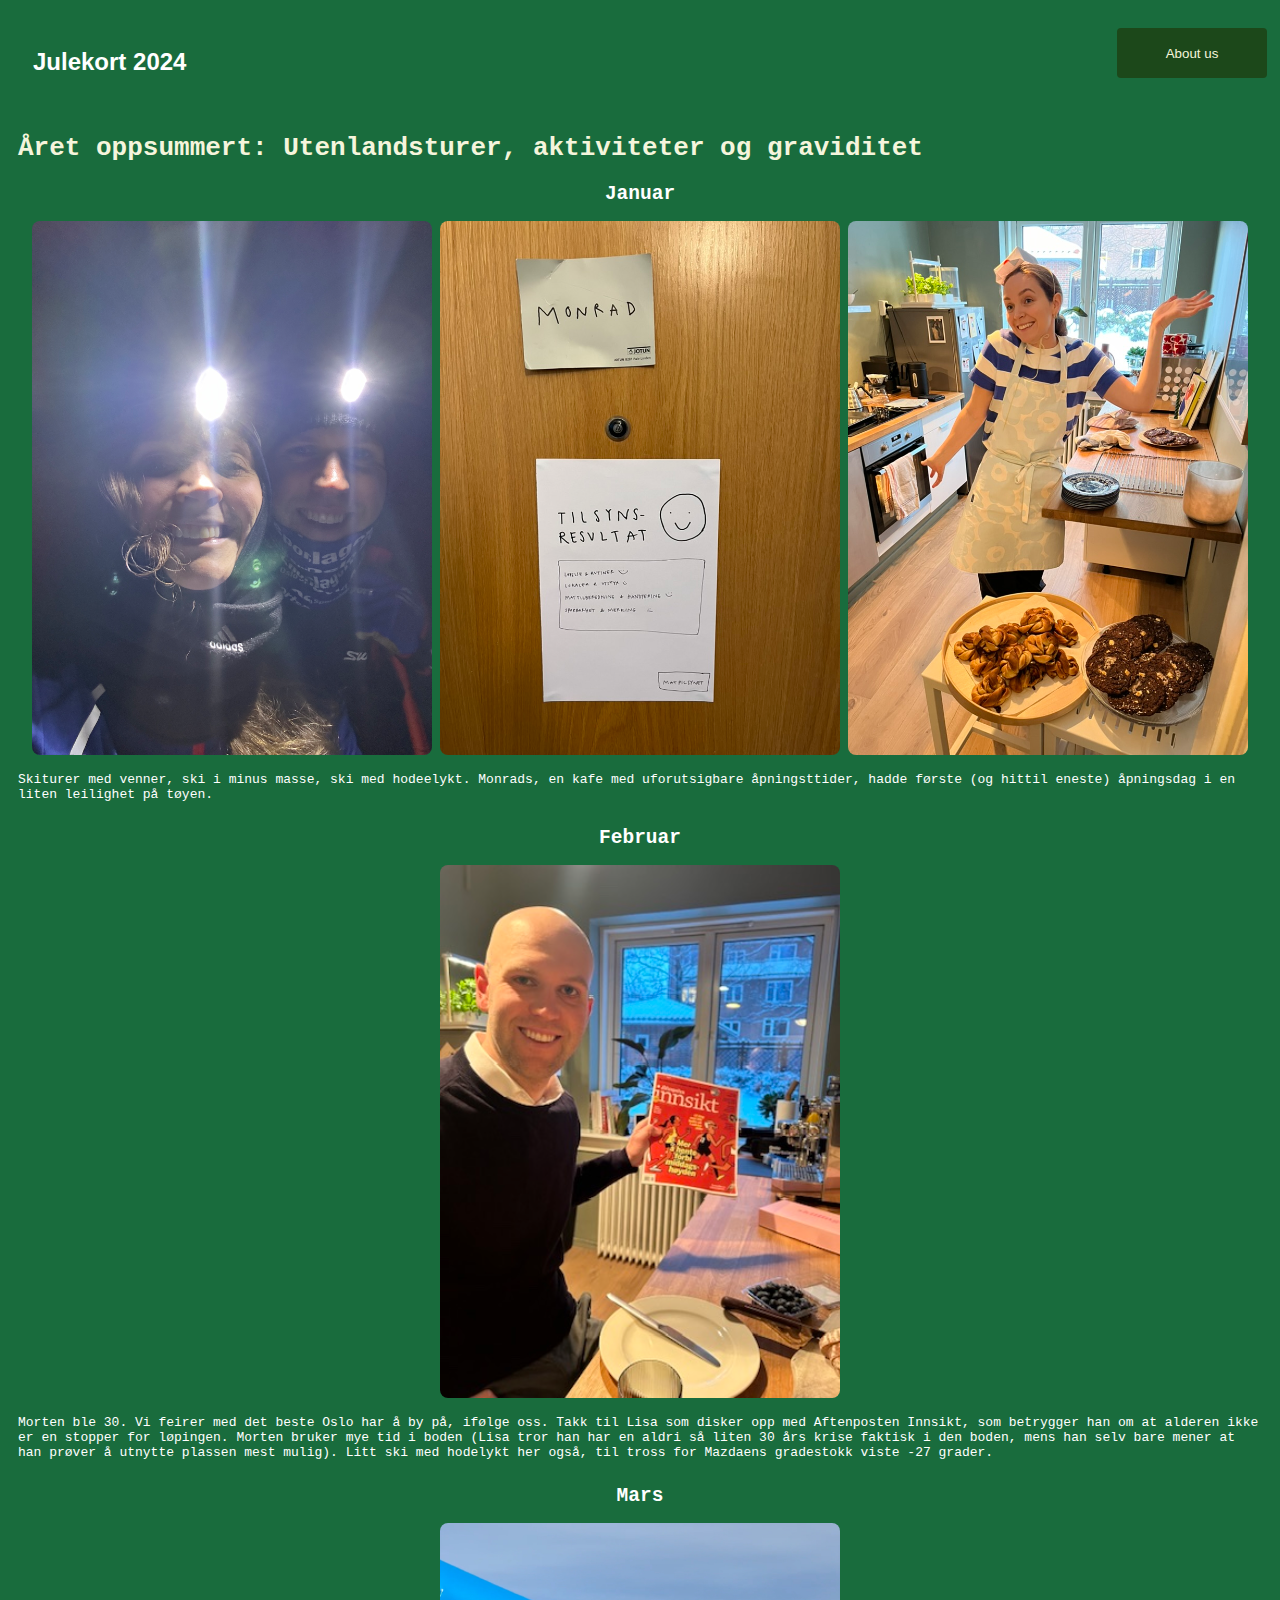
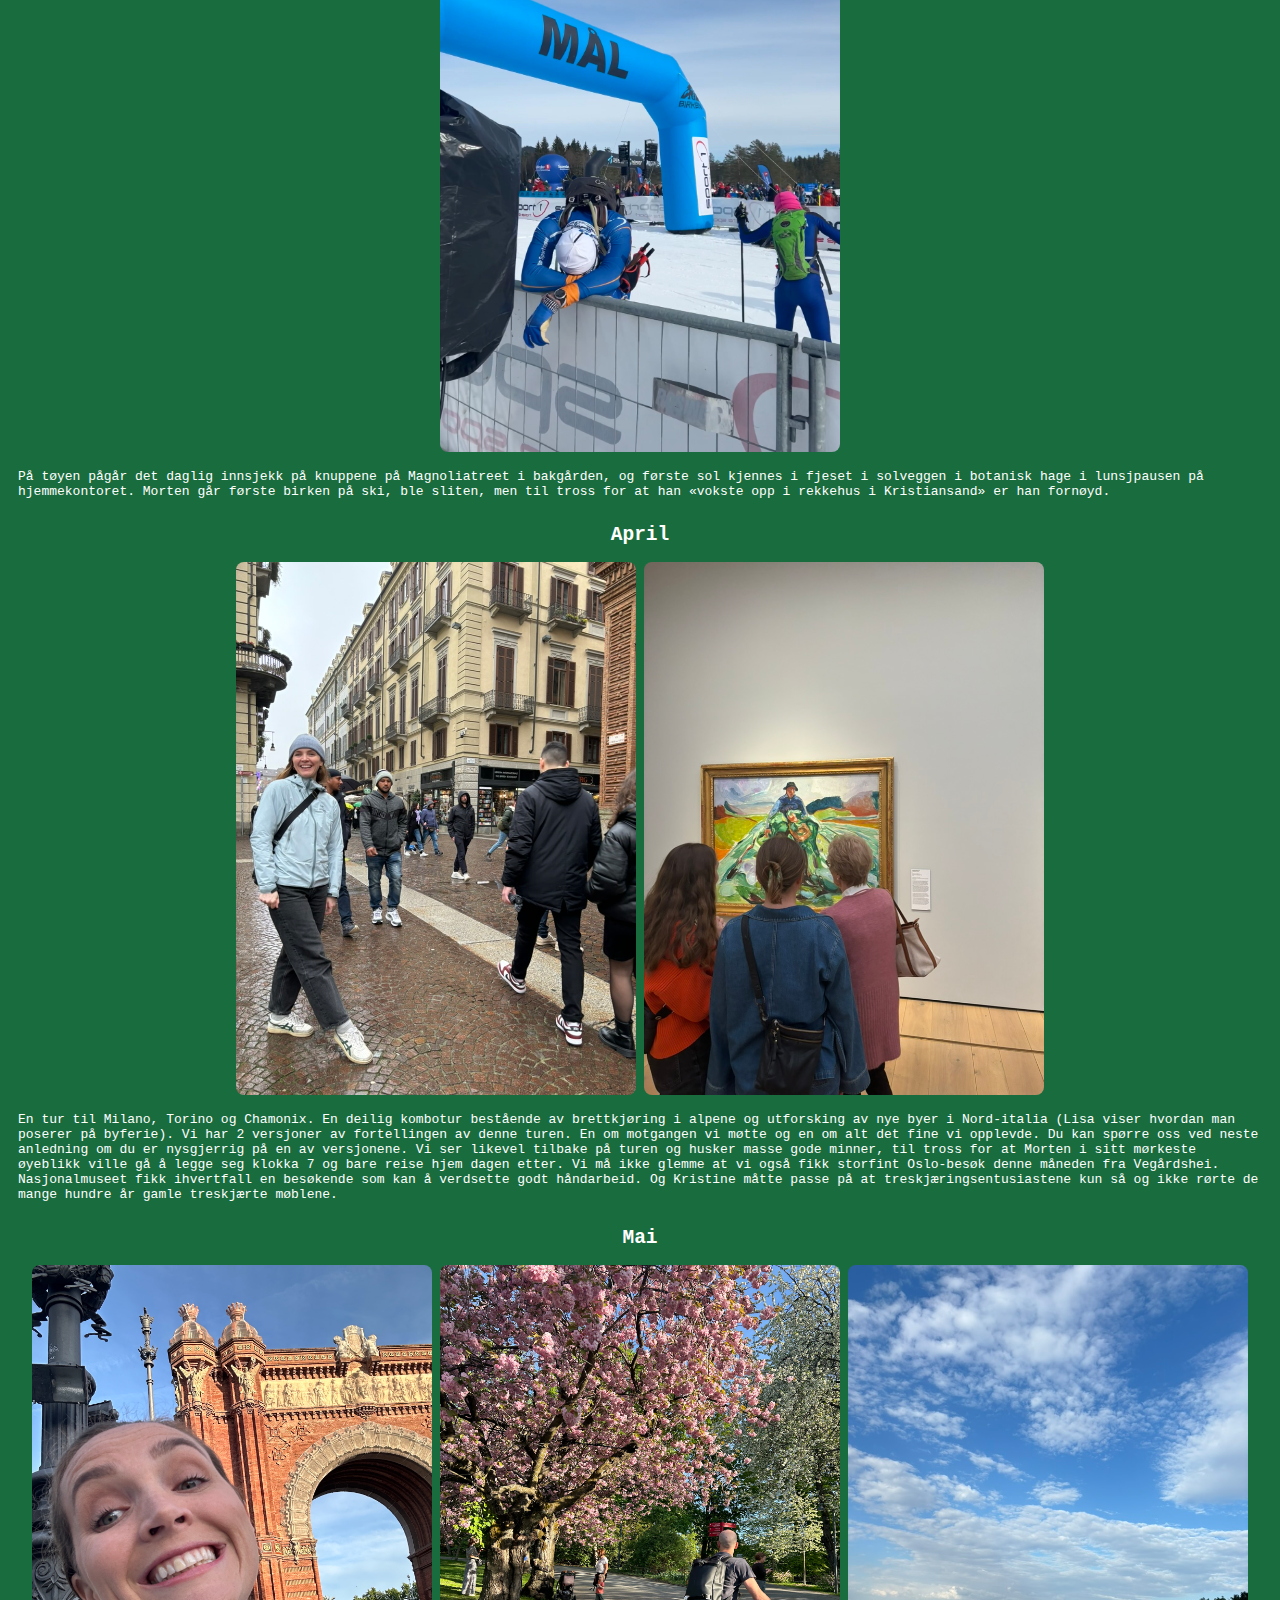
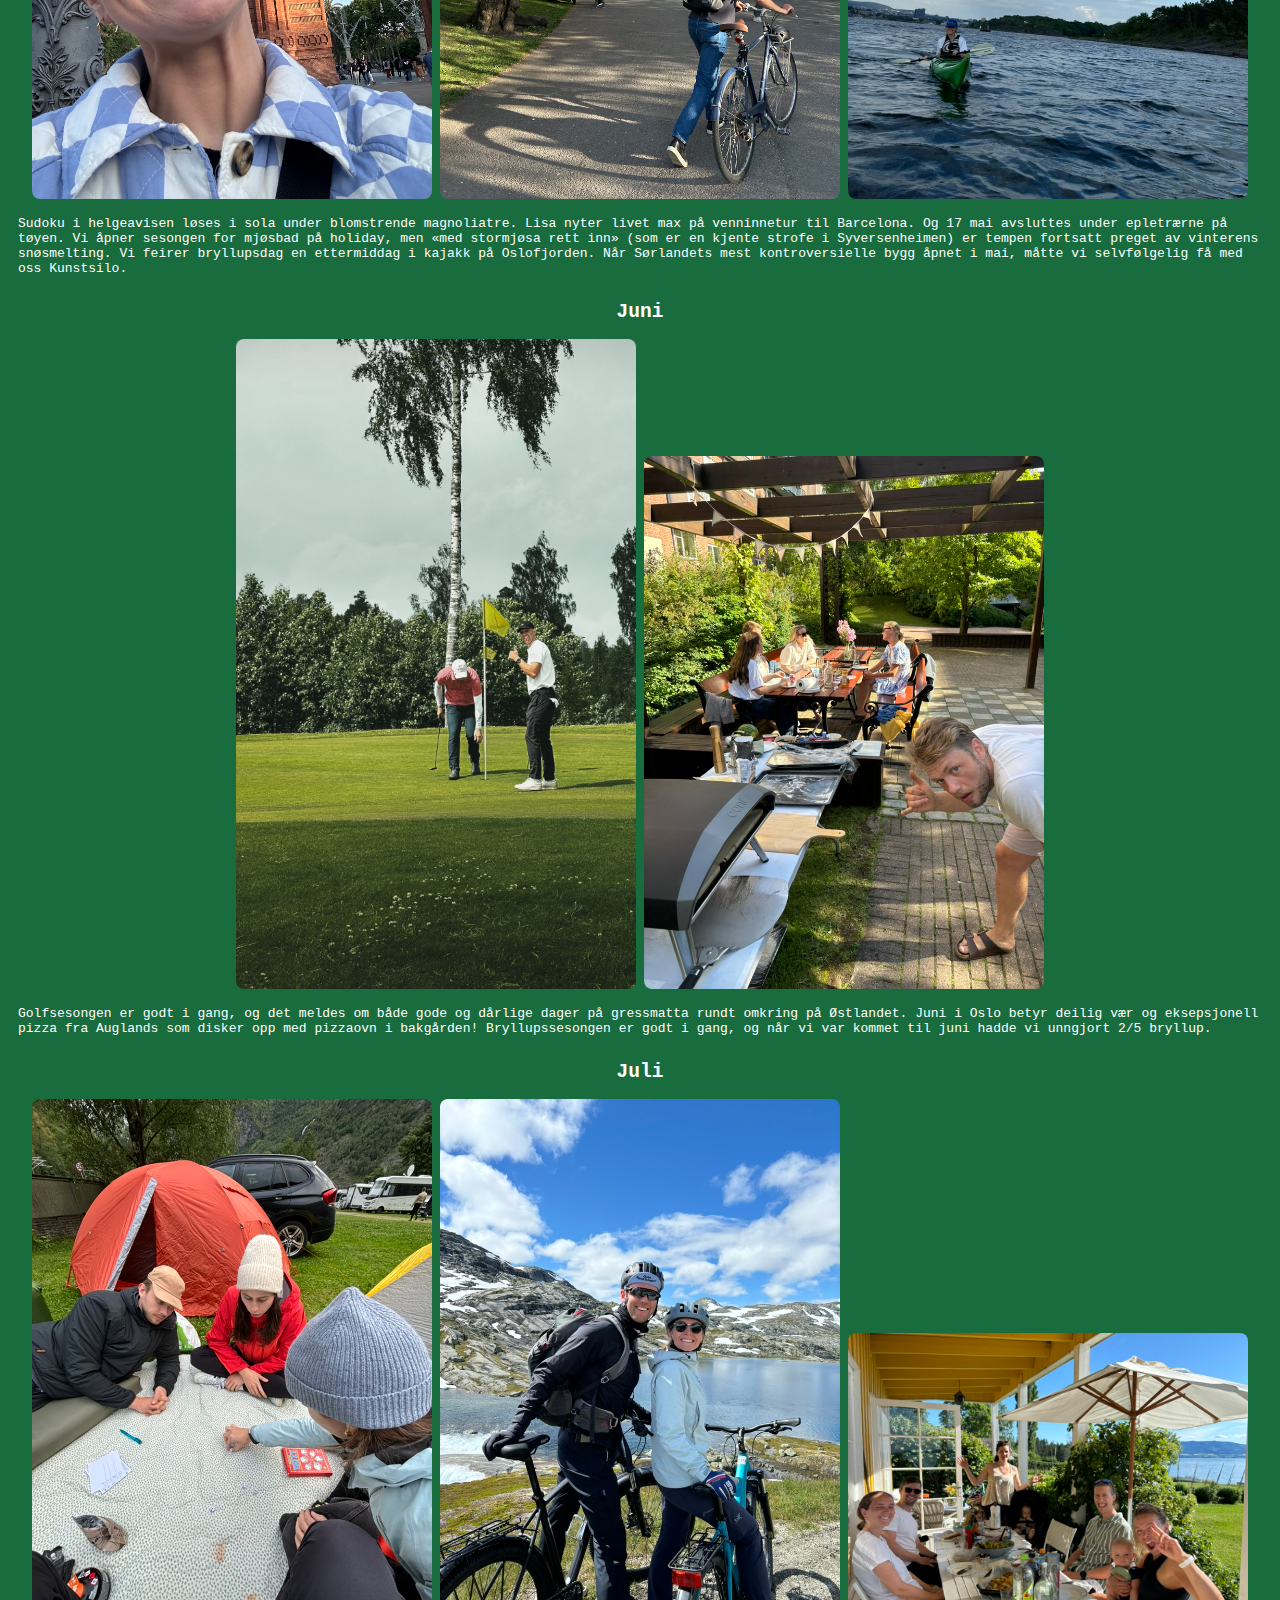
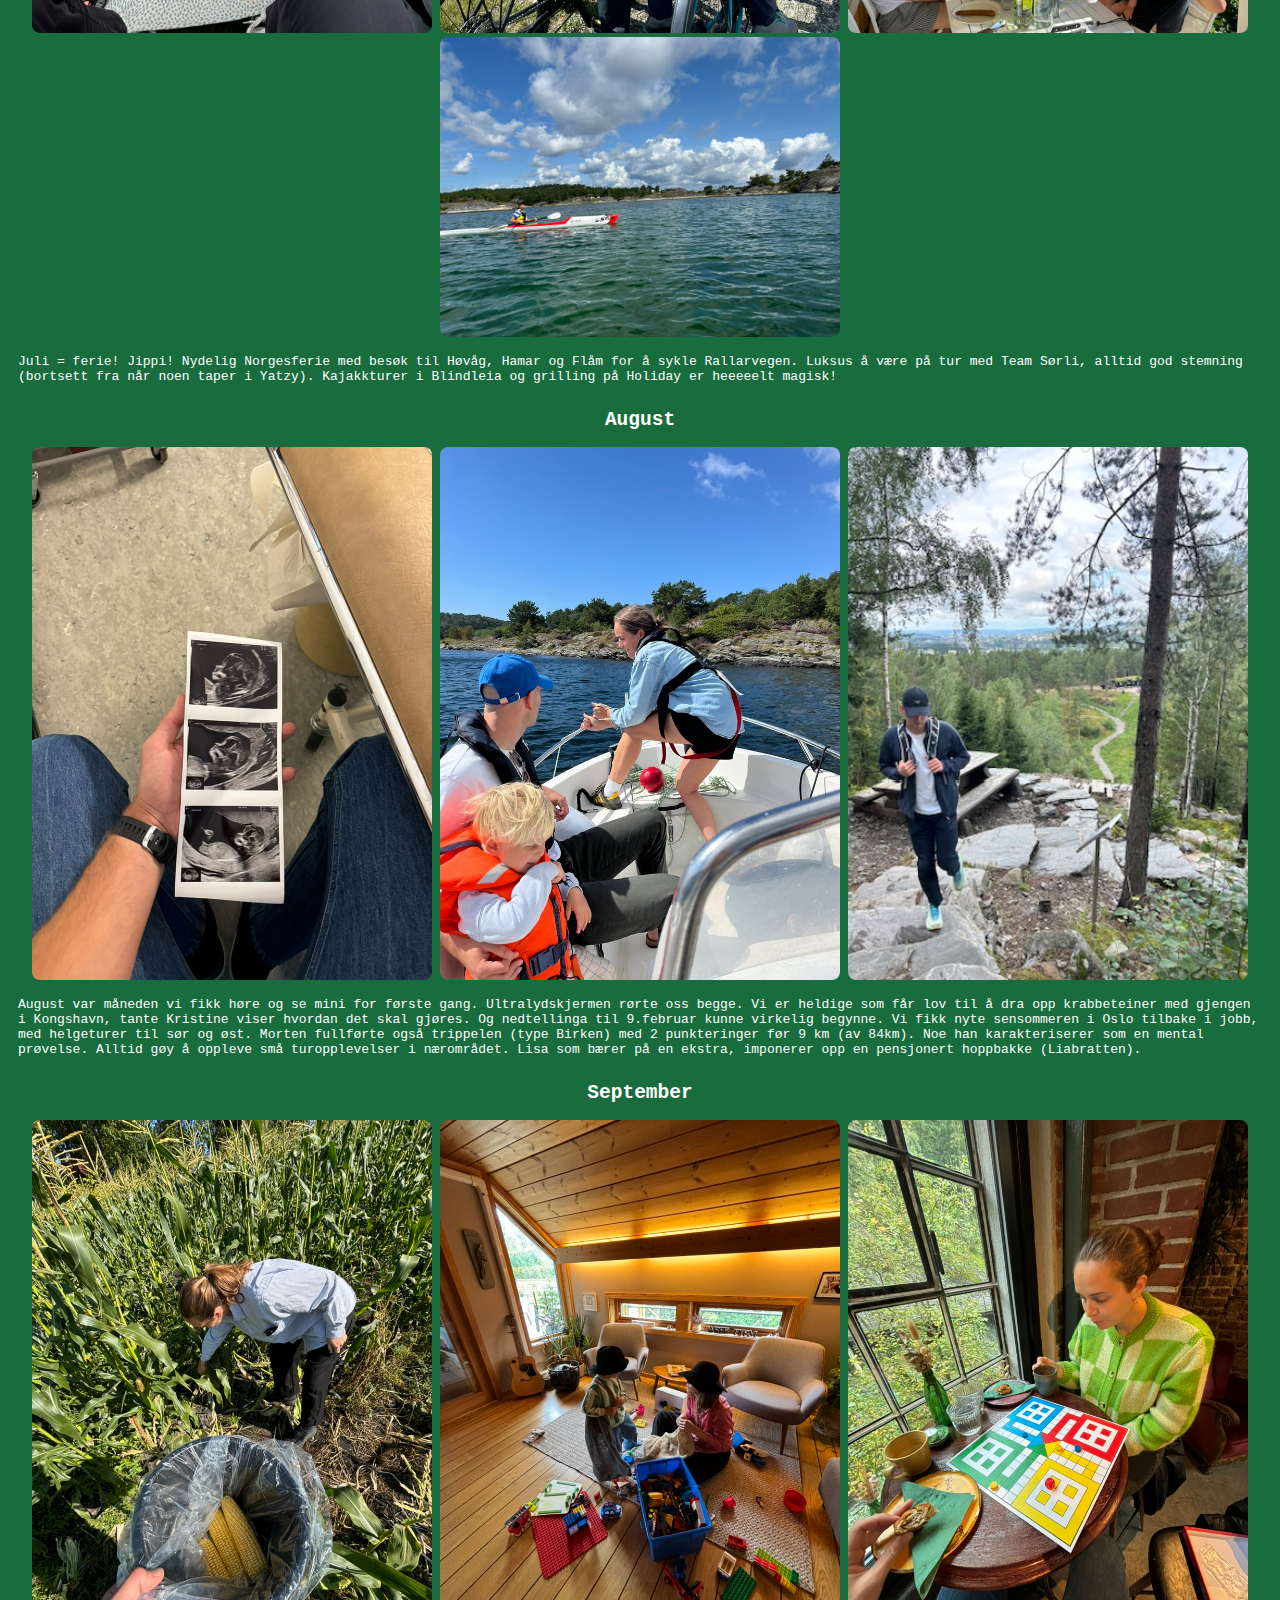
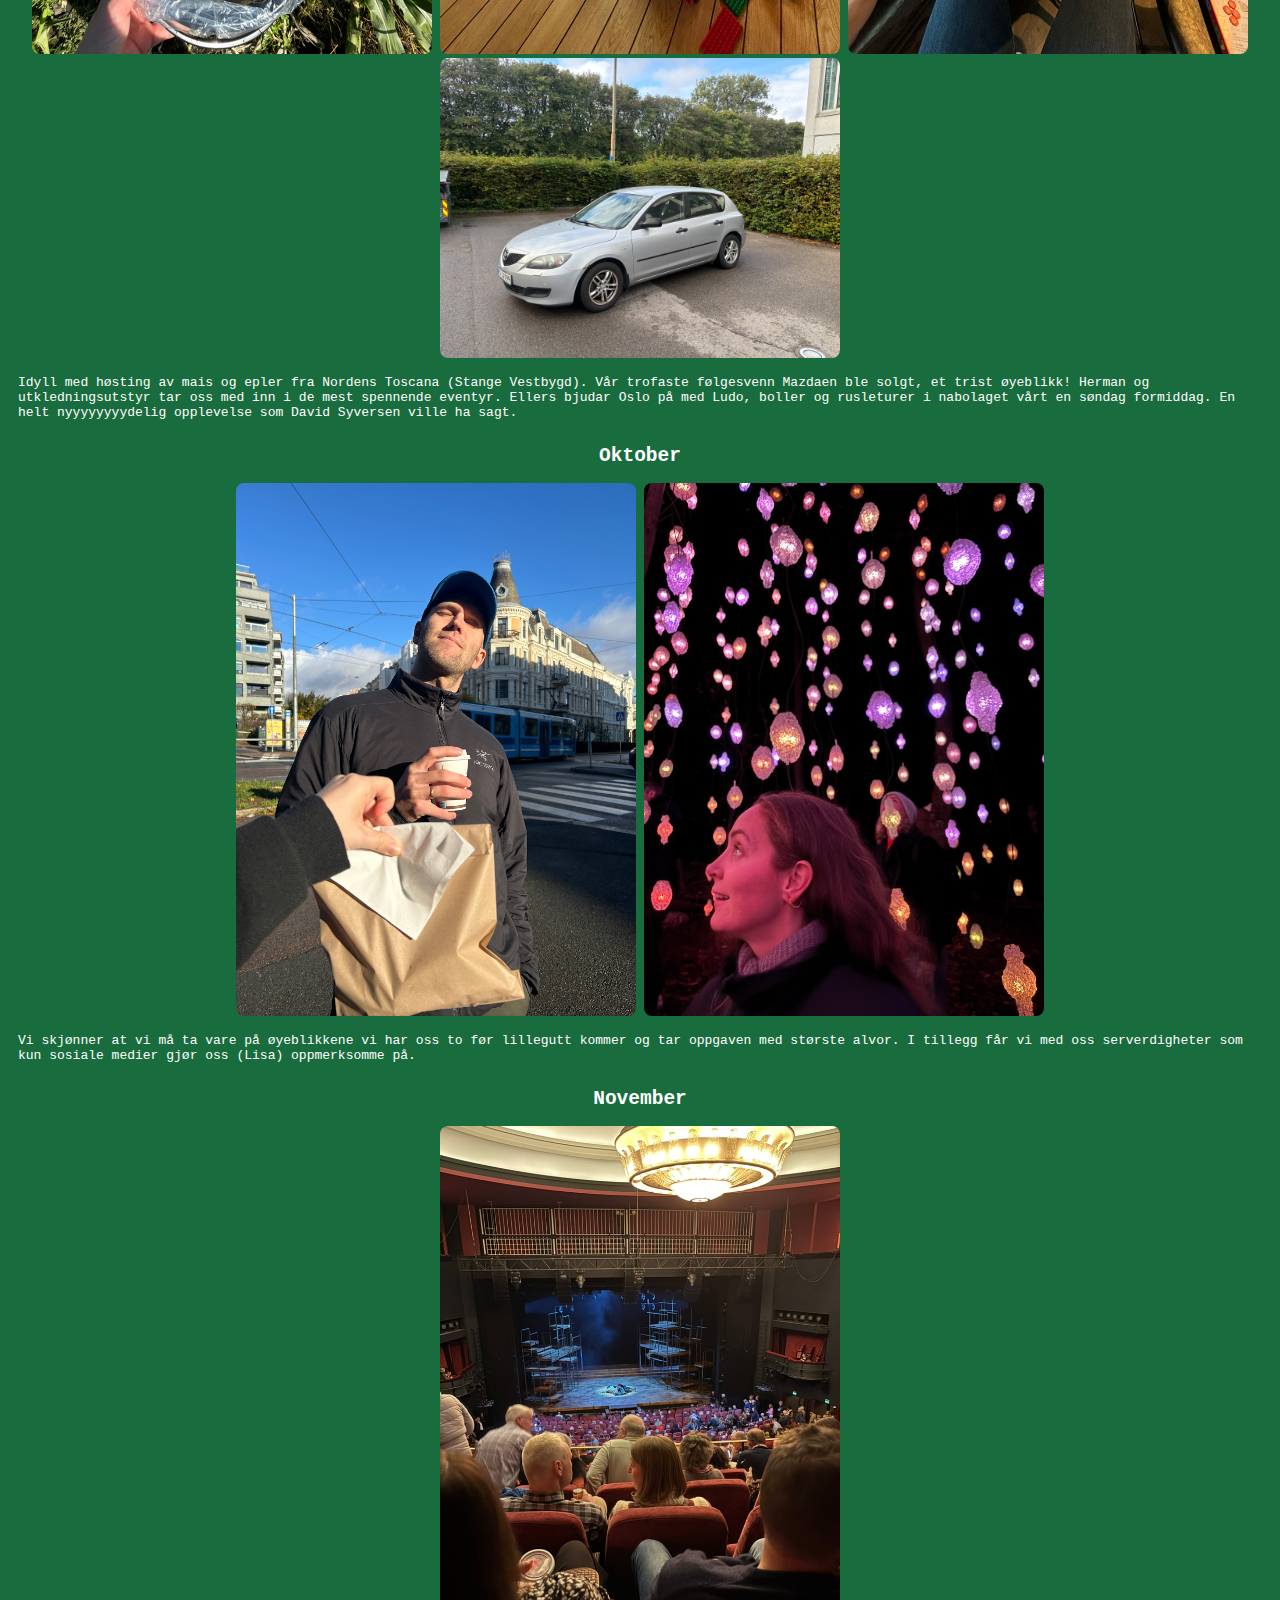
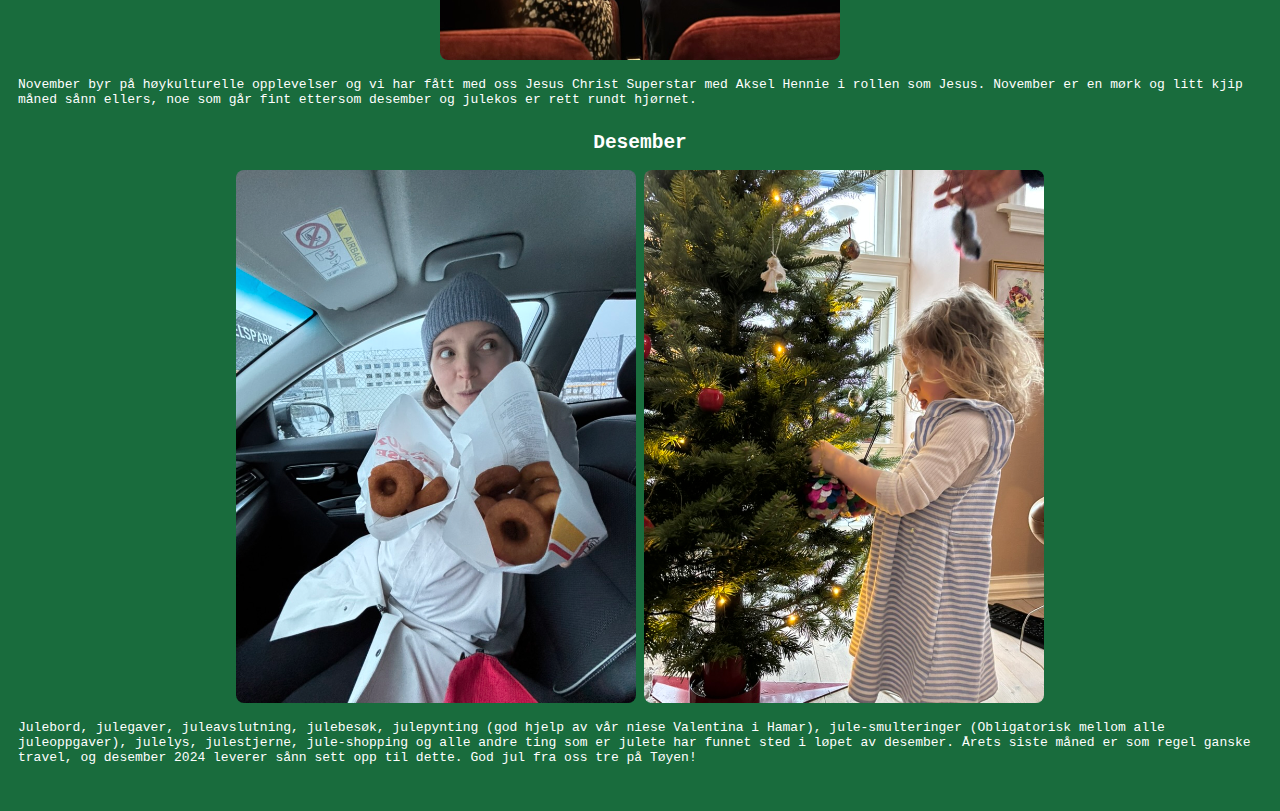
==== index.html @ 33ced6a8 "." ====
<!doctype html>
<html lang="en-US">
  <head>
    <meta charset="utf-8" />
    <meta name="viewport" content="width=device-width" />
    <title>God jul!</title>
    <link rel="stylesheet" href="styles.css" />
  </head>
  <body>

 <header>
      <h2>Julekort 2024</h2>
      <button class="aboutus"><a href="aboutus.html">About us</a> </button>
 </header>
    
  <main>
    <div id="content">
      <h1>Året oppsummert: Utenlandsturer, aktiviteter og graviditet</h1>

       <!-- Section for all months-->
      <section class="month">
        <!--January-->
        <div class="month-content">
            <h2>Januar</h2>
            <img src="Images/Januar.jpeg" alt="Highlights of January" />
            <img src="Images/januar2.jpeg" alt="Hightlights of January" />
            <img src="Images/Januar3.jpeg" alt="Hightlights of January" />
            <p>
              Skiturer med venner, ski i minus masse, ski med hodeelykt. 
              Monrads, en kafe med uforutsigbare åpningsttider, hadde første (og hittil eneste) åpningsdag i en liten leilighet på tøyen. 
            </p>
        </div>
        <!--February-->
        <div class="month-content">
          <h2>Februar</h2>
          <img src="Images/Februar.jpeg" />
          <p>
            Morten ble 30. Vi feirer med det beste Oslo har å by på, ifølge oss. Takk til Lisa som disker opp med Aftenposten Innsikt, som betrygger han om at alderen ikke er en stopper for løpingen. 
            Morten bruker mye tid i boden (Lisa tror han har en aldri så liten 30 års krise faktisk i den boden, mens han selv bare mener at han prøver å utnytte plassen mest mulig). 
            Litt ski med hodelykt her også, til tross for  Mazdaens gradestokk viste -27 grader. 
          </p>
        </div>
        <!--March-->
        <div class="month-content">
          <h2>Mars</h2>
          <img src="Images/Mars.jpeg" alt="Highlights of January" />
          <p>
            På tøyen pågår det daglig innsjekk på knuppene på Magnoliatreet i bakgården, og første sol kjennes i fjeset i solveggen i botanisk hage i lunsjpausen på hjemmekontoret. 
            Morten går første birken på ski, ble sliten, men til tross for at han «vokste opp i rekkehus i Kristiansand» er han fornøyd. 
          </p>
        </div>
        <!--April-->
        <div class="month-content">
          <h2>April</h2>
          <img src="Images/April.jpeg" alt="Highlights of January" />
          <img src="Images/April2.jpeg" alt="Highlights of January" />
          <p>
            En tur til Milano, Torino og Chamonix. En deilig kombotur bestående av brettkjøring i alpene og utforsking av nye byer i Nord-italia (Lisa viser hvordan man poserer på byferie). 
            Vi har 2 versjoner av fortellingen av denne turen. En om motgangen vi møtte og en om alt det fine vi opplevde. Du kan spørre oss ved neste anledning om du er nysgjerrig på en av versjonene. 
            Vi ser likevel tilbake på turen og husker masse gode minner, til tross for at Morten i sitt mørkeste øyeblikk ville gå å legge seg klokka 7 og bare reise hjem dagen etter.
            Vi må ikke glemme at vi også fikk storfint Oslo-besøk denne måneden fra Vegårdshei. Nasjonalmuseet fikk ihvertfall en besøkende som kan å verdsette godt håndarbeid. 
            Og Kristine måtte passe på at treskjæringsentusiastene kun så og ikke rørte de mange hundre år gamle treskjærte møblene. 
          </p>
        </div>
        <!--May-->
        <div class="month-content">
          <h2>Mai</h2>
          <img src="Images/Mai.jpeg" alt="Highlights of January" />
          <img src="Images/Mai2.jpeg" alt="Highlights of January" />
          <img src="Images/Mai4.jpeg" alt="Hightlifts of 2024">
          <p>
            Sudoku i helgeavisen løses i sola under blomstrende magnoliatre. Lisa nyter livet max på venninnetur til Barcelona. 
            Og 17 mai avsluttes under epletrærne på tøyen. Vi åpner sesongen for mjøsbad på holiday, men «med stormjøsa rett inn» (som er en kjente strofe i Syversenheimen) er tempen fortsatt preget av vinterens snøsmelting. 
            Vi feirer bryllupsdag en ettermiddag i kajakk på Oslofjorden. Når Sørlandets mest kontroversielle bygg åpnet i mai, måtte vi selvfølgelig få med oss Kunstsilo. 
          </p>
        </div>
        <!--June-->
        <div class="month-content">
          <h2>Juni</h2>
          <img src="Images/Juni.jpeg" alt="Highlights of January" />
          <img src="Images/Juni2.jpeg" alt="Highlights of January" />
          <p>
            Golfsesongen er godt i gang, og det meldes om både gode og dårlige dager på gressmatta rundt omkring på Østlandet.
            Juni i Oslo betyr deilig vær og eksepsjonell pizza fra Auglands som disker opp med pizzaovn i bakgården!
            Bryllupssesongen er godt i gang, og når vi var kommet til juni hadde vi unngjort 2/5 bryllup. 
          </p>
        </div>
        <!--July-->
        <div class="month-content">
          <h2>Juli</h2>
          <img src="Images/Juli.jpeg" alt="Highlights of July" />
          <img src="Images/Juli2.jpeg" alt="Highlights of July" />
          <img src="Images/Juli3.jpeg" alt="Highlights of July" />
          <img src="Images/Juli4.jpeg" alt="Highlights of July" />
          <p>
          Juli = ferie! Jippi! Nydelig Norgesferie med besøk til Høvåg, Hamar og Flåm for å sykle Rallarvegen.
          Luksus å være på tur med Team Sørli, alltid god stemning (bortsett fra når noen taper i Yatzy).
          Kajakkturer i Blindleia og grilling på Holiday er heeeeelt magisk!
          </p>
        </div>
        <!--August-->
        <div class="month-content">
          <h2>August</h2>
          <img src="Images/August.jpeg" alt="Highlights of January" />
          <img src="Images/August2.jpeg" alt="Highlights of January" />
          <img src="Images/August4.jpeg" alt="Highlights of January">
          <p>
            August var måneden vi fikk høre og se mini for første gang. Ultralydskjermen rørte oss begge. Vi er heldige som får lov til å dra opp krabbeteiner med gjengen i Kongshavn, tante Kristine viser hvordan det skal gjøres. 
            Og nedtellinga til 9.februar kunne virkelig begynne. Vi fikk nyte sensommeren i Oslo tilbake i jobb, med helgeturer til sør og øst. 
            Morten fullførte også trippelen (type Birken) med 2 punkteringer før 9 km (av 84km). Noe han karakteriserer som en mental prøvelse.
            Alltid gøy å oppleve små turopplevelser i nærområdet. Lisa som bærer på en ekstra, imponerer opp en pensjonert hoppbakke (Liabratten). 
          </p>
        </div>
        <!--September-->
        <div class="month-content">
          <h2>September</h2>
          <img src="Images/September.jpeg" alt="Highlights of January" />
          <img src="Images/September2.jpeg" alt="Highlights of January" />
          <img src="Images/September3.jpeg" alt="Highlights of January" />
          <img src="Images/September4.jpeg" alt="Highlights of January" />
          <p>
            Idyll med høsting av mais og epler fra Nordens Toscana (Stange Vestbygd). Vår trofaste følgesvenn Mazdaen ble solgt, et trist øyeblikk!
            Herman og utkledningsutstyr tar oss med inn i de mest spennende eventyr. 
            Ellers bjudar Oslo på med Ludo, boller og rusleturer i nabolaget vårt en søndag formiddag. En helt nyyyyyyyydelig opplevelse som David Syversen ville ha sagt.
          </p>
        </div>
        <!--October-->
        <div class="month-content">
          <h2>Oktober</h2>
          <img src="Images/Oktober.jpeg" alt="Highlights of January" />
          <img src="Images/Oktober2.jpeg" alt="Highlights of January" />
          <p>
            Vi skjønner at vi må ta vare på øyeblikkene vi har oss to før lillegutt kommer og tar oppgaven med største alvor.
            I tillegg får vi med oss serverdigheter som kun sosiale medier gjør oss (Lisa) oppmerksomme på. 
          </p>
        </div>
        <!--November-->
        <div class="month-content">
          <h2>November</h2>
          <img src="Images/November.jpeg" alt="Highlights of January" />
          <p>
            November byr på høykulturelle opplevelser og vi har fått med oss Jesus Christ Superstar med Aksel Hennie i rollen som Jesus.
            November er en mørk og litt kjip måned sånn ellers, noe som går fint ettersom desember og julekos er rett rundt hjørnet.
          </p>
        </div>
        <!--December-->
        <div class="month-content">
          <h2>Desember</h2>
          <img src="Images/Desember.jpeg" alt="Highlights of December" />
          <img src="Images/Desember2.jpeg" alt="Highlights of December" />
          <p>
            Julebord, julegaver, juleavslutning, julebesøk, julepynting (god hjelp av vår niese Valentina i Hamar), jule-smulteringer (Obligatorisk mellom alle juleoppgaver), julelys, julestjerne, jule-shopping og alle andre ting som er julete har funnet sted i løpet av desember.
            Årets siste måned er som regel ganske travel, og desember 2024 leverer sånn sett opp til dette. God jul fra oss tre på Tøyen!
          </p>
        </div> 
      </section>
    </main>
  </body>
</html>
---- styles.css ----
body {
        background-color: #196C3D;
        font-family: monospace;
        color: #ffffff;
        display: flex;
        justify-content: space-between;
        align-items: center;
        flex-direction: column;
      }
      
      header{
        display: flex;
        justify-content: space-between;
        background-color: #196C3D;
        top: 0;
        width: 100%;
        margin-left: 10px;
        margin-top: 10px;
        margin-right: 10px;
        padding: 10px 0px 10px 30px
      }

      header h2{
        font-family: Helvetica;
        margin-left: 10px;
      }

      h1{
        padding-top: 10px;
        color: beige;
        margin-left: 10px;
      }

      a{
        color: beige;
        text-decoration: none;
      }
     
      .month-content{
        text-align: center;
        margin-top: 20px;
        margin-left: 10px;
        margin-right: 10px;
      }

      .month-content p{
        margin-bottom: 25px;
        text-align: left;
      }

      .month-content img{
        width: 100%; /* Default for smaller screens */
         max-width: 400px; /* Limit the size of the image for larger screens */
         height: auto; /* Maintain aspect ratio */
         border-radius: 8px;
      }

      .ossto{
        text-align: left;
        margin-top: 20px;
        margin-left: 10px;
        margin-right: 10px;
      }

      .aboutus{
        margin-right: 20px;
        background-color: #1C481A;
        color: beige;
        border-radius: 4px;
        padding: 10px 20px 10px 20px;
        border: none;
        width: 150px;
        height: 50px;
      }

      .ossto p{
        margin-bottom: 25px;
        text-align: left;
      }

      .ossto img{
        width: 100%; /* Default for smaller screens */
        max-width: 400px; /* Limit the size of the image for larger screens */
        height: auto; /* Maintain aspect ratio */
        border-radius: 8px;
      }
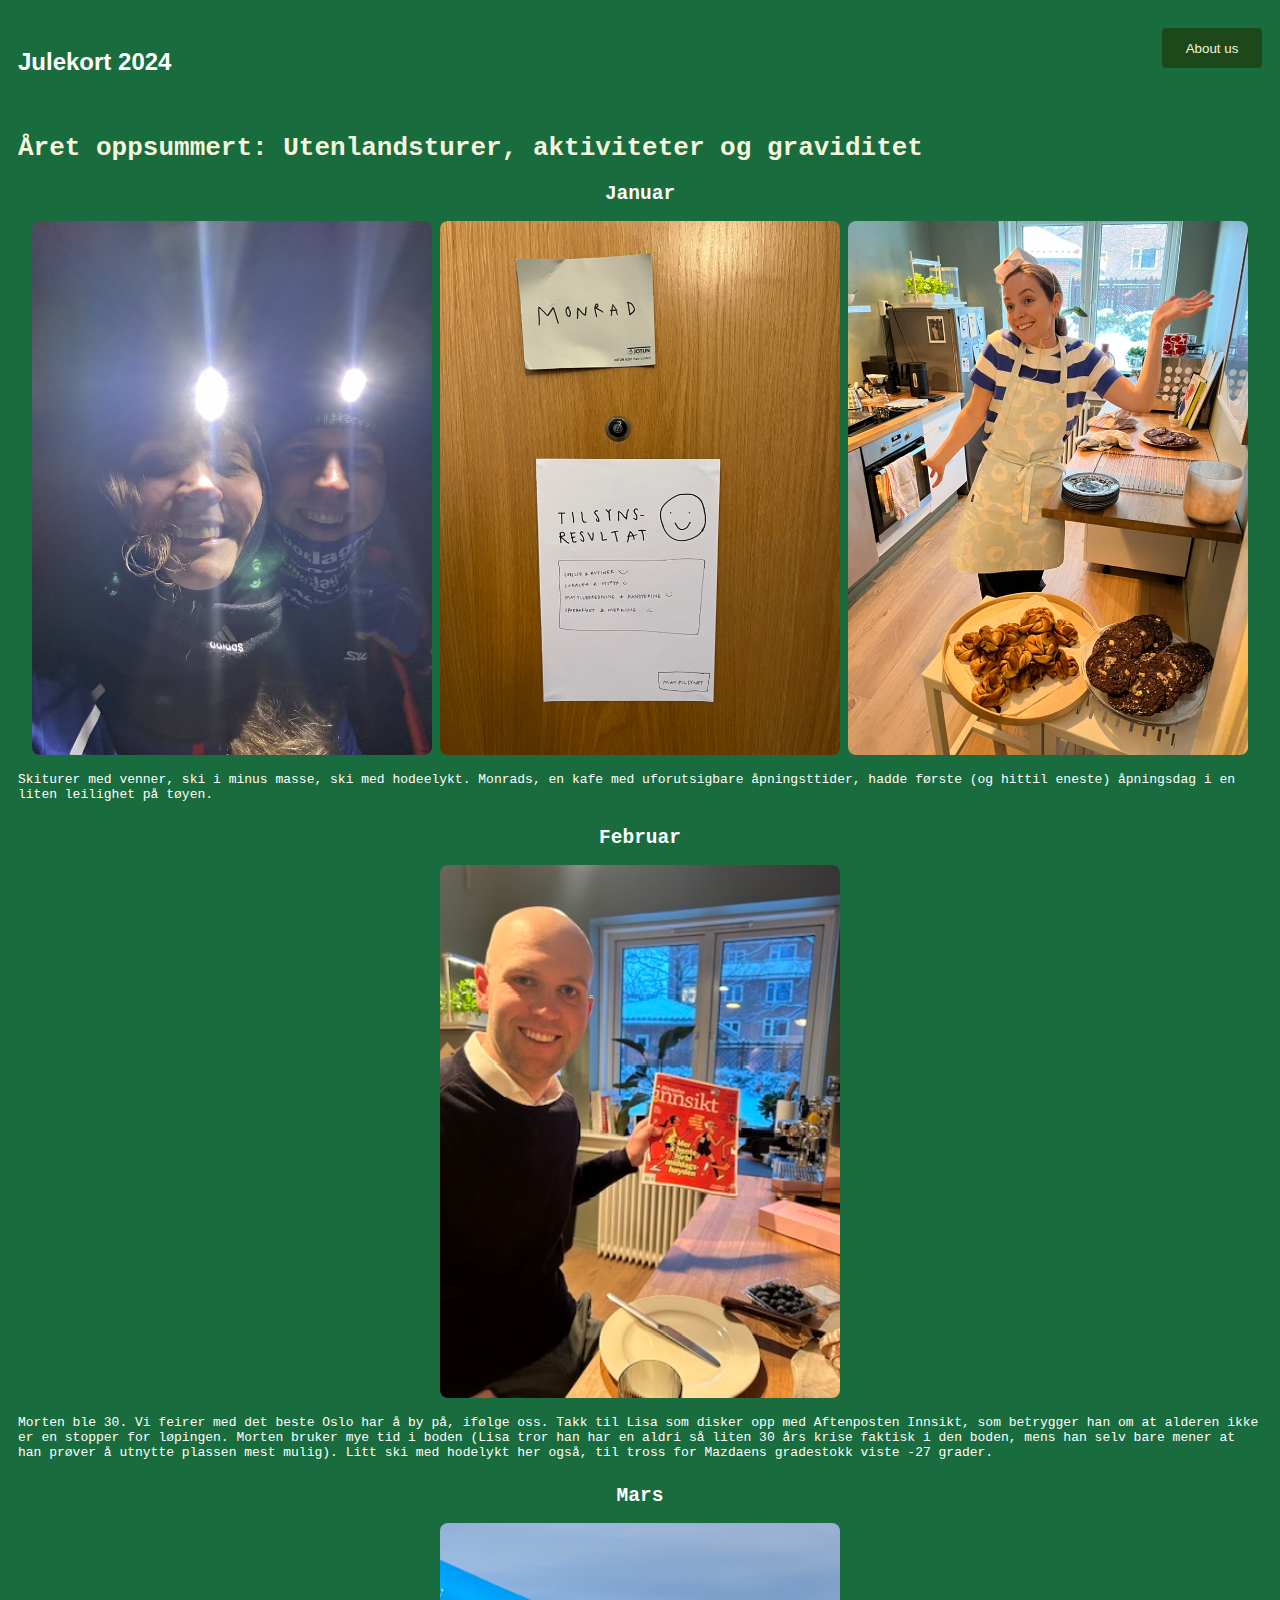
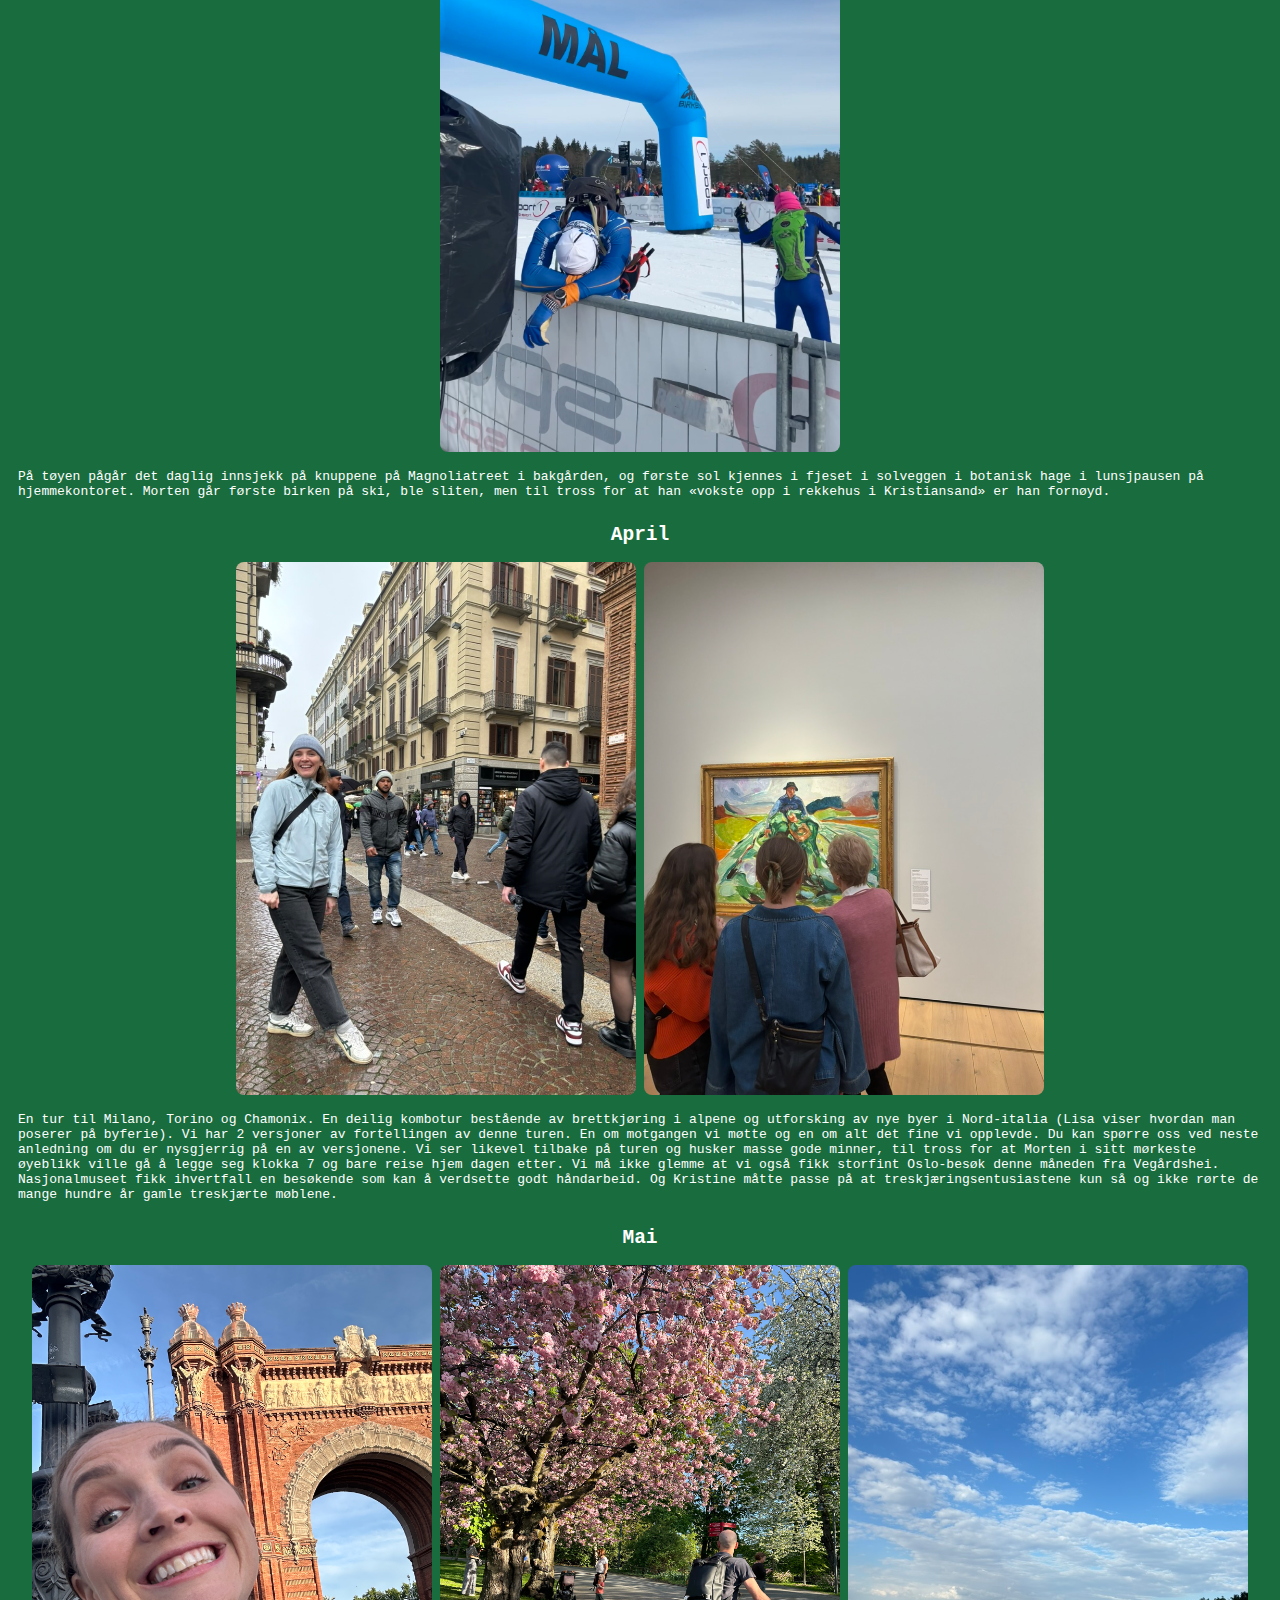
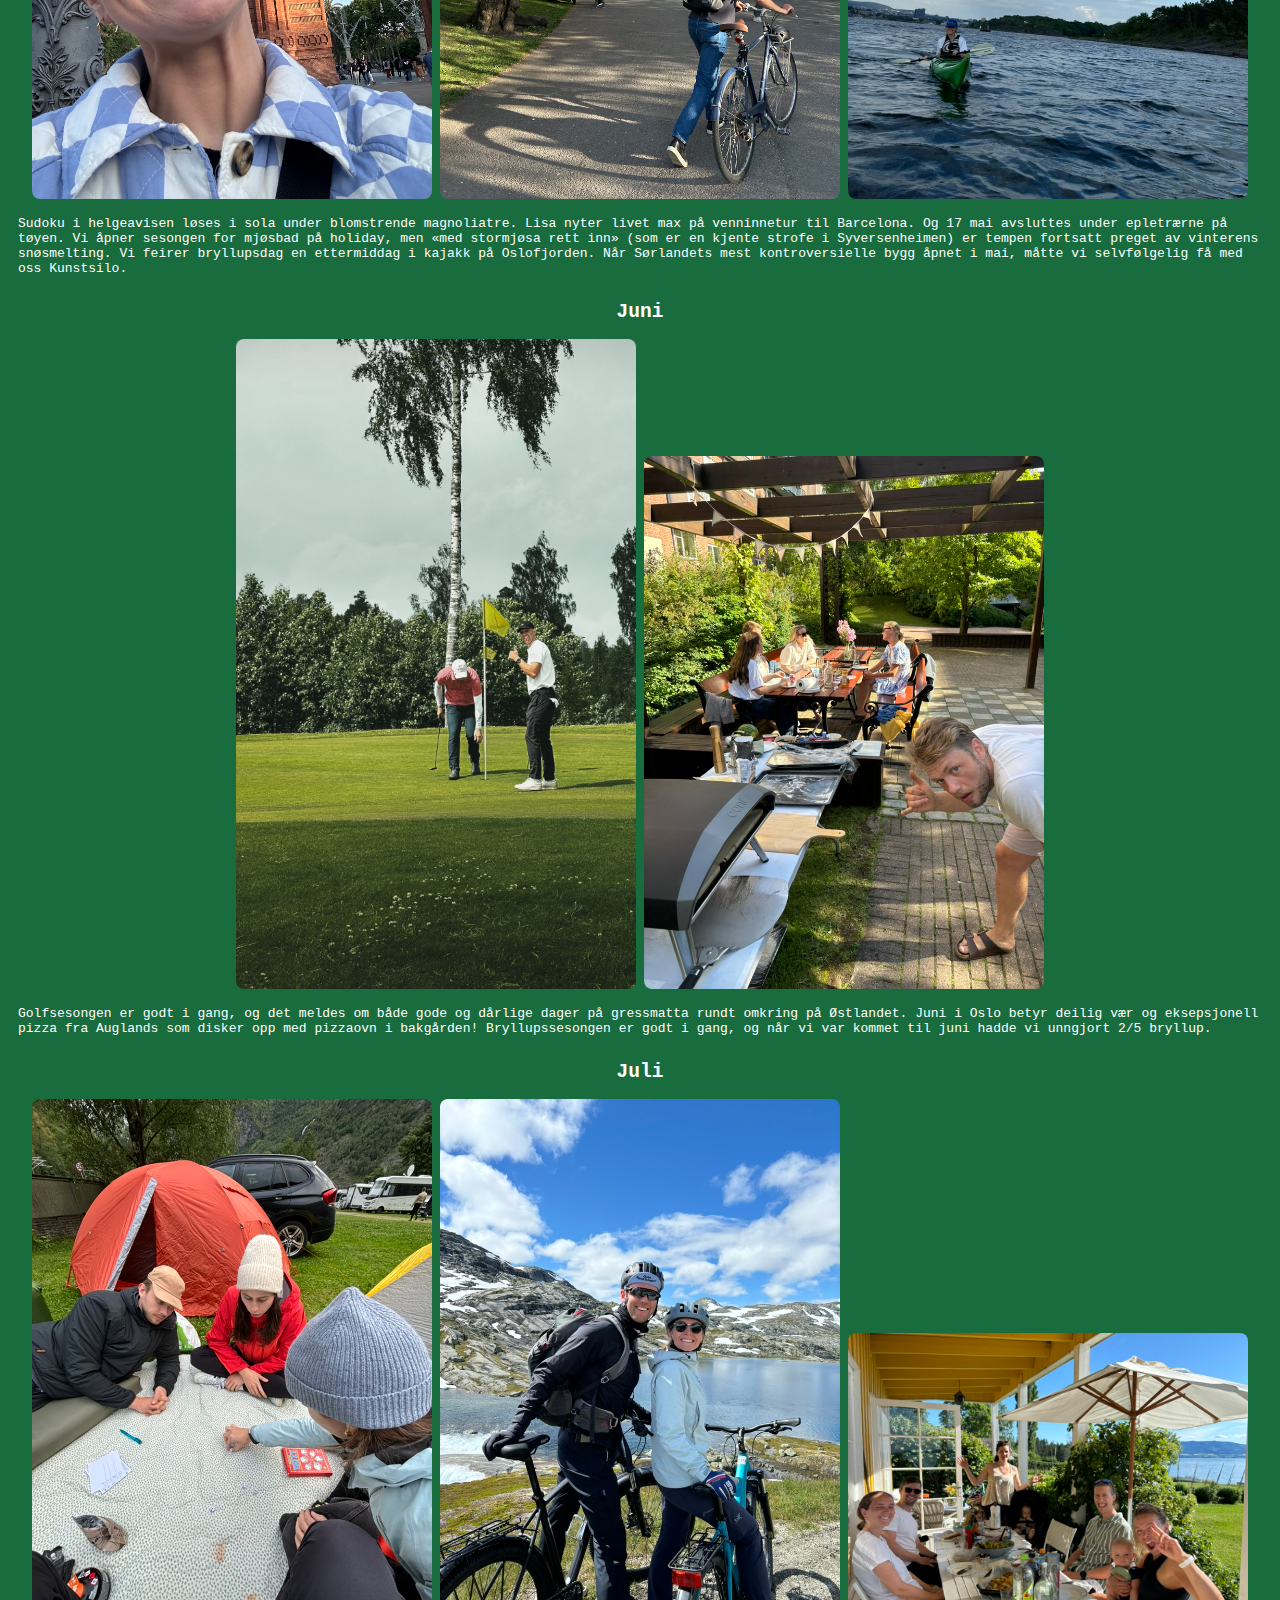
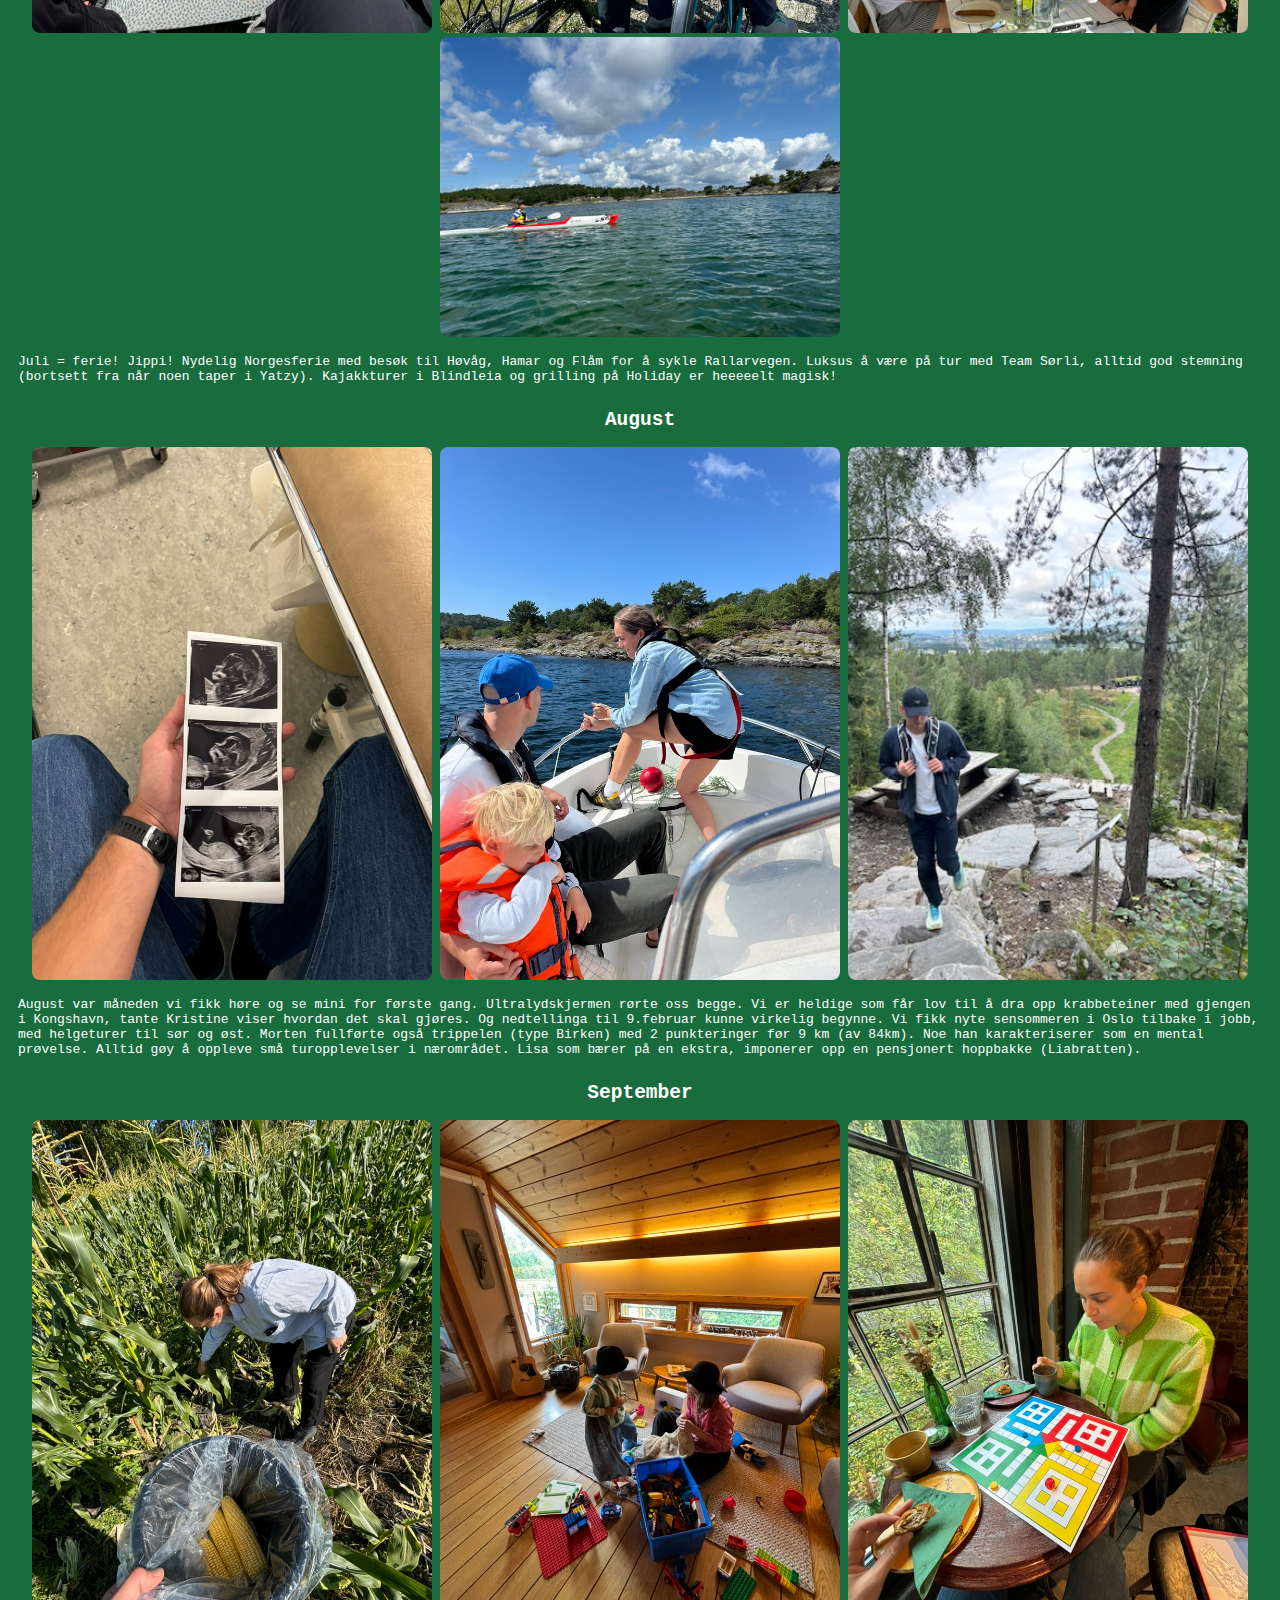
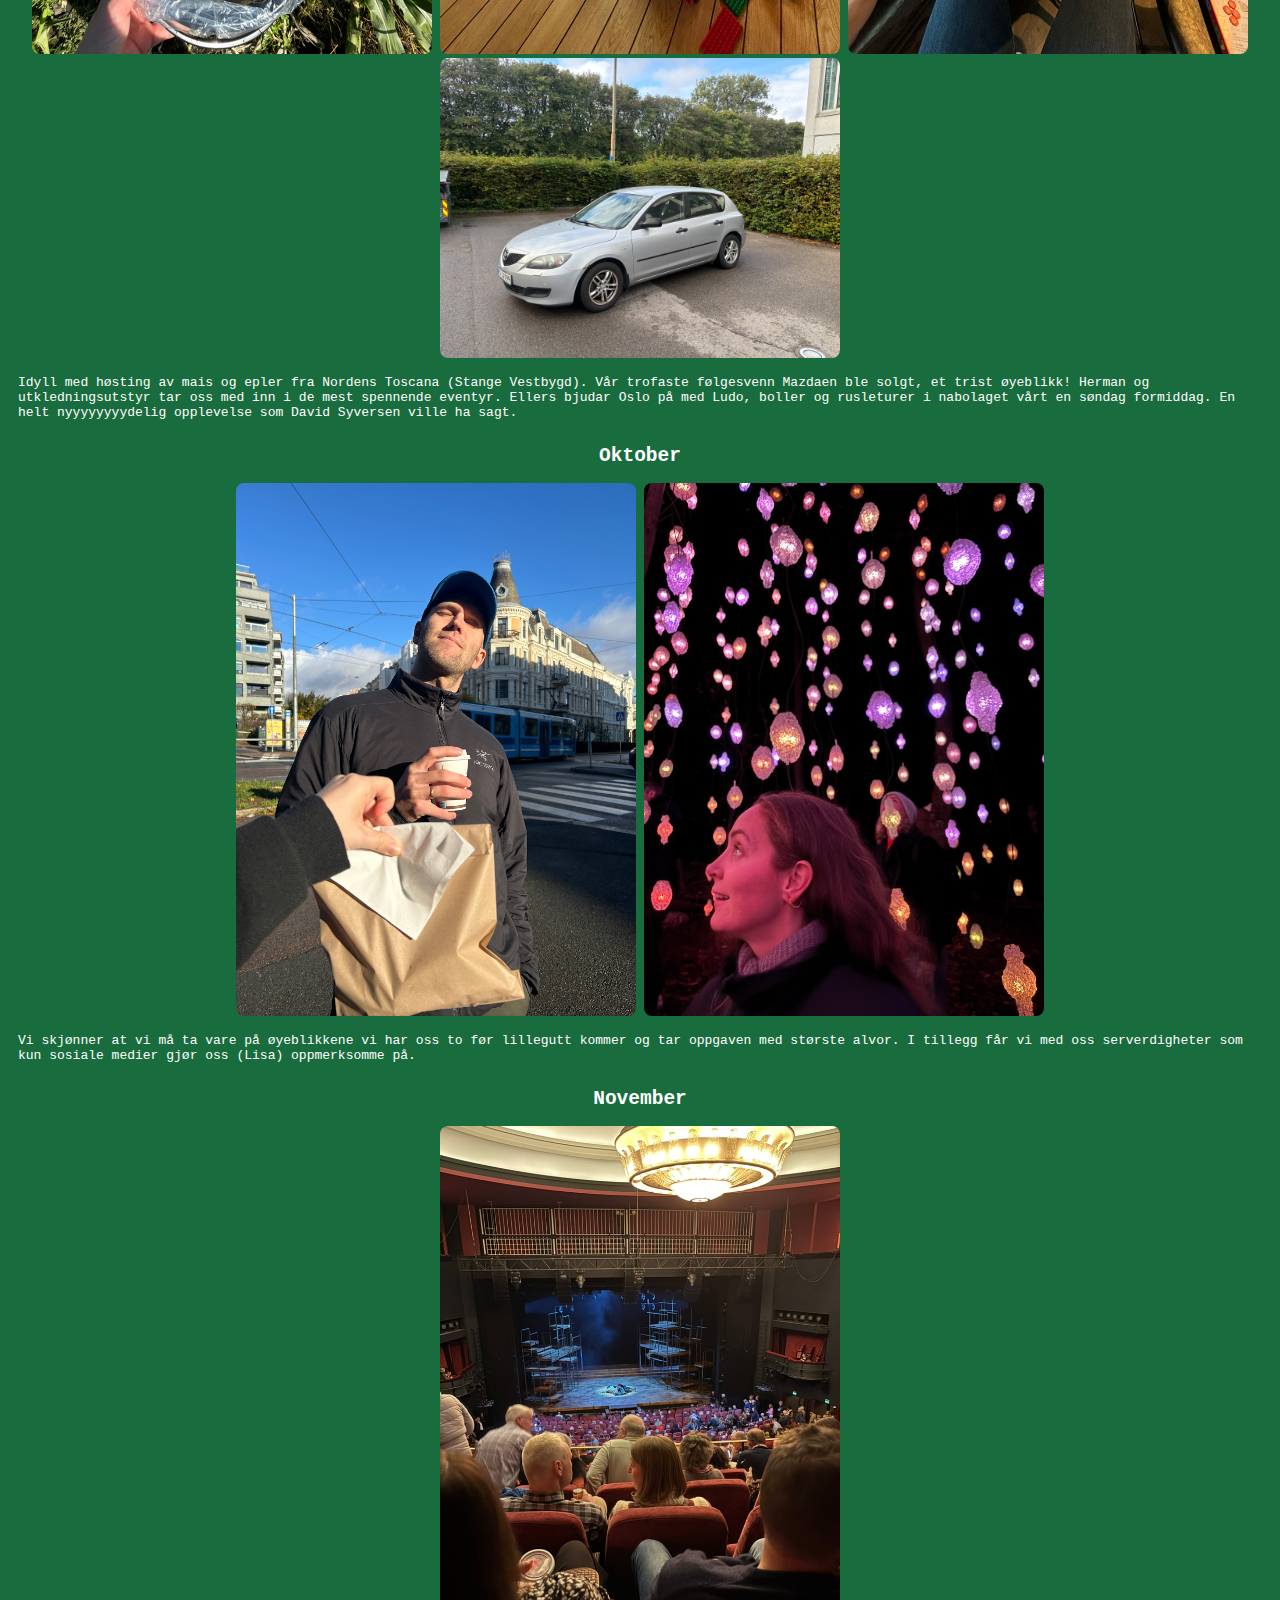
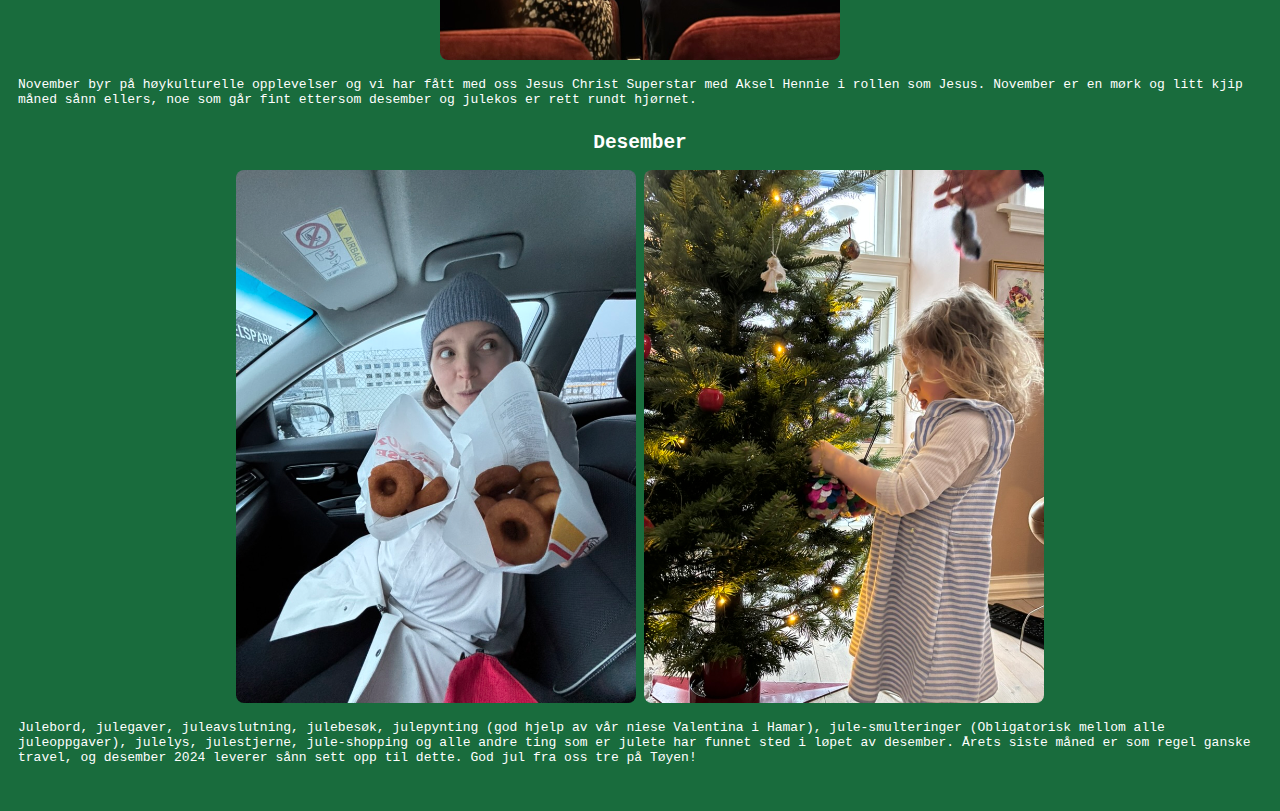
==== commit cd247a1b: "." ====
--- a/index.html
+++ b/index.html
@@ -14,7 +14,7 @@
  </header>
     
   <main>
-    <div id="content">
+    <div class="overskrift">
       <h1>Året oppsummert: Utenlandsturer, aktiviteter og graviditet</h1>
 
        <!-- Section for all months-->
--- a/styles.css
+++ b/styles.css
@@ -16,7 +16,7 @@
         background-color: #196C3D;
         top: 0;
         width: 100%;
-        margin-left: 10px;
+        margin-left: 0px;
         margin-top: 10px;
         margin-right: 10px;
         padding: 10px 0px 10px 30px
@@ -24,7 +24,6 @@
 
       header h2{
         font-family: Helvetica;
-        margin-left: 10px;
       }
 
       h1{
@@ -71,8 +70,8 @@
         border-radius: 4px;
         padding: 10px 20px 10px 20px;
         border: none;
-        width: 150px;
-        height: 50px;
+        width: 100px;
+        height: 40px;
       }
 
       .ossto p{
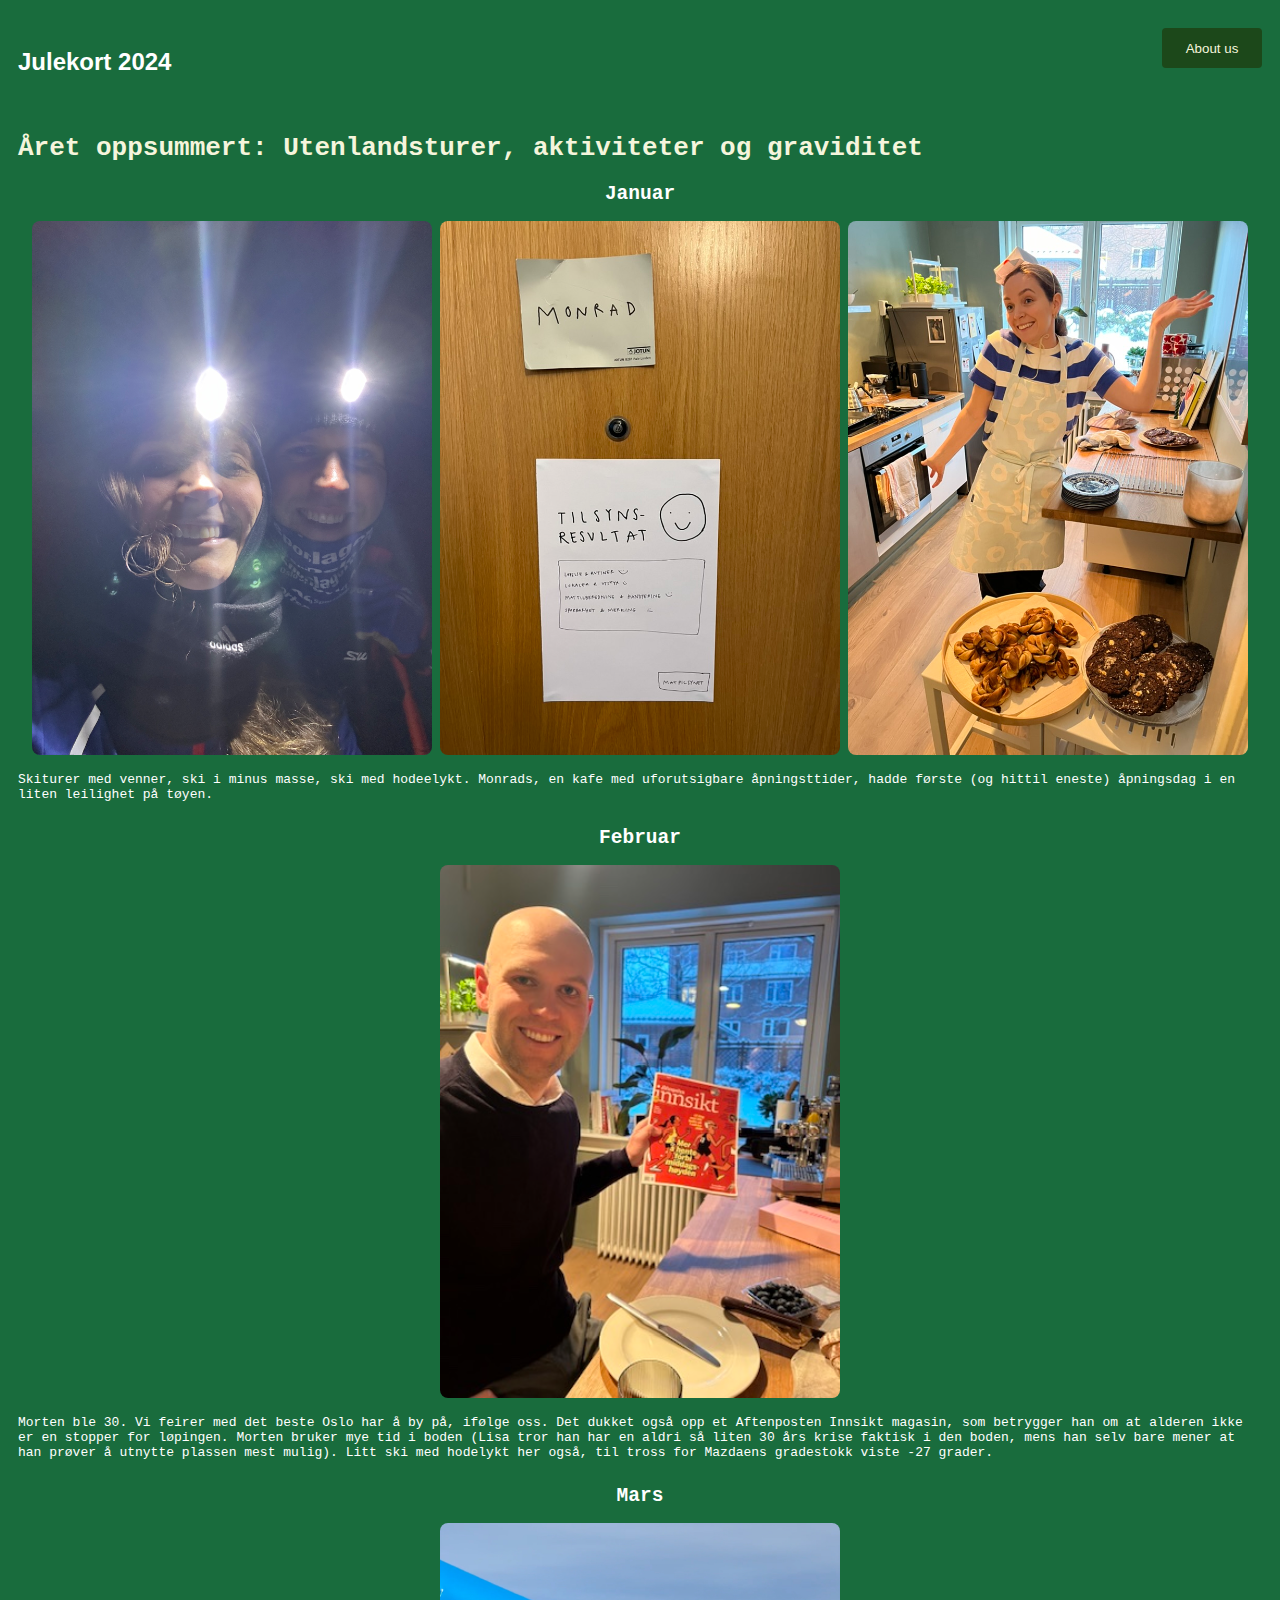
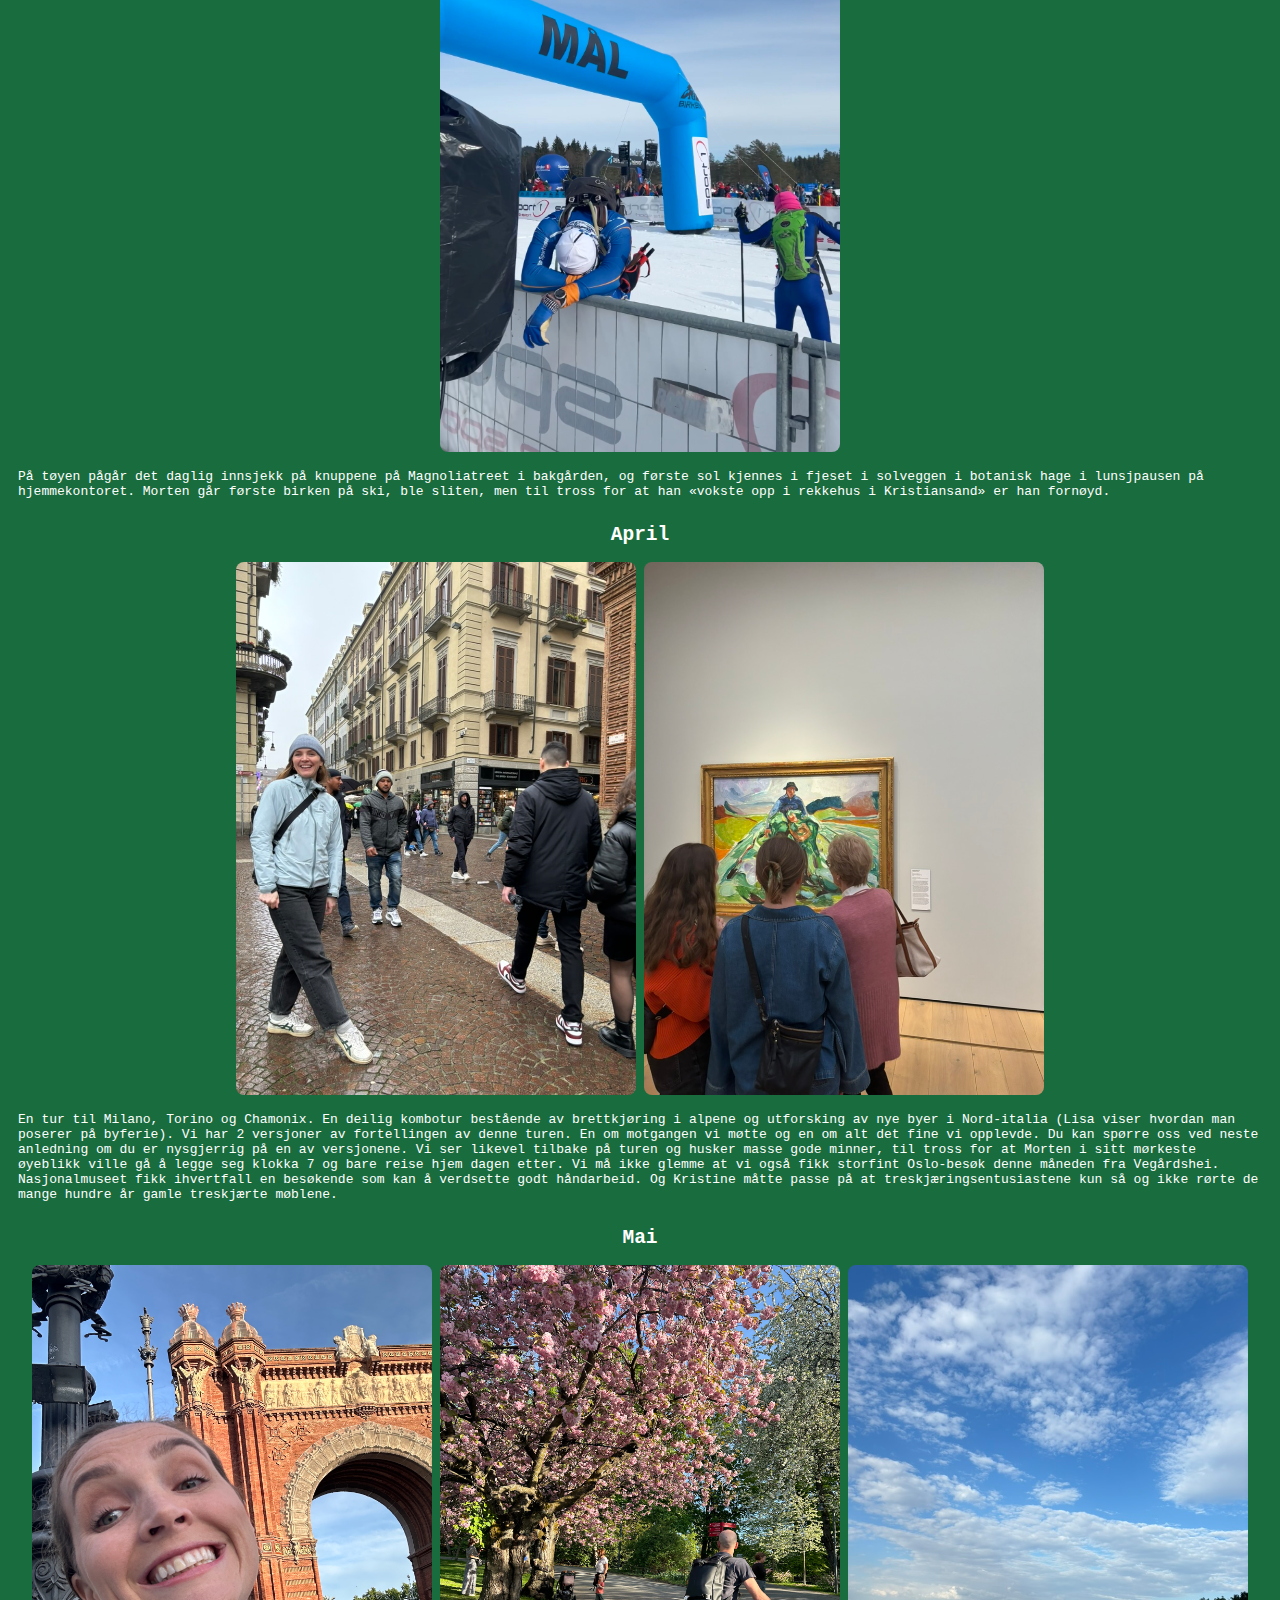
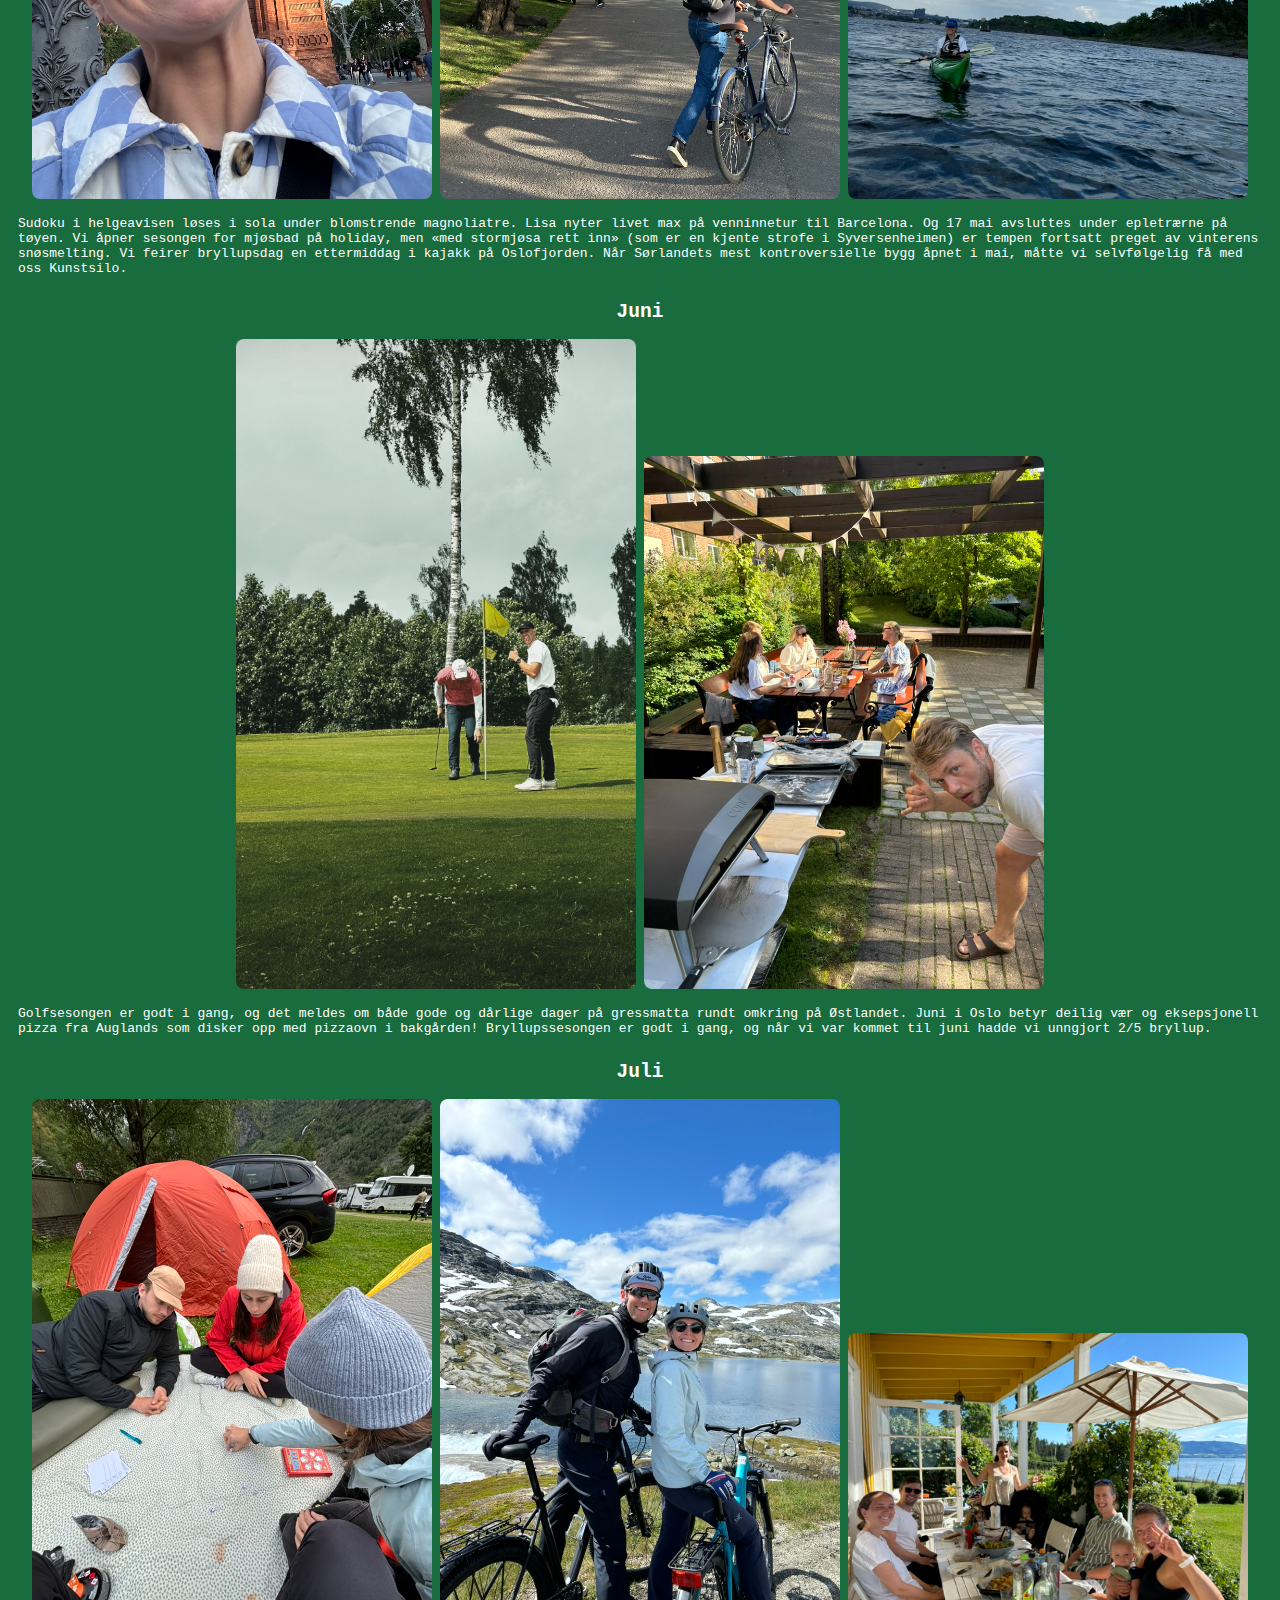
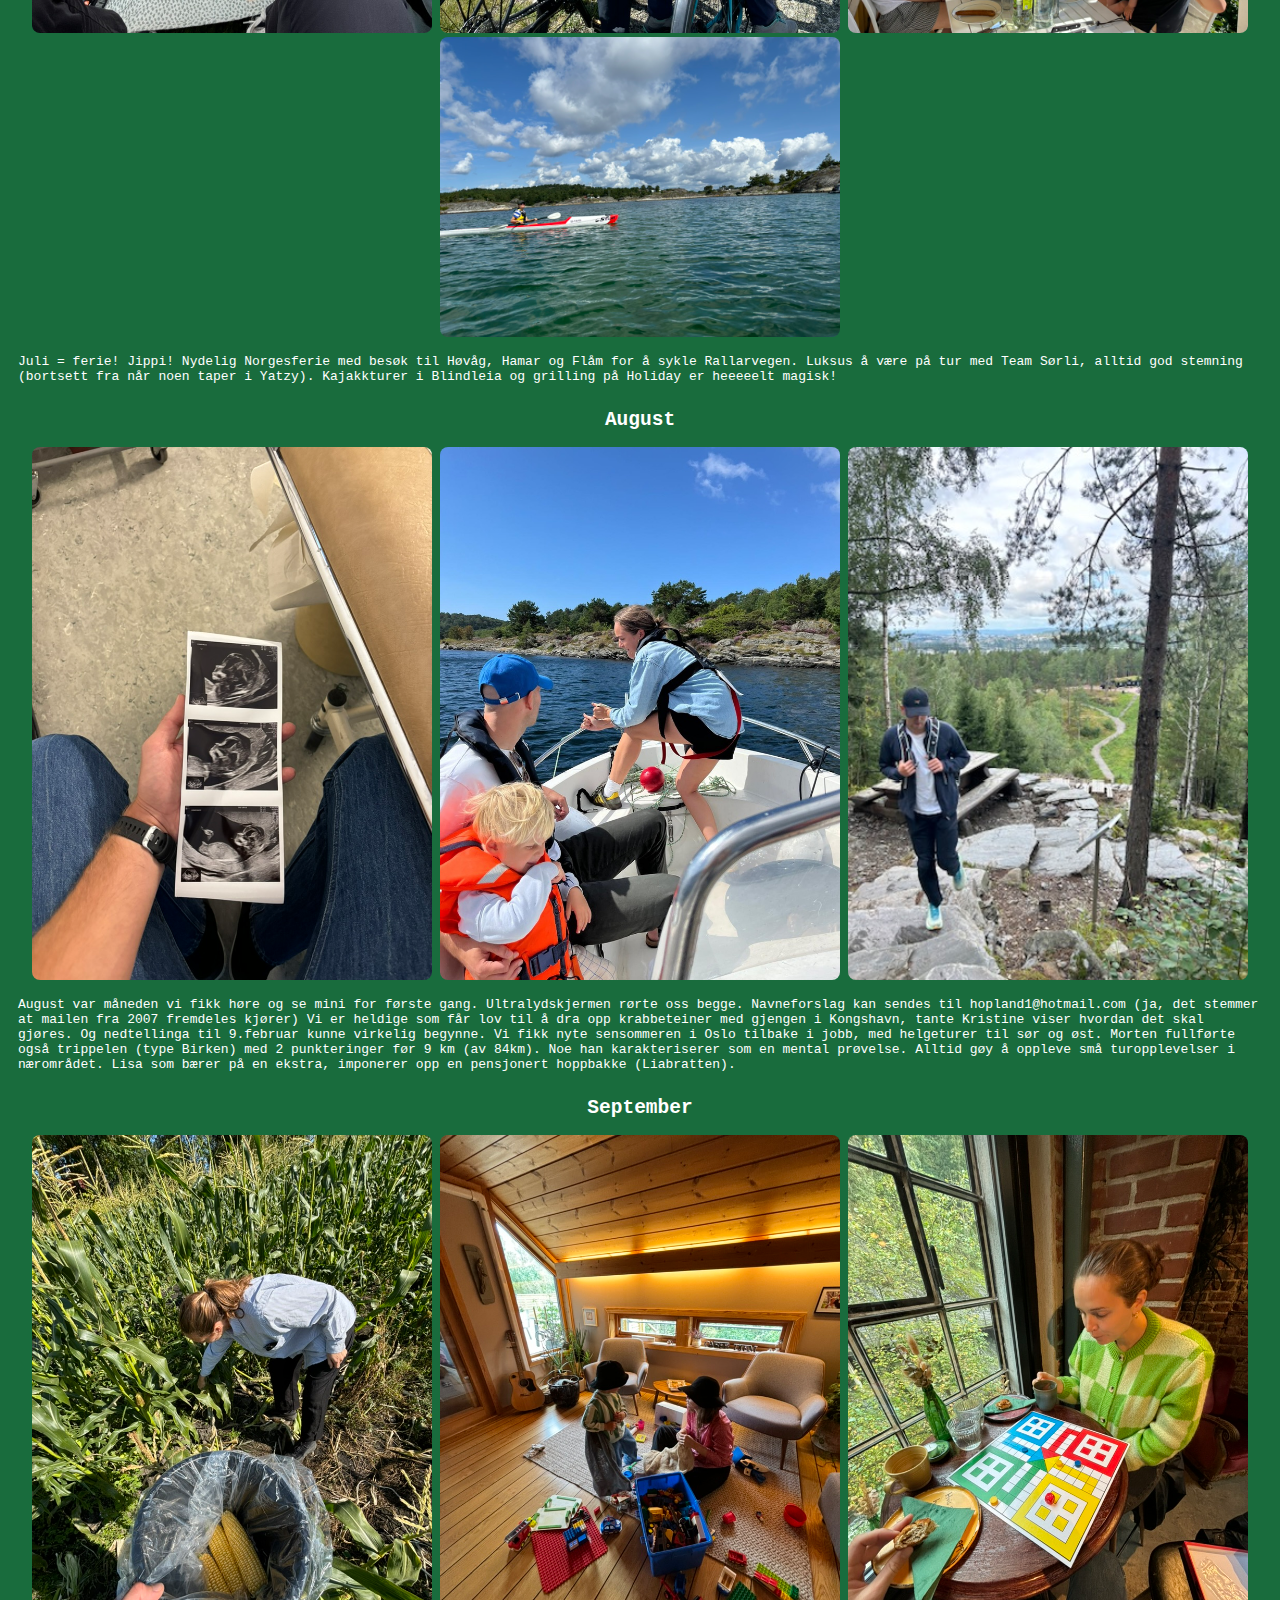
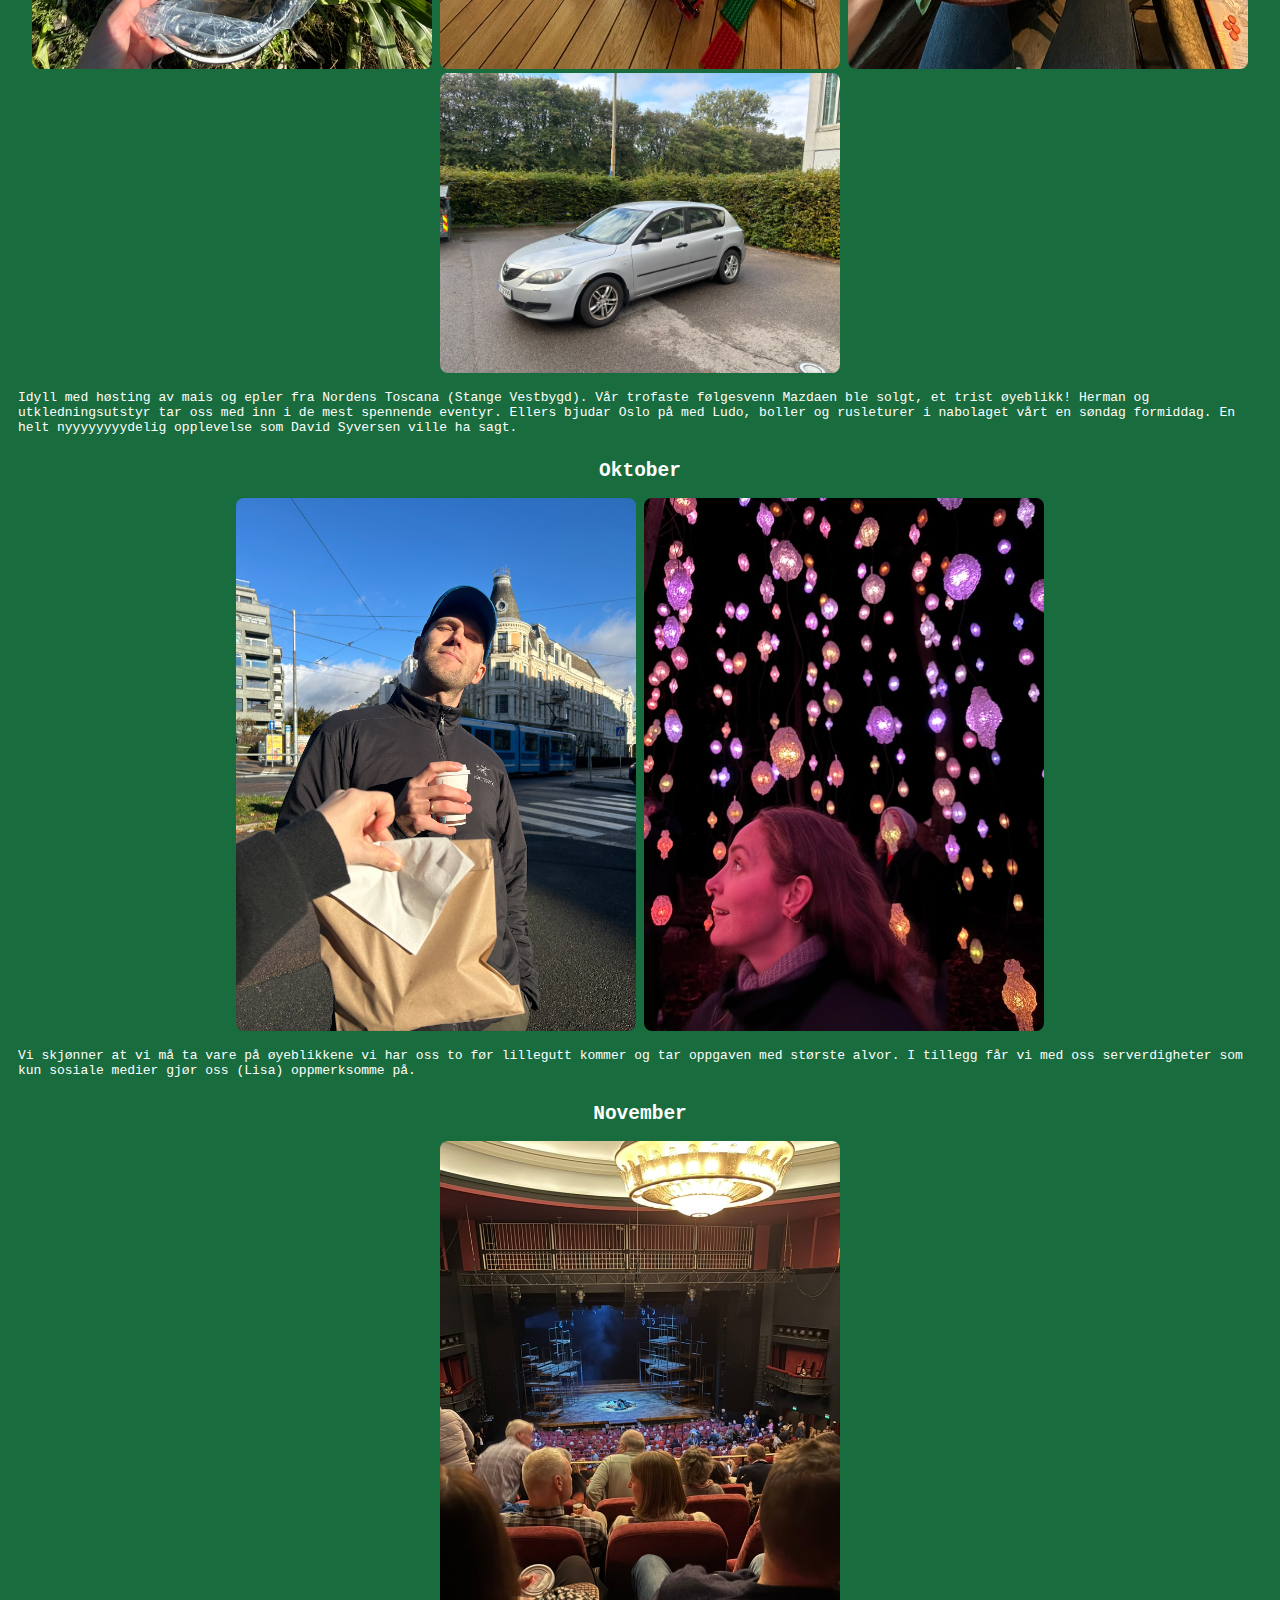
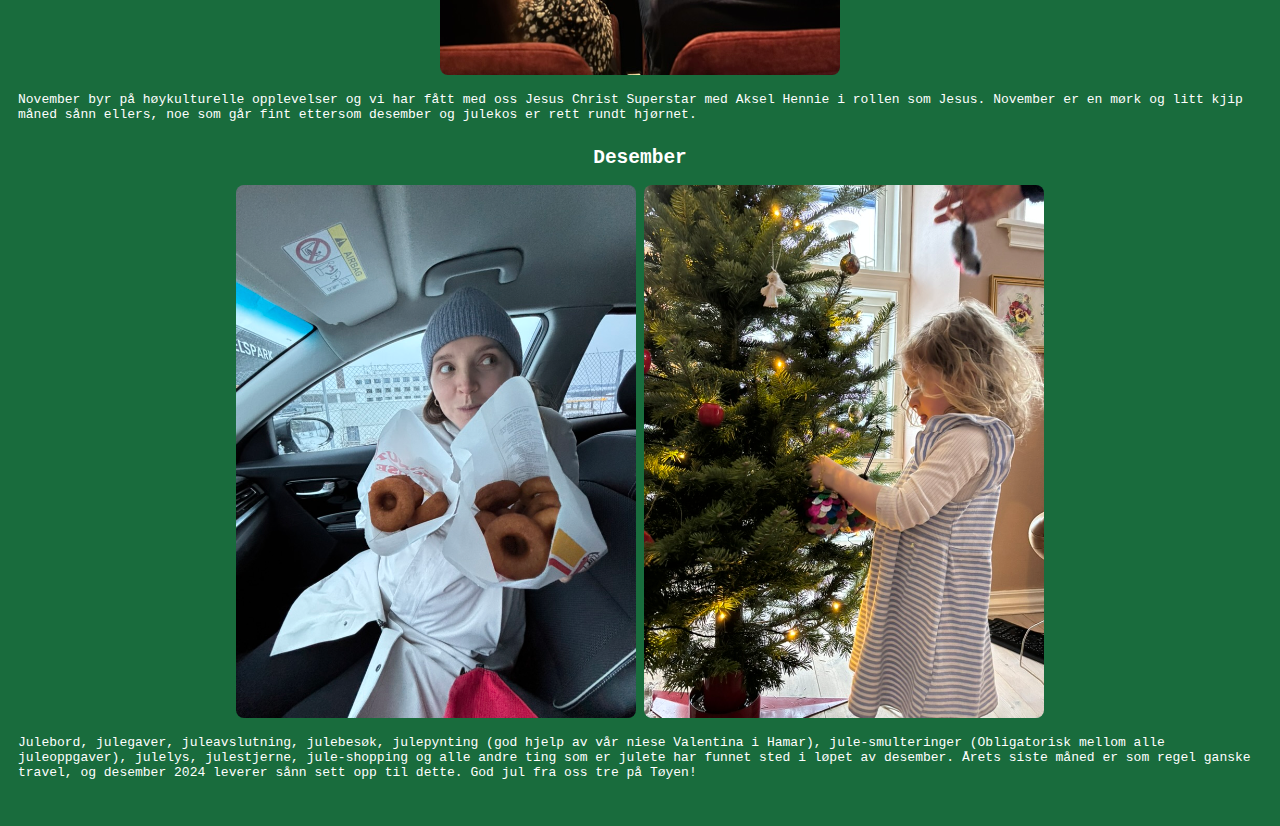
==== commit ce0d4979: "tekstendringer februar og august" ====
--- a/index.html
+++ b/index.html
@@ -5,6 +5,8 @@
     <meta name="viewport" content="width=device-width" />
     <title>God jul!</title>
     <link rel="stylesheet" href="styles.css" />
+    <link rel="icon" href="Images/favicon-32x32.png" type="image/x-icon">
+
   </head>
   <body>
 
@@ -35,7 +37,7 @@
           <h2>Februar</h2>
           <img src="Images/Februar.jpeg" />
           <p>
-            Morten ble 30. Vi feirer med det beste Oslo har å by på, ifølge oss. Takk til Lisa som disker opp med Aftenposten Innsikt, som betrygger han om at alderen ikke er en stopper for løpingen. 
+            Morten ble 30. Vi feirer med det beste Oslo har å by på, ifølge oss. Det dukket også opp et Aftenposten Innsikt magasin, som betrygger han om at alderen ikke er en stopper for løpingen. 
             Morten bruker mye tid i boden (Lisa tror han har en aldri så liten 30 års krise faktisk i den boden, mens han selv bare mener at han prøver å utnytte plassen mest mulig). 
             Litt ski med hodelykt her også, til tross for  Mazdaens gradestokk viste -27 grader. 
           </p>
@@ -105,7 +107,8 @@
           <img src="Images/August2.jpeg" alt="Highlights of January" />
           <img src="Images/August4.jpeg" alt="Highlights of January">
           <p>
-            August var måneden vi fikk høre og se mini for første gang. Ultralydskjermen rørte oss begge. Vi er heldige som får lov til å dra opp krabbeteiner med gjengen i Kongshavn, tante Kristine viser hvordan det skal gjøres. 
+            August var måneden vi fikk høre og se mini for første gang. Ultralydskjermen rørte oss begge. Navneforslag kan sendes til hopland1@hotmail.com (ja, det stemmer at mailen fra 2007 fremdeles kjører)
+            Vi er heldige som får lov til å dra opp krabbeteiner med gjengen i Kongshavn, tante Kristine viser hvordan det skal gjøres. 
             Og nedtellinga til 9.februar kunne virkelig begynne. Vi fikk nyte sensommeren i Oslo tilbake i jobb, med helgeturer til sør og øst. 
             Morten fullførte også trippelen (type Birken) med 2 punkteringer før 9 km (av 84km). Noe han karakteriserer som en mental prøvelse.
             Alltid gøy å oppleve små turopplevelser i nærområdet. Lisa som bærer på en ekstra, imponerer opp en pensjonert hoppbakke (Liabratten). 
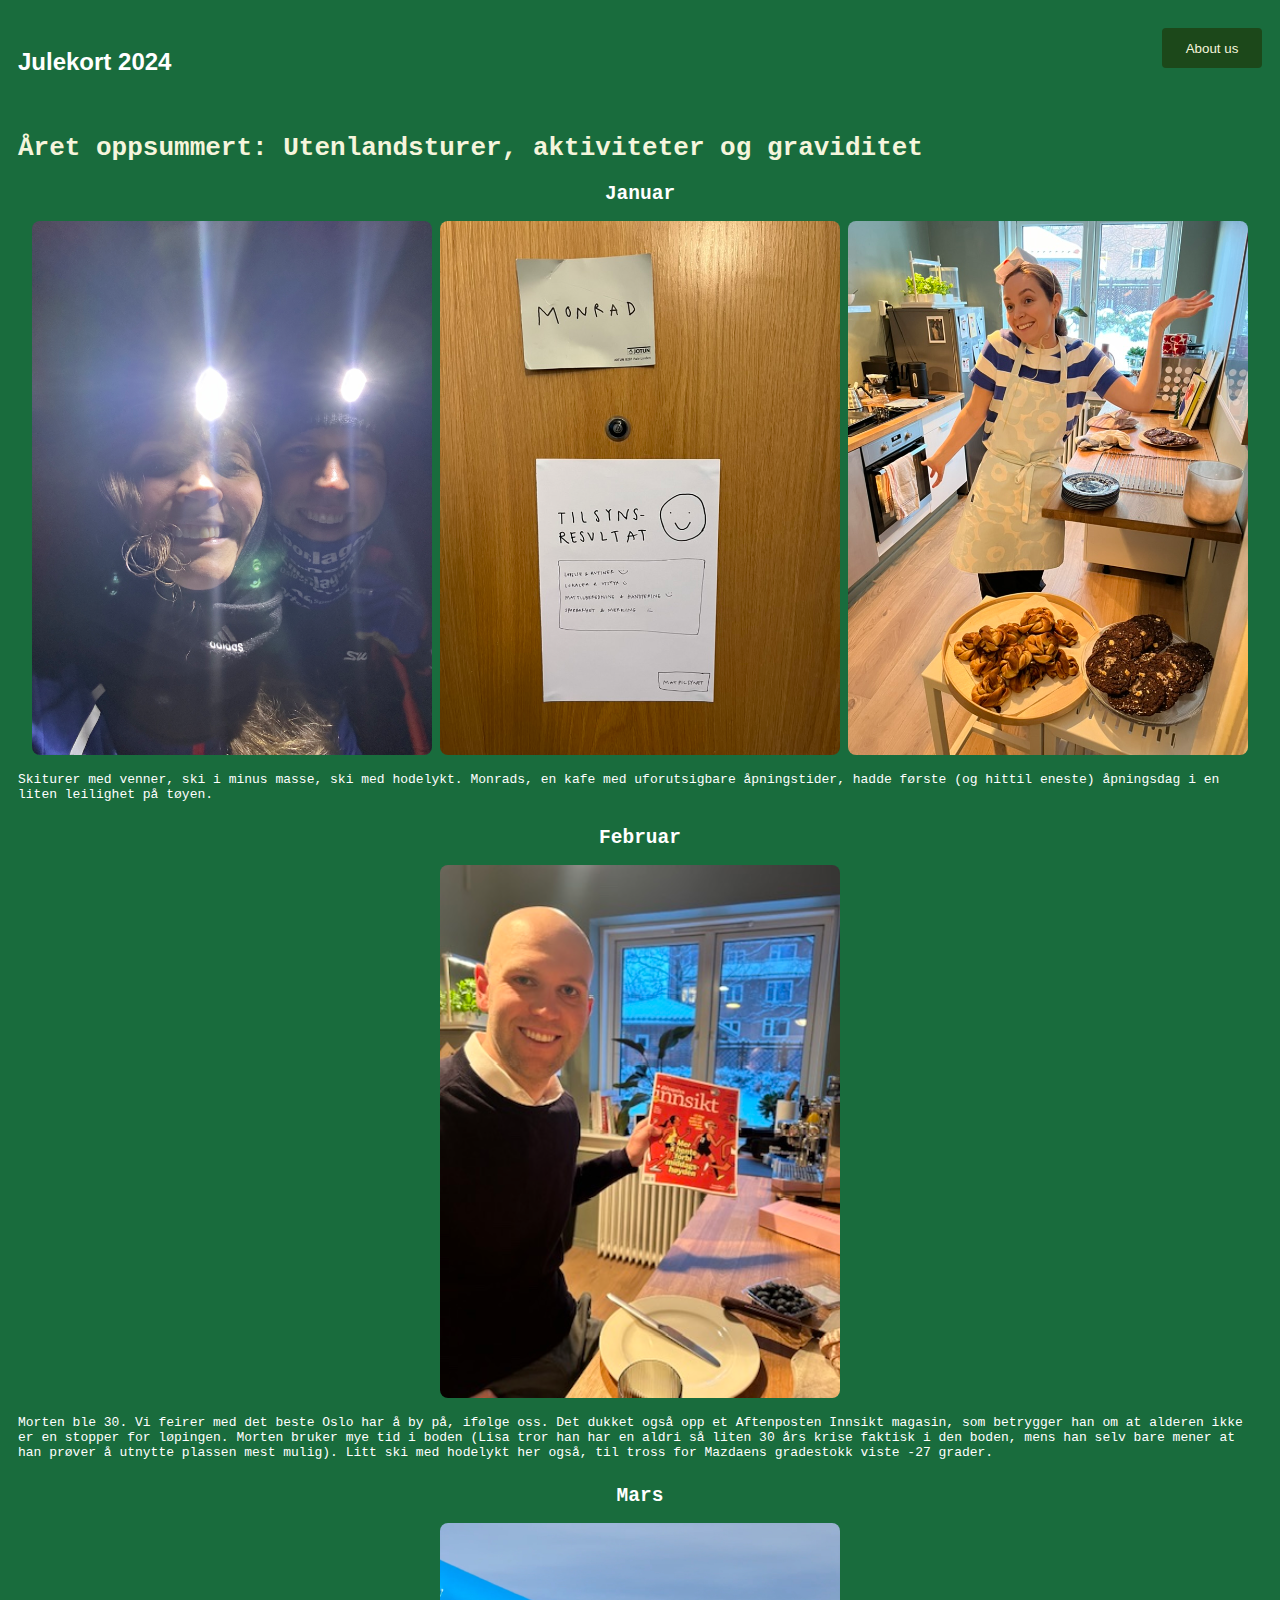
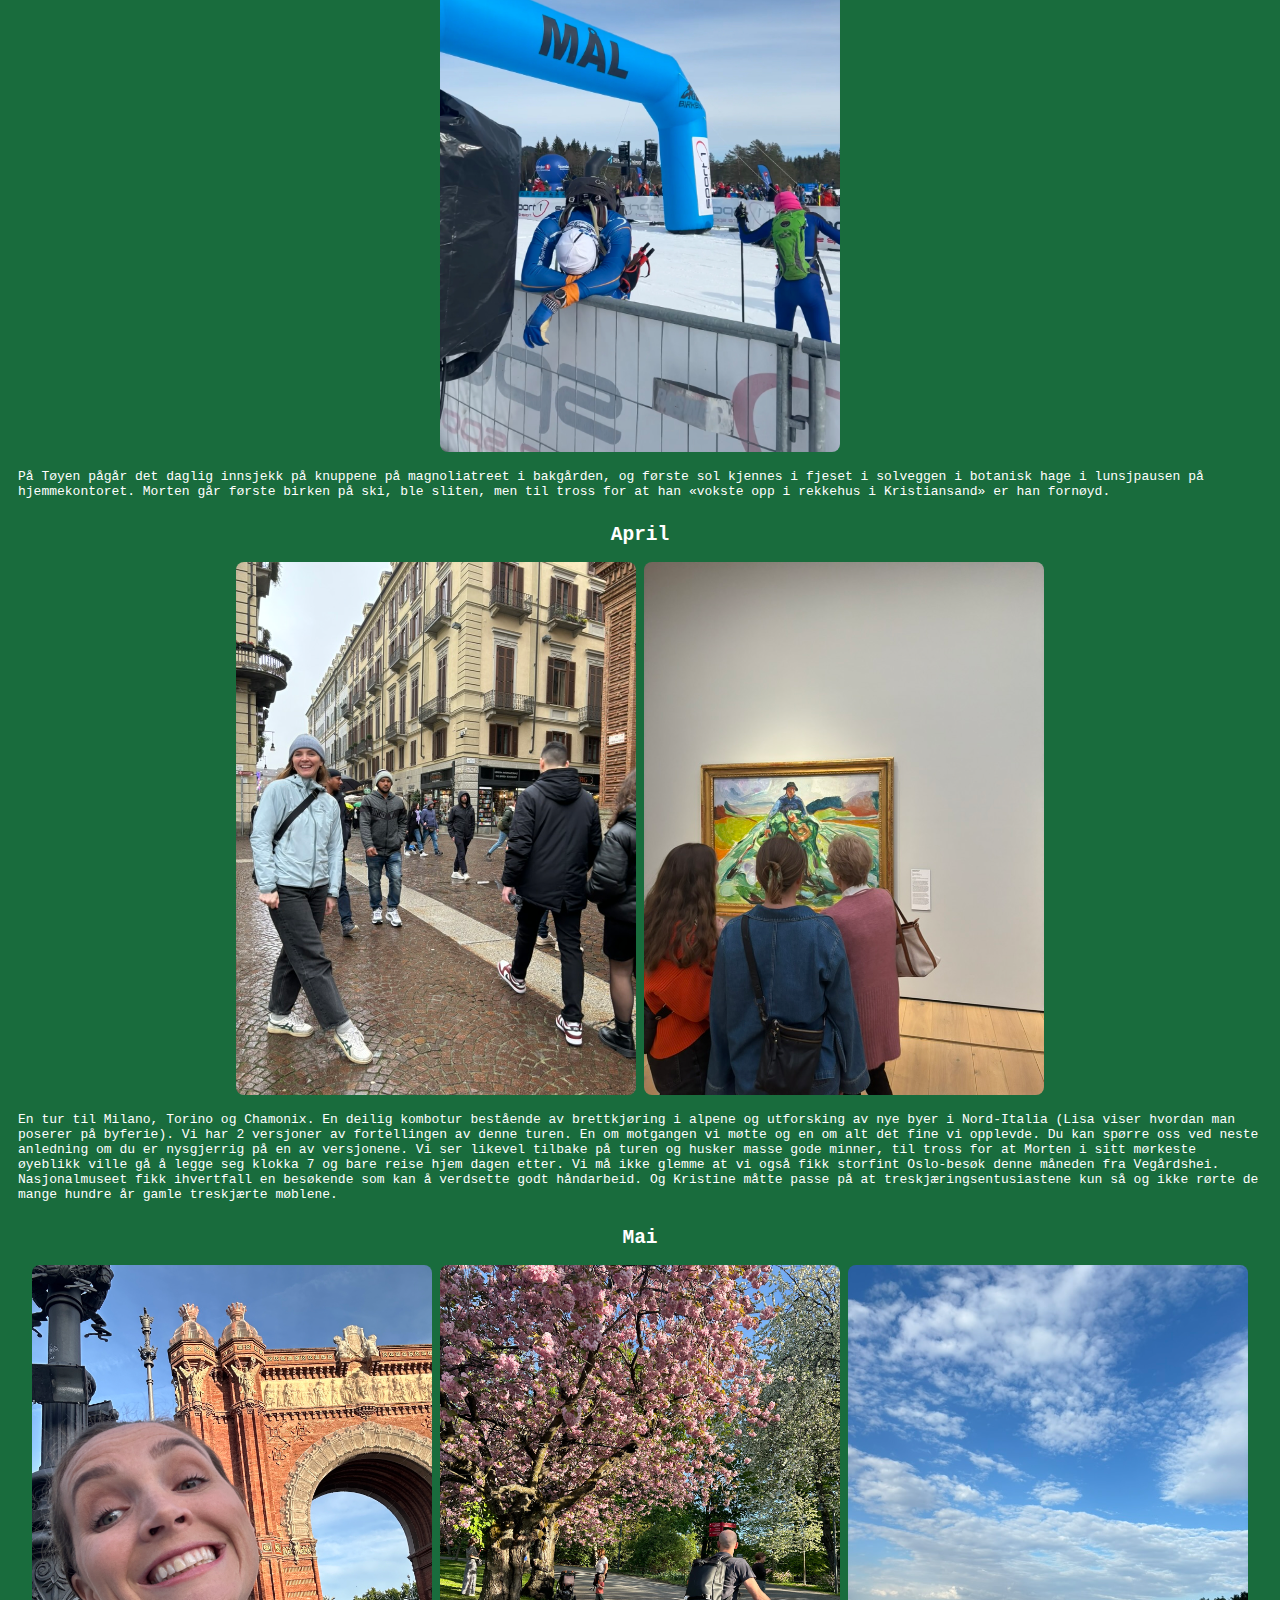
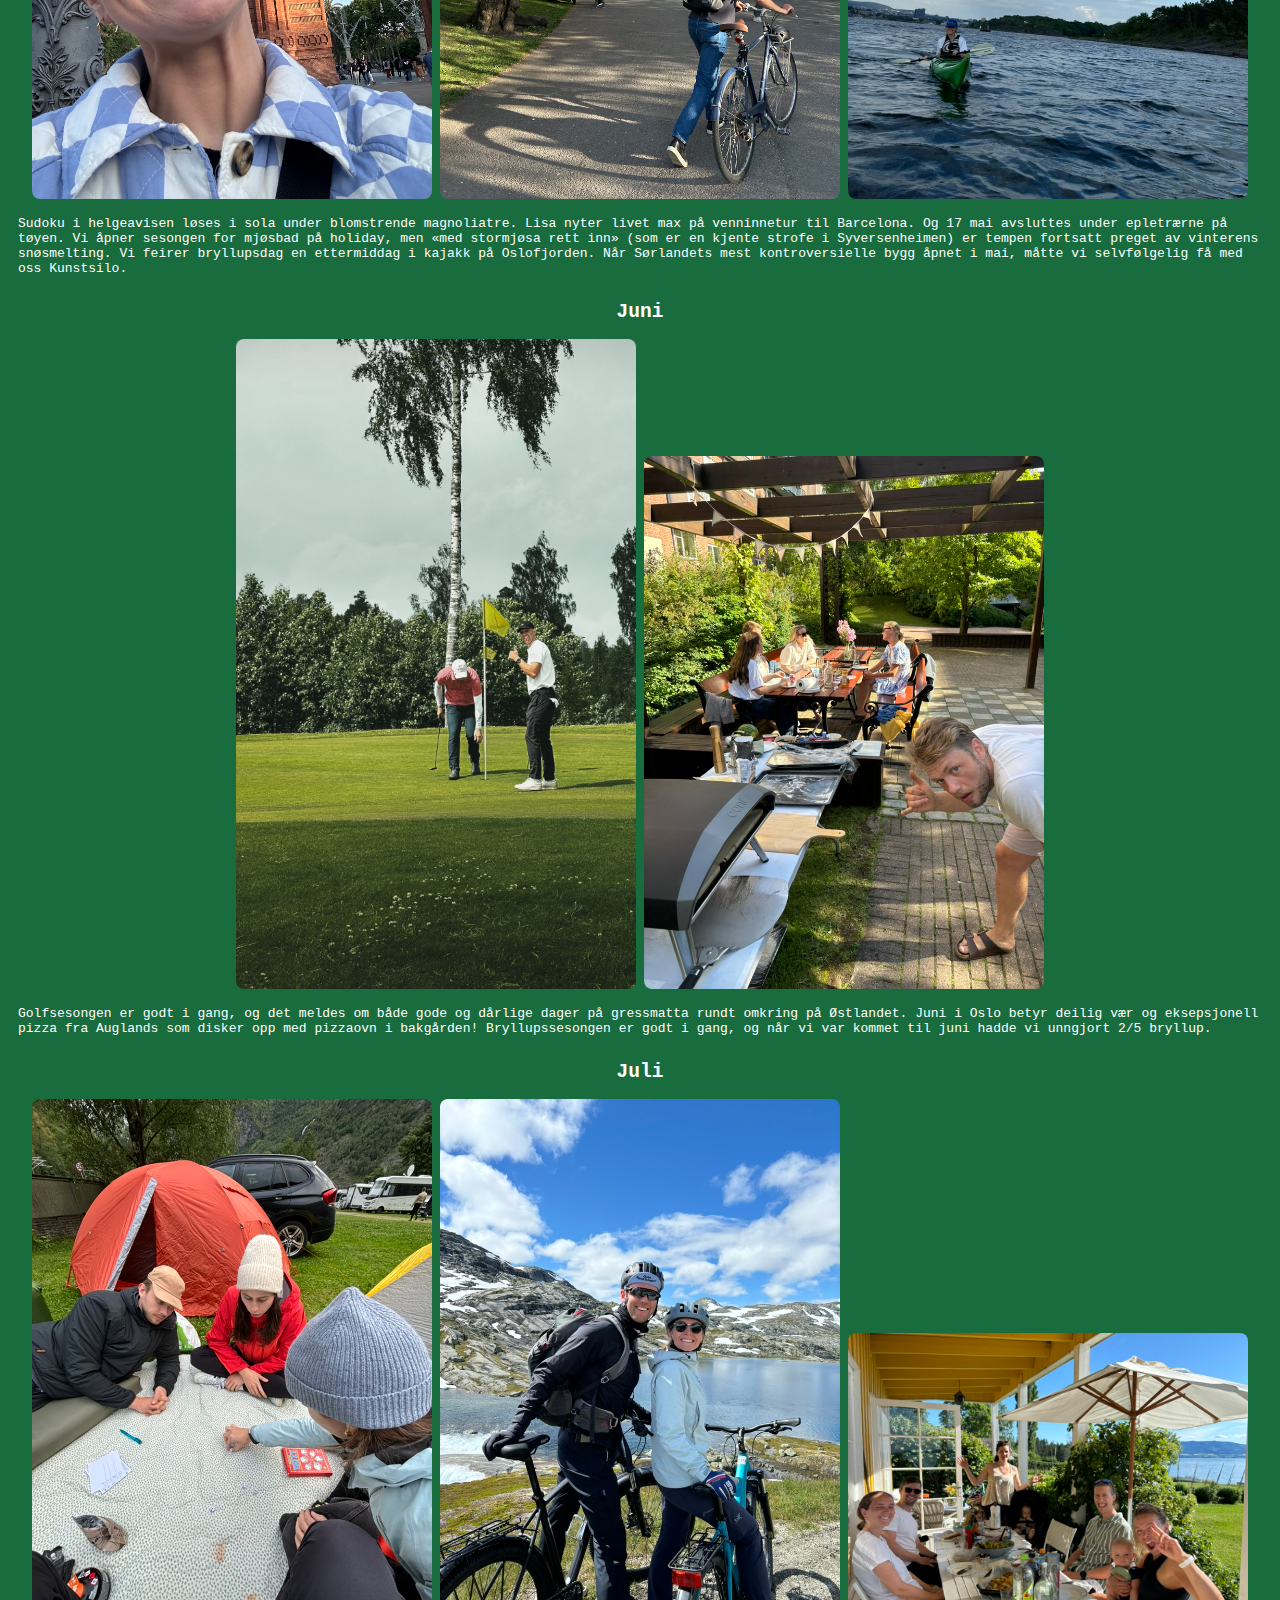
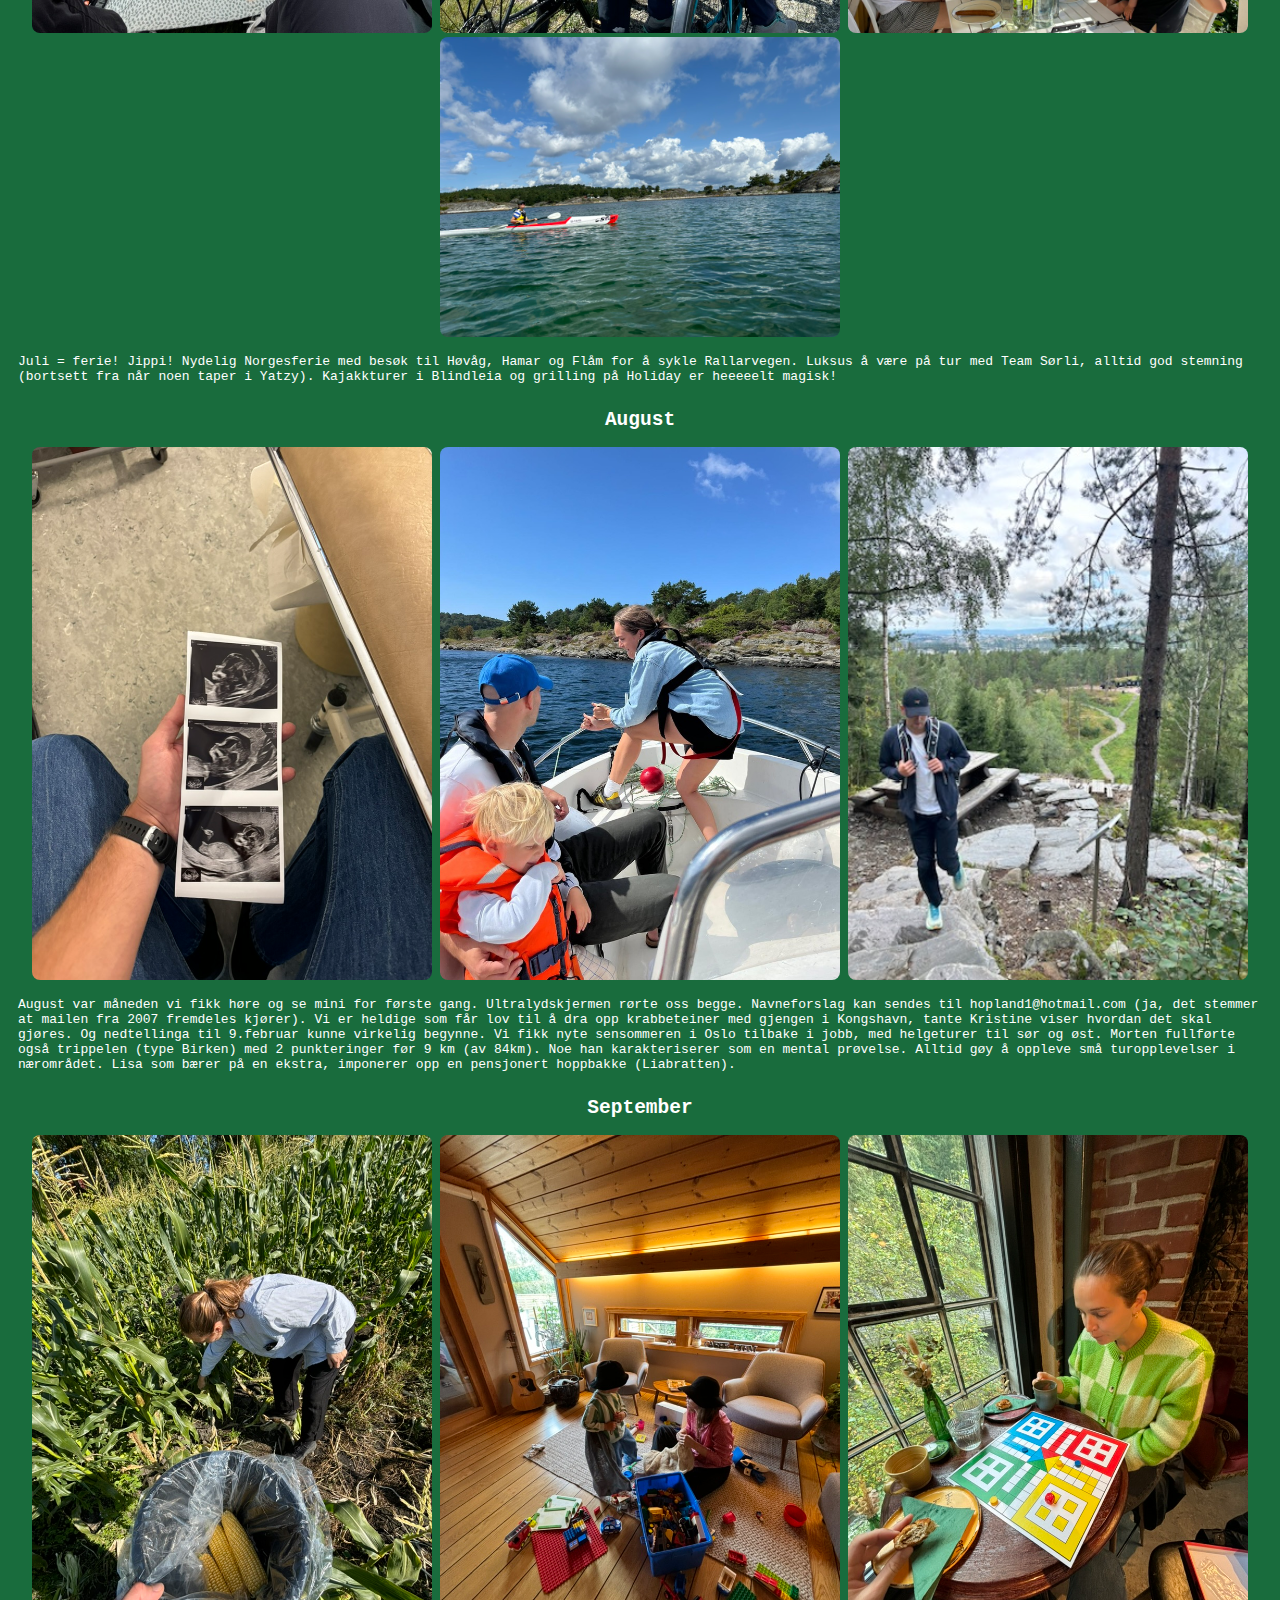
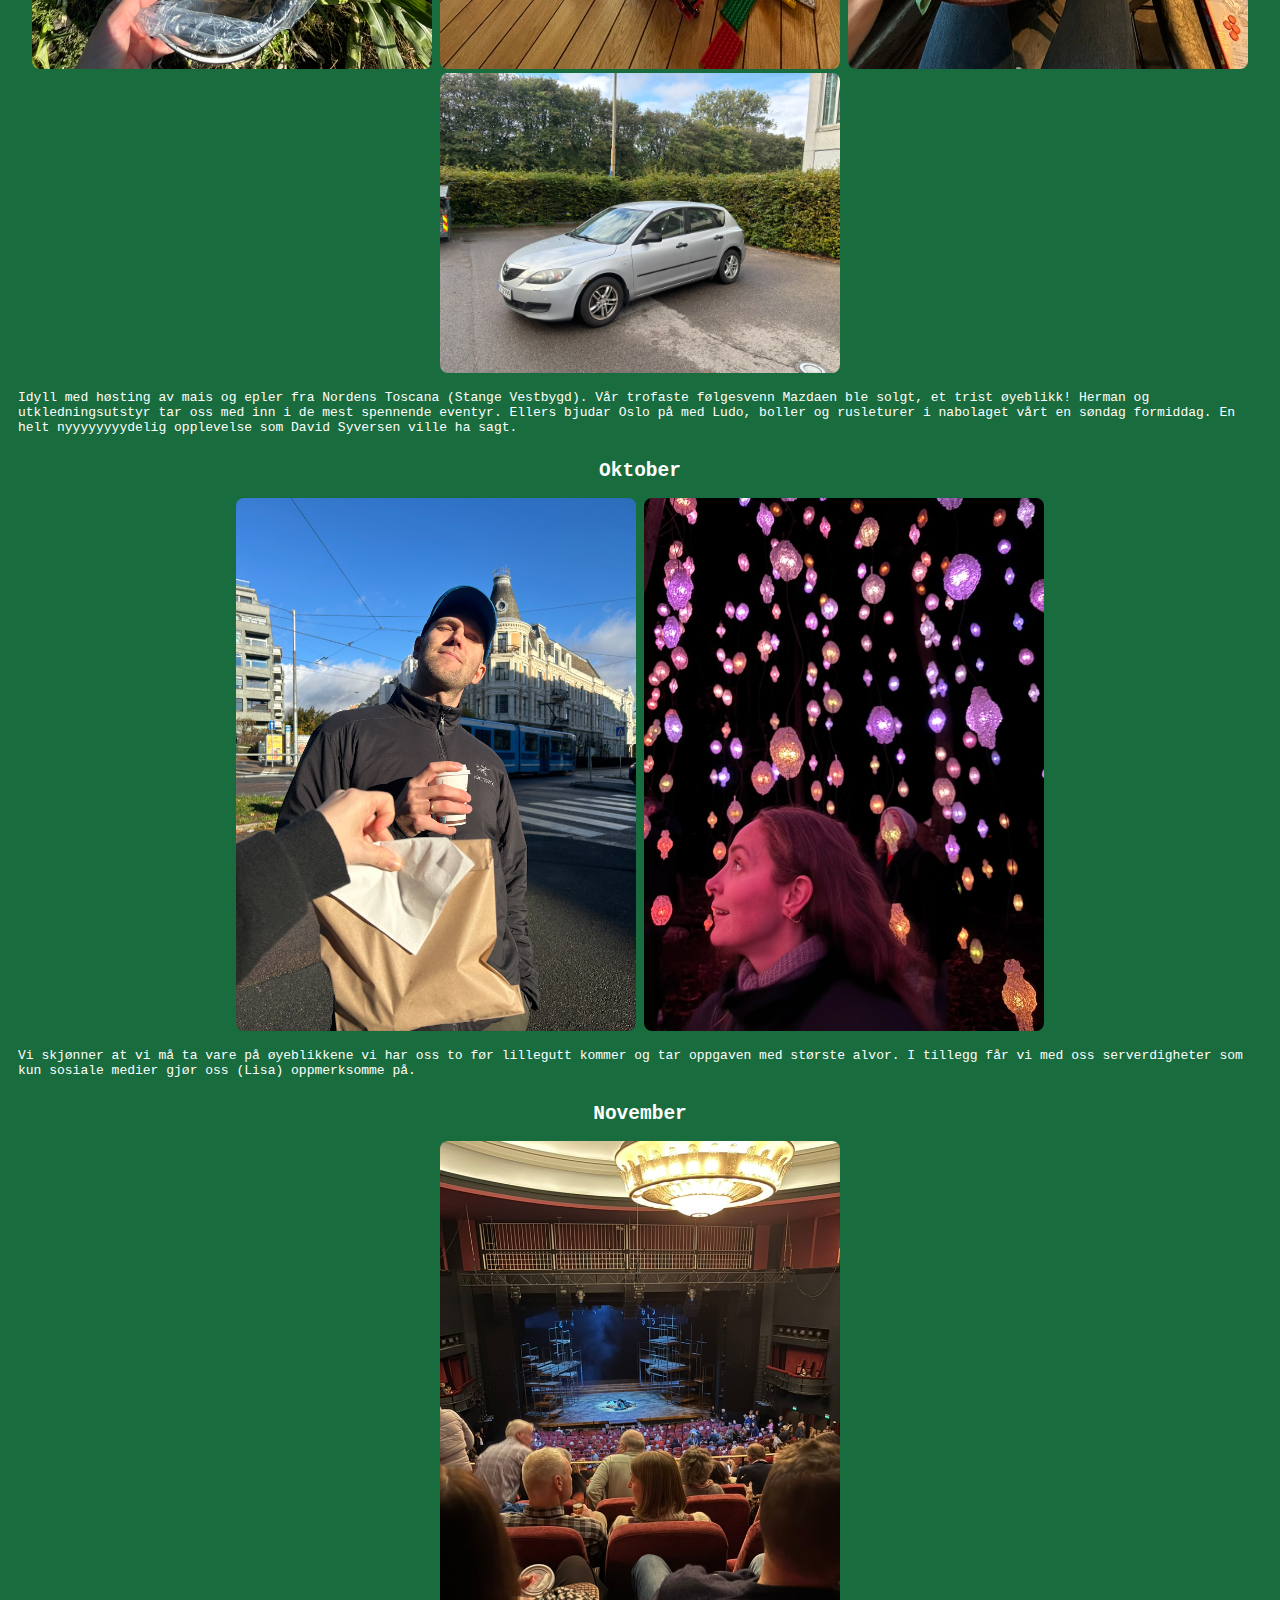
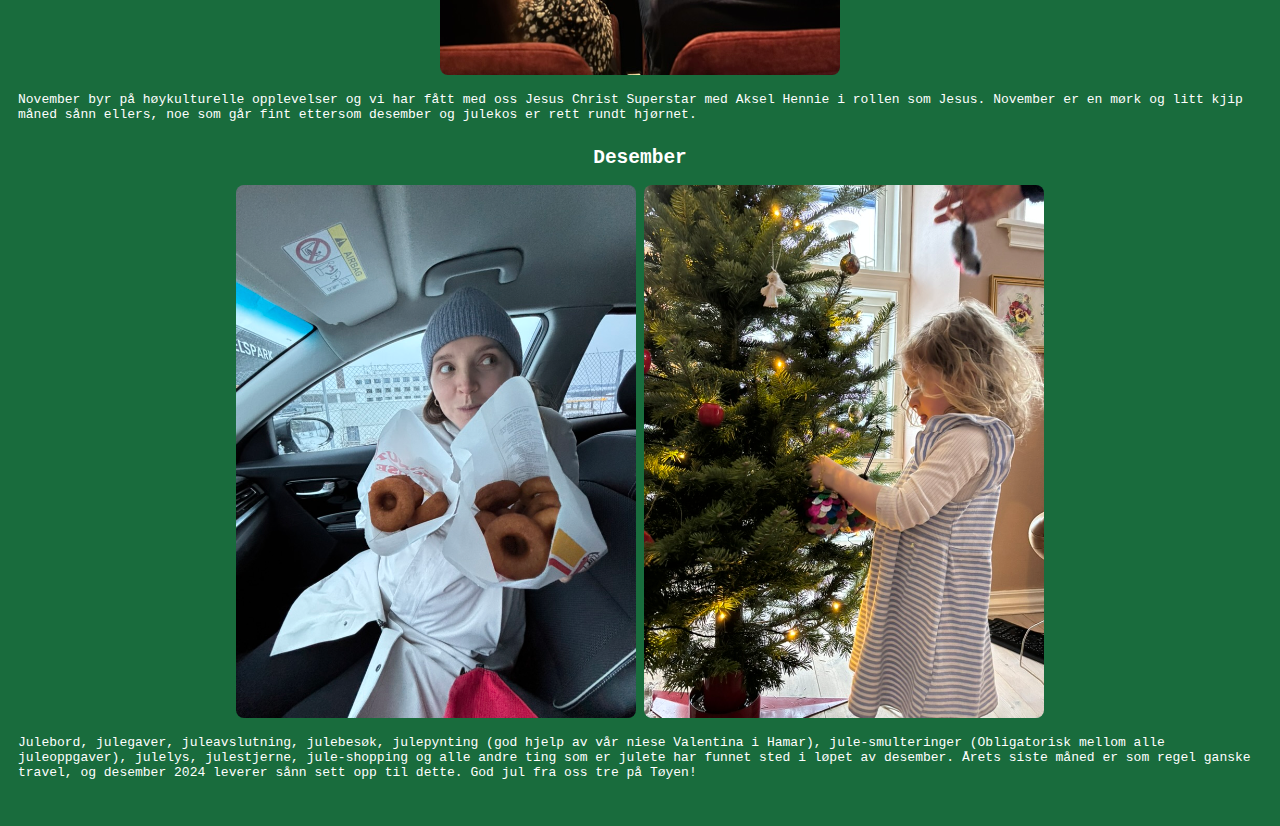
==== commit 003fe387: "små endringer" ====
--- a/index.html
+++ b/index.html
@@ -5,7 +5,7 @@
     <meta name="viewport" content="width=device-width" />
     <title>God jul!</title>
     <link rel="stylesheet" href="styles.css" />
-    <link rel="icon" href="Images/favicon-32x32.png" type="image/x-icon">
+    <link rel="icon" href="Images/sjefen.png" type="image/x-icon">
 
   </head>
   <body>
@@ -28,8 +28,8 @@
             <img src="Images/januar2.jpeg" alt="Hightlights of January" />
             <img src="Images/Januar3.jpeg" alt="Hightlights of January" />
             <p>
-              Skiturer med venner, ski i minus masse, ski med hodeelykt. 
-              Monrads, en kafe med uforutsigbare åpningsttider, hadde første (og hittil eneste) åpningsdag i en liten leilighet på tøyen. 
+              Skiturer med venner, ski i minus masse, ski med hodelykt. 
+              Monrads, en kafe med uforutsigbare åpningstider, hadde første (og hittil eneste) åpningsdag i en liten leilighet på tøyen. 
             </p>
         </div>
         <!--February-->
@@ -47,7 +47,7 @@
           <h2>Mars</h2>
           <img src="Images/Mars.jpeg" alt="Highlights of January" />
           <p>
-            På tøyen pågår det daglig innsjekk på knuppene på Magnoliatreet i bakgården, og første sol kjennes i fjeset i solveggen i botanisk hage i lunsjpausen på hjemmekontoret. 
+            På Tøyen pågår det daglig innsjekk på knuppene på magnoliatreet i bakgården, og første sol kjennes i fjeset i solveggen i botanisk hage i lunsjpausen på hjemmekontoret. 
             Morten går første birken på ski, ble sliten, men til tross for at han «vokste opp i rekkehus i Kristiansand» er han fornøyd. 
           </p>
         </div>
@@ -57,7 +57,7 @@
           <img src="Images/April.jpeg" alt="Highlights of January" />
           <img src="Images/April2.jpeg" alt="Highlights of January" />
           <p>
-            En tur til Milano, Torino og Chamonix. En deilig kombotur bestående av brettkjøring i alpene og utforsking av nye byer i Nord-italia (Lisa viser hvordan man poserer på byferie). 
+            En tur til Milano, Torino og Chamonix. En deilig kombotur bestående av brettkjøring i alpene og utforsking av nye byer i Nord-Italia (Lisa viser hvordan man poserer på byferie). 
             Vi har 2 versjoner av fortellingen av denne turen. En om motgangen vi møtte og en om alt det fine vi opplevde. Du kan spørre oss ved neste anledning om du er nysgjerrig på en av versjonene. 
             Vi ser likevel tilbake på turen og husker masse gode minner, til tross for at Morten i sitt mørkeste øyeblikk ville gå å legge seg klokka 7 og bare reise hjem dagen etter.
             Vi må ikke glemme at vi også fikk storfint Oslo-besøk denne måneden fra Vegårdshei. Nasjonalmuseet fikk ihvertfall en besøkende som kan å verdsette godt håndarbeid. 
@@ -107,7 +107,7 @@
           <img src="Images/August2.jpeg" alt="Highlights of January" />
           <img src="Images/August4.jpeg" alt="Highlights of January">
           <p>
-            August var måneden vi fikk høre og se mini for første gang. Ultralydskjermen rørte oss begge. Navneforslag kan sendes til hopland1@hotmail.com (ja, det stemmer at mailen fra 2007 fremdeles kjører)
+            August var måneden vi fikk høre og se mini for første gang. Ultralydskjermen rørte oss begge. Navneforslag kan sendes til hopland1@hotmail.com (ja, det stemmer at mailen fra 2007 fremdeles kjører).
             Vi er heldige som får lov til å dra opp krabbeteiner med gjengen i Kongshavn, tante Kristine viser hvordan det skal gjøres. 
             Og nedtellinga til 9.februar kunne virkelig begynne. Vi fikk nyte sensommeren i Oslo tilbake i jobb, med helgeturer til sør og øst. 
             Morten fullførte også trippelen (type Birken) med 2 punkteringer før 9 km (av 84km). Noe han karakteriserer som en mental prøvelse.
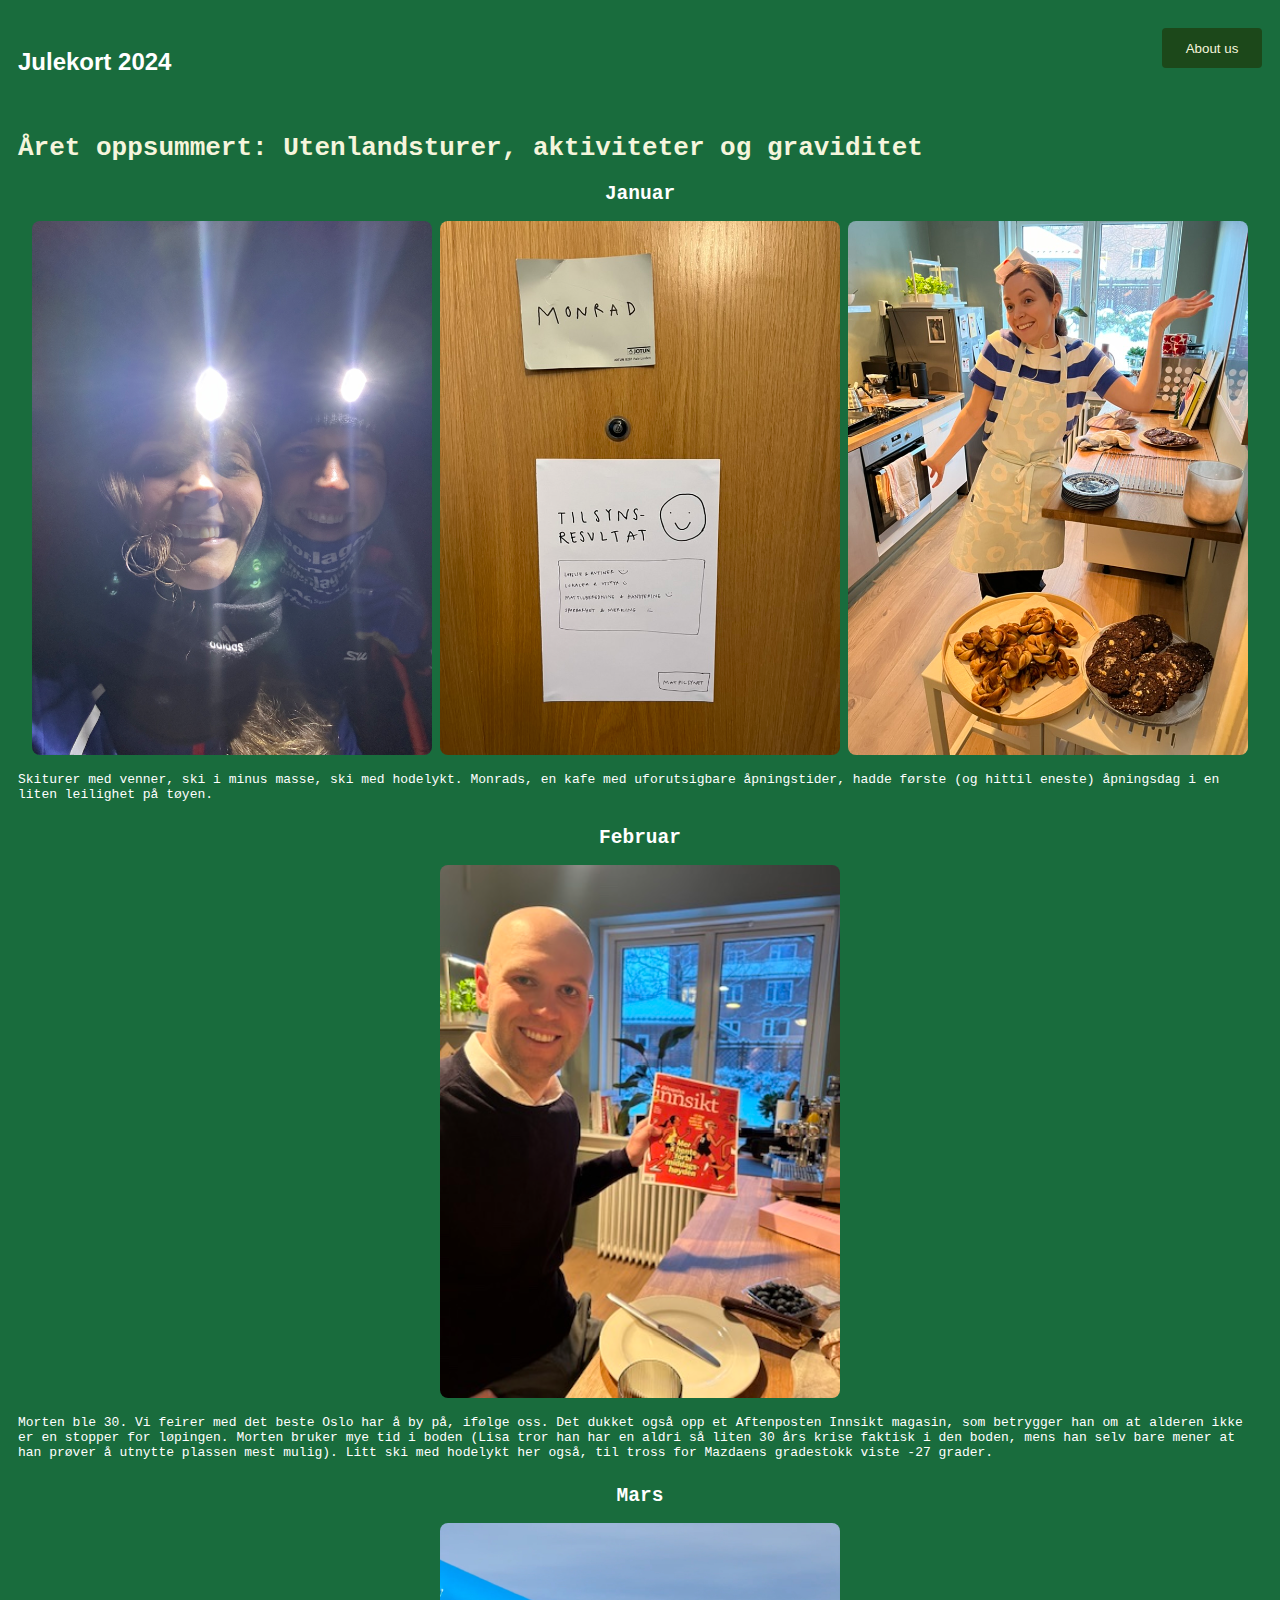
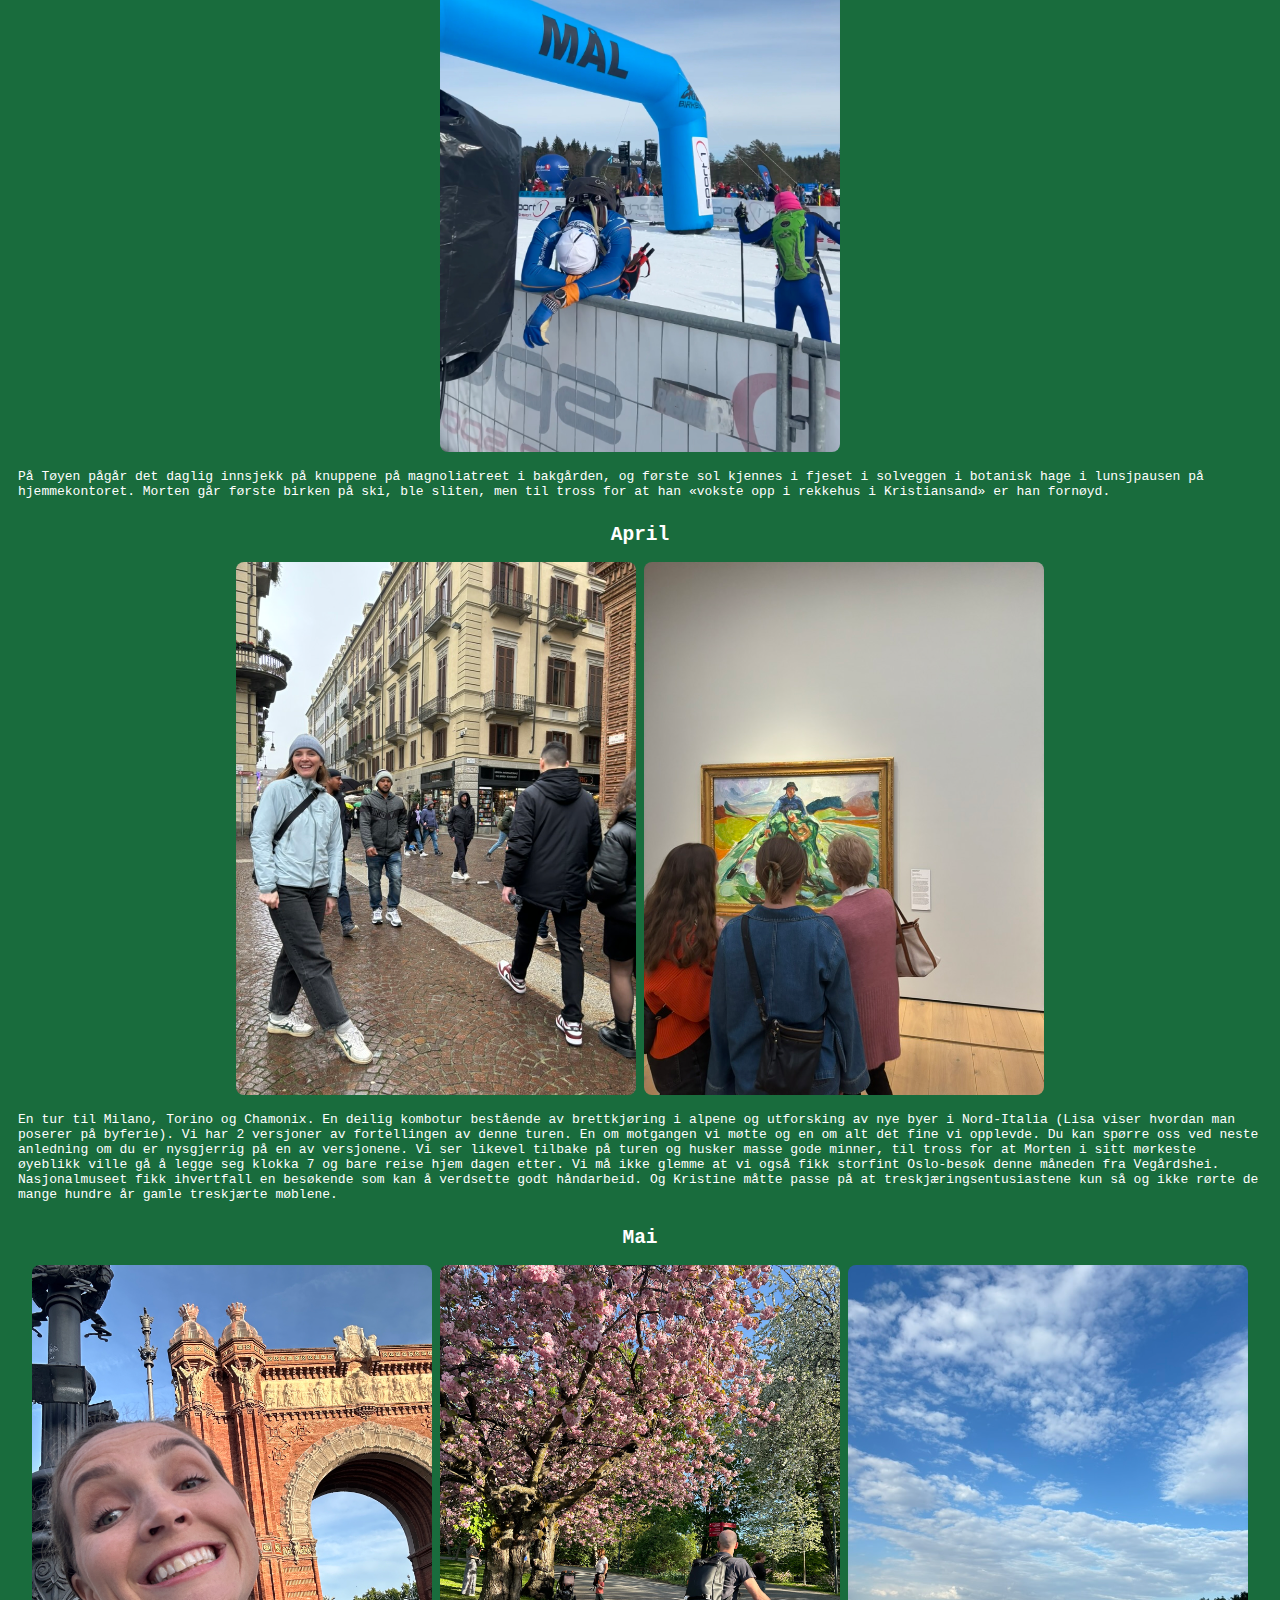
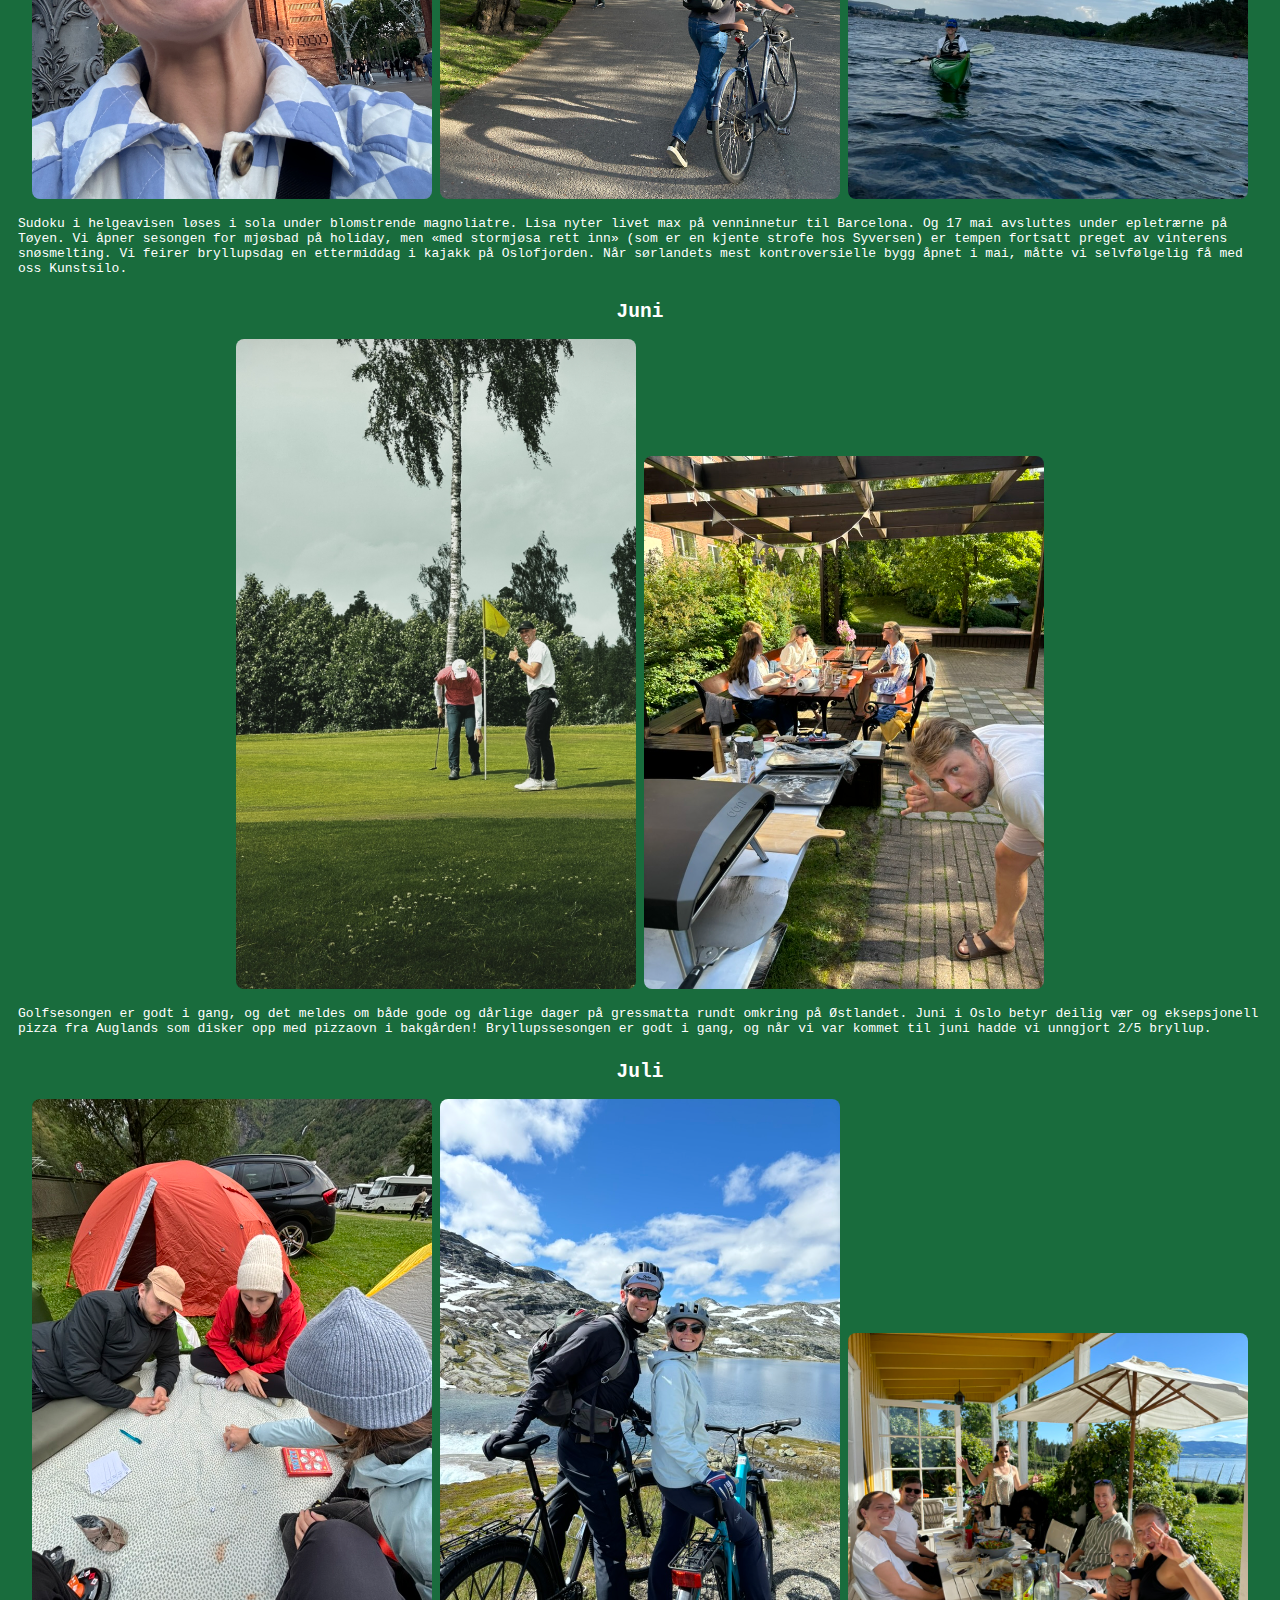
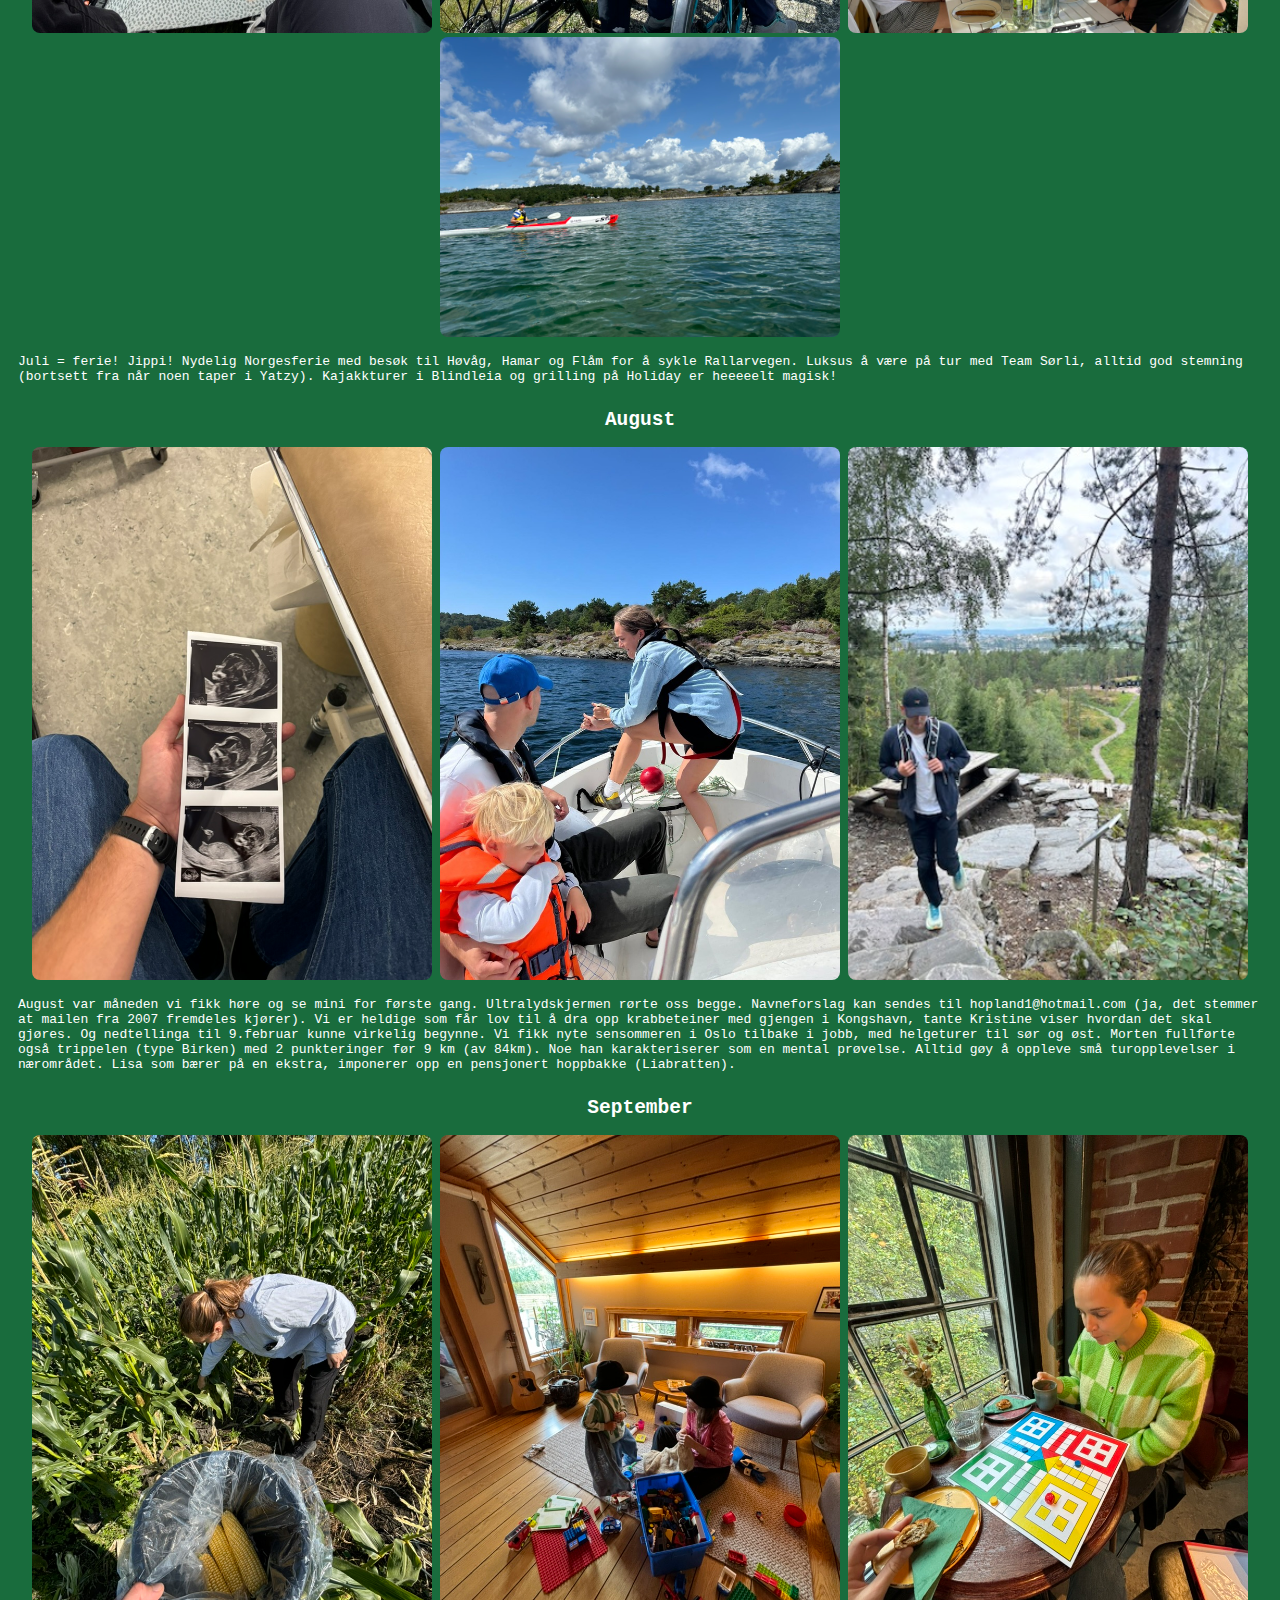
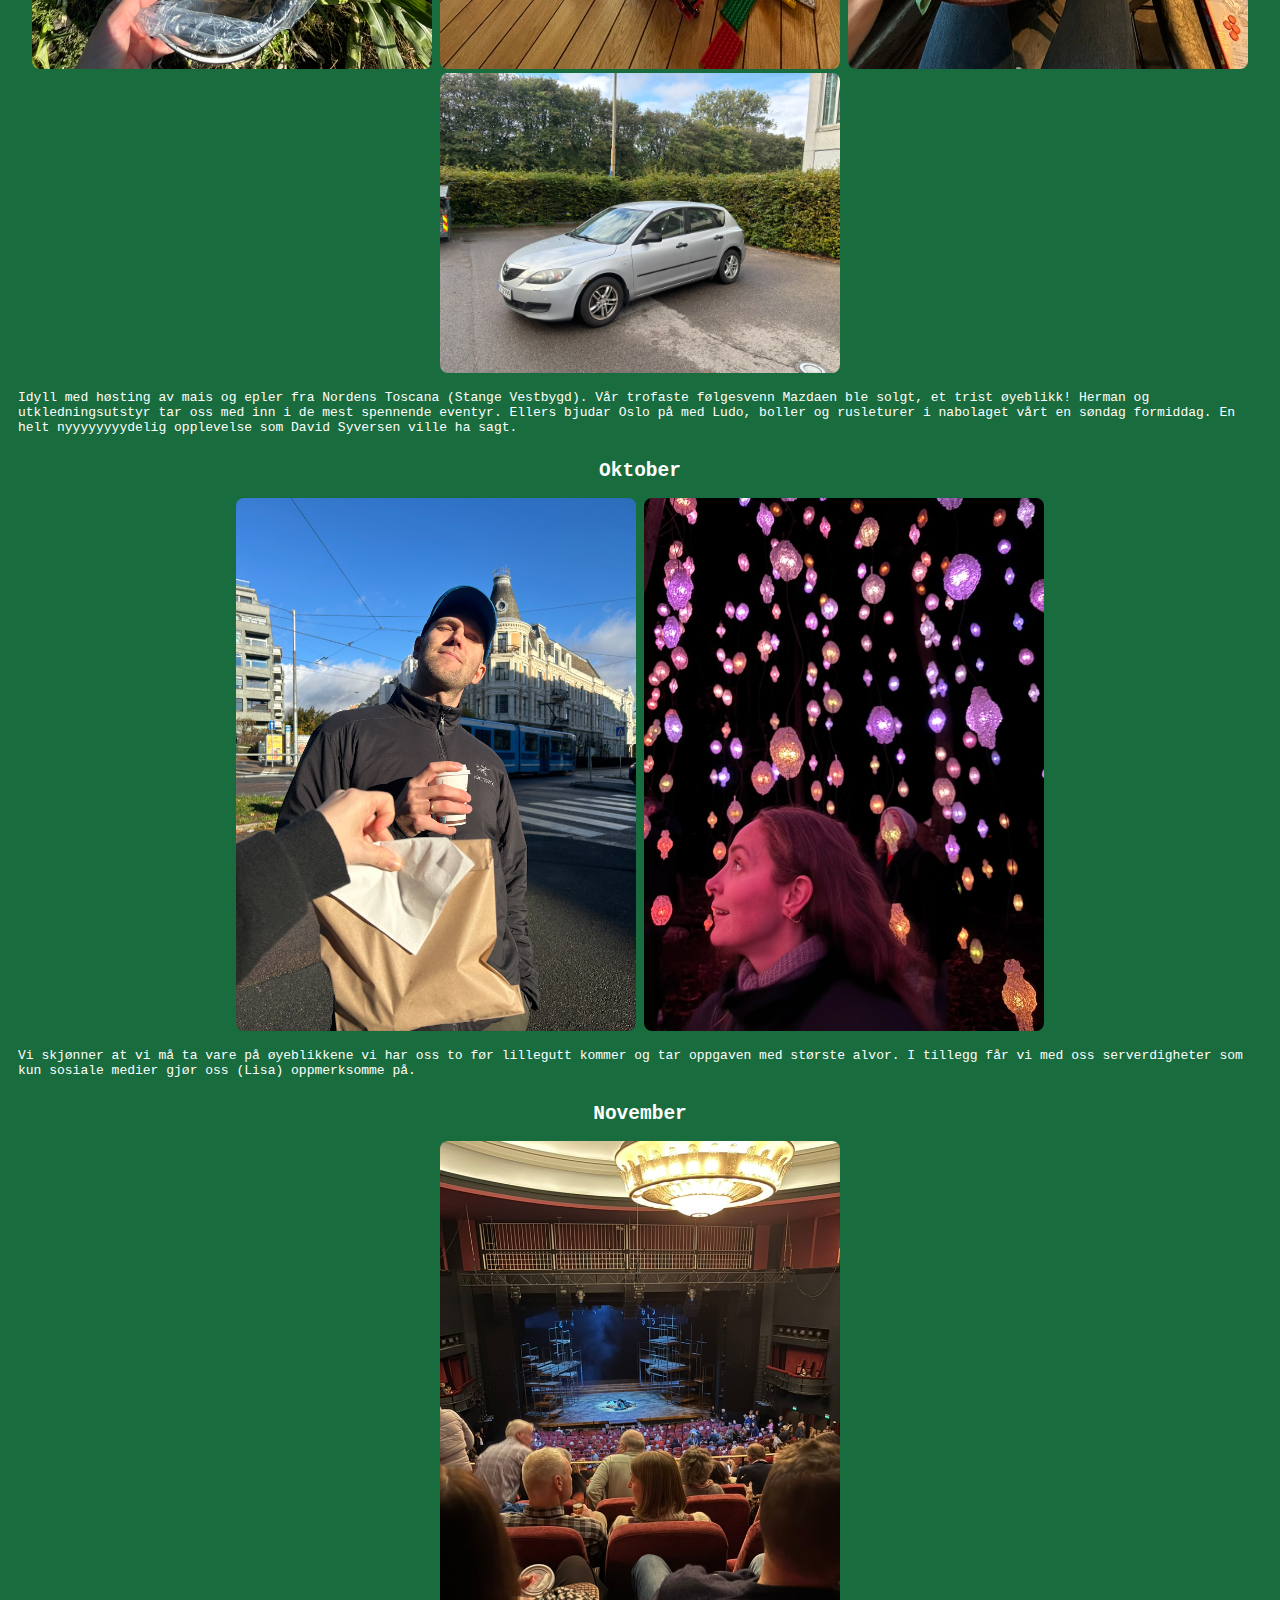
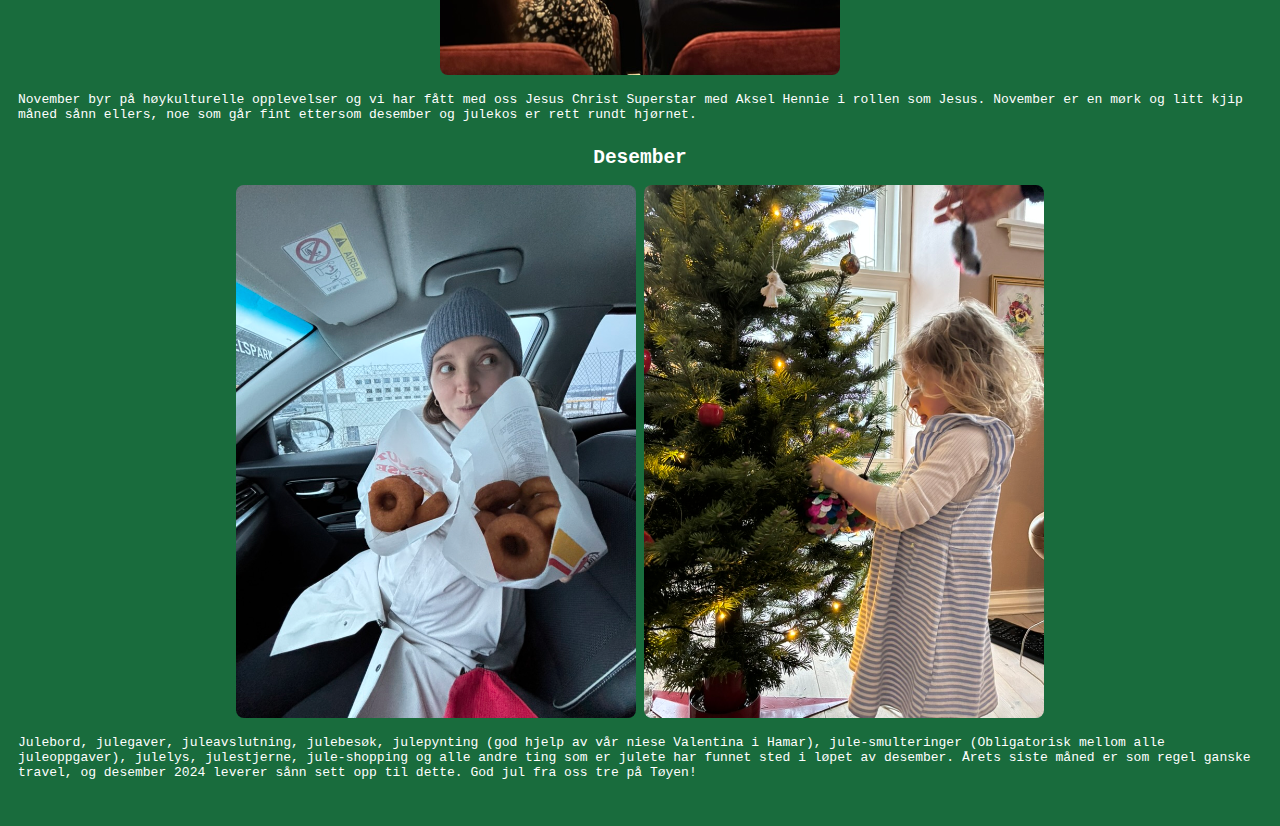
==== commit 0eb4abc1: "." ====
--- a/index.html
+++ b/index.html
@@ -72,8 +72,8 @@
           <img src="Images/Mai4.jpeg" alt="Hightlifts of 2024">
           <p>
             Sudoku i helgeavisen løses i sola under blomstrende magnoliatre. Lisa nyter livet max på venninnetur til Barcelona. 
-            Og 17 mai avsluttes under epletrærne på tøyen. Vi åpner sesongen for mjøsbad på holiday, men «med stormjøsa rett inn» (som er en kjente strofe i Syversenheimen) er tempen fortsatt preget av vinterens snøsmelting. 
-            Vi feirer bryllupsdag en ettermiddag i kajakk på Oslofjorden. Når Sørlandets mest kontroversielle bygg åpnet i mai, måtte vi selvfølgelig få med oss Kunstsilo. 
+            Og 17 mai avsluttes under epletrærne på Tøyen. Vi åpner sesongen for mjøsbad på holiday, men «med stormjøsa rett inn» (som er en kjente strofe hos Syversen) er tempen fortsatt preget av vinterens snøsmelting. 
+            Vi feirer bryllupsdag en ettermiddag i kajakk på Oslofjorden. Når sørlandets mest kontroversielle bygg åpnet i mai, måtte vi selvfølgelig få med oss Kunstsilo. 
           </p>
         </div>
         <!--June-->
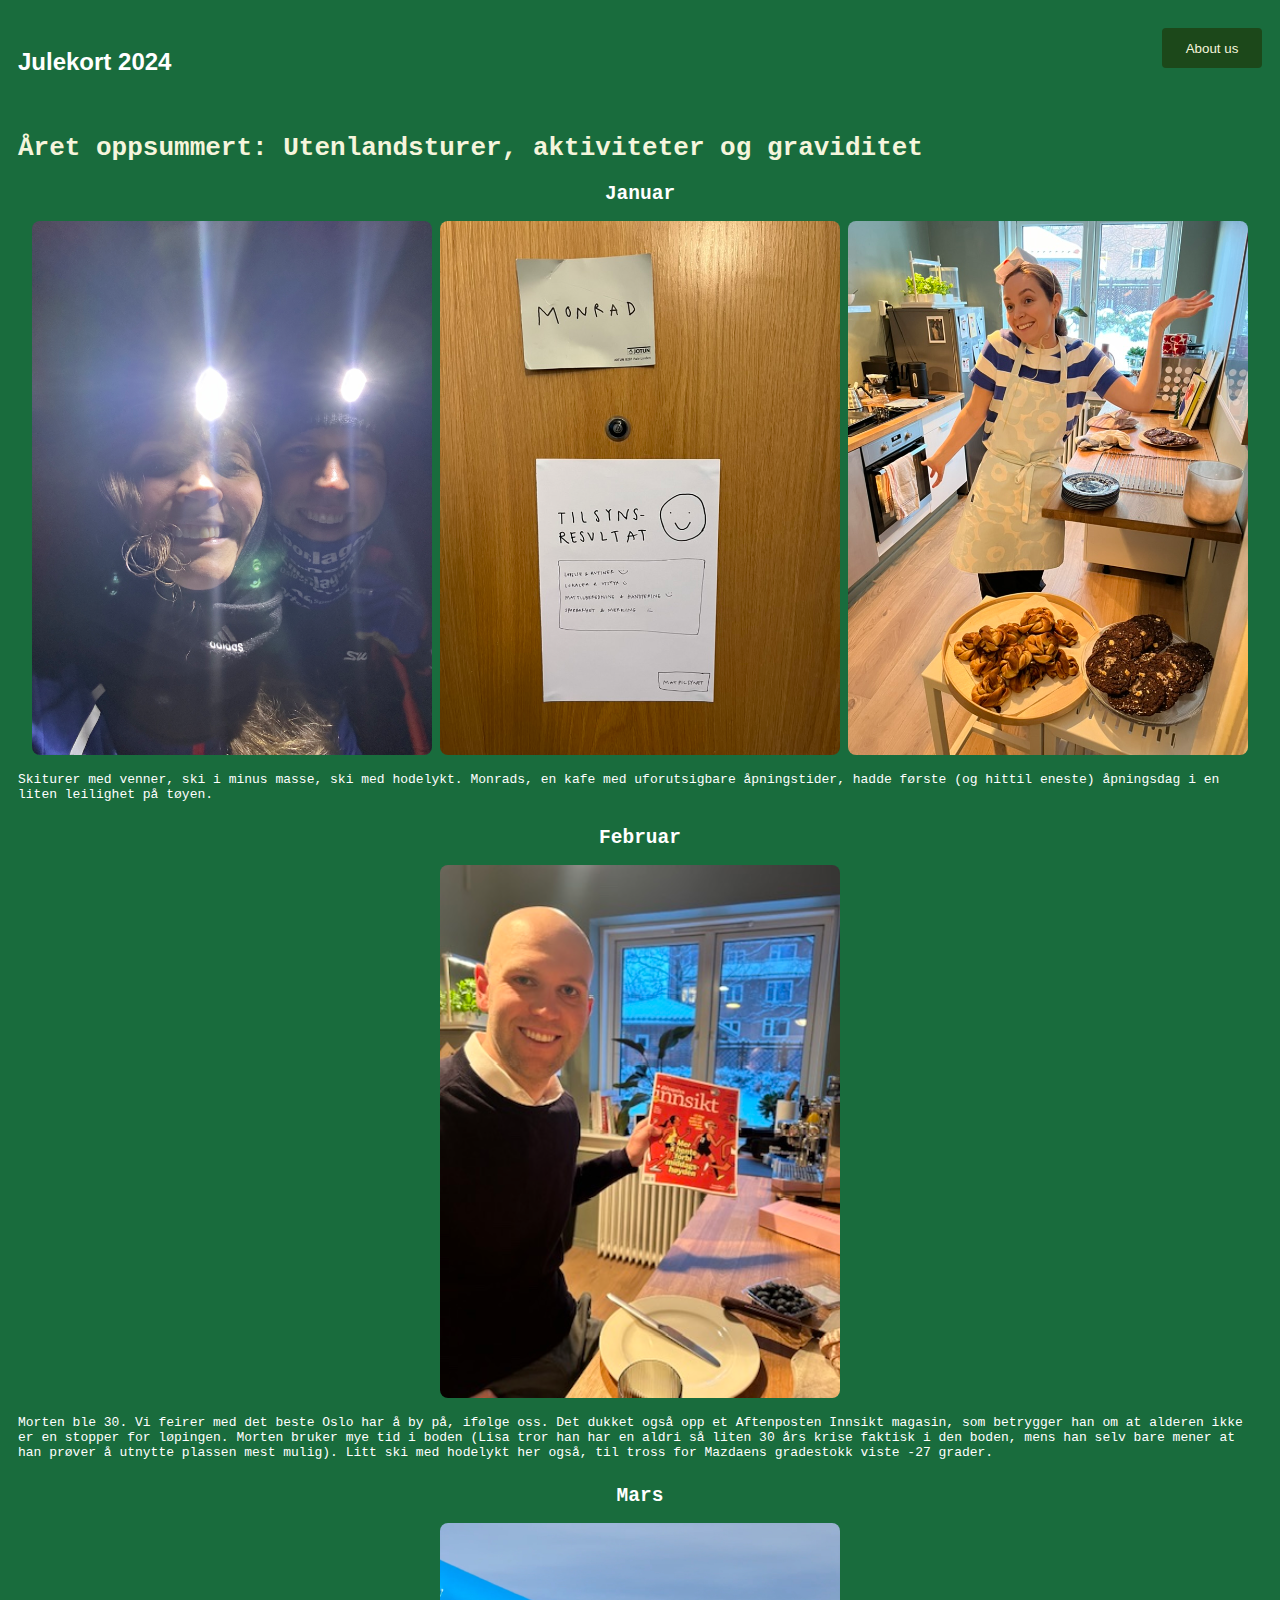
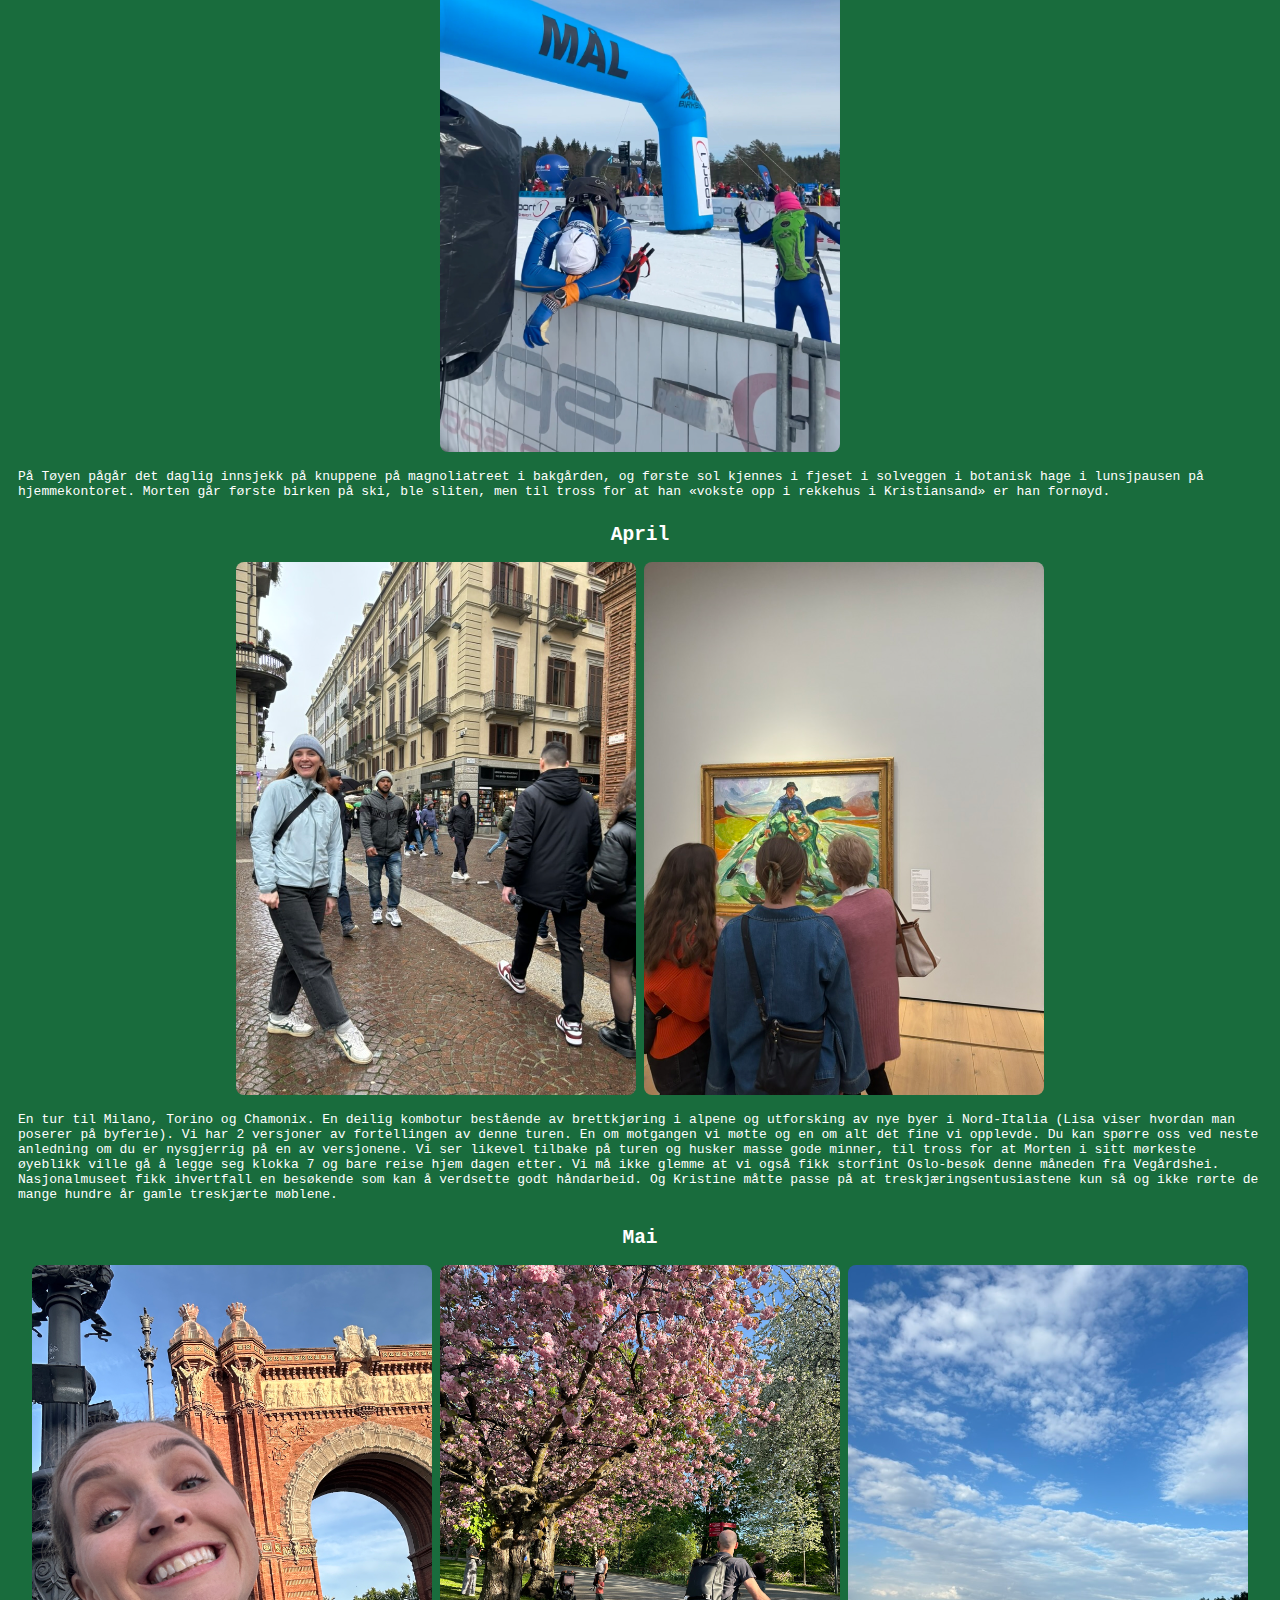
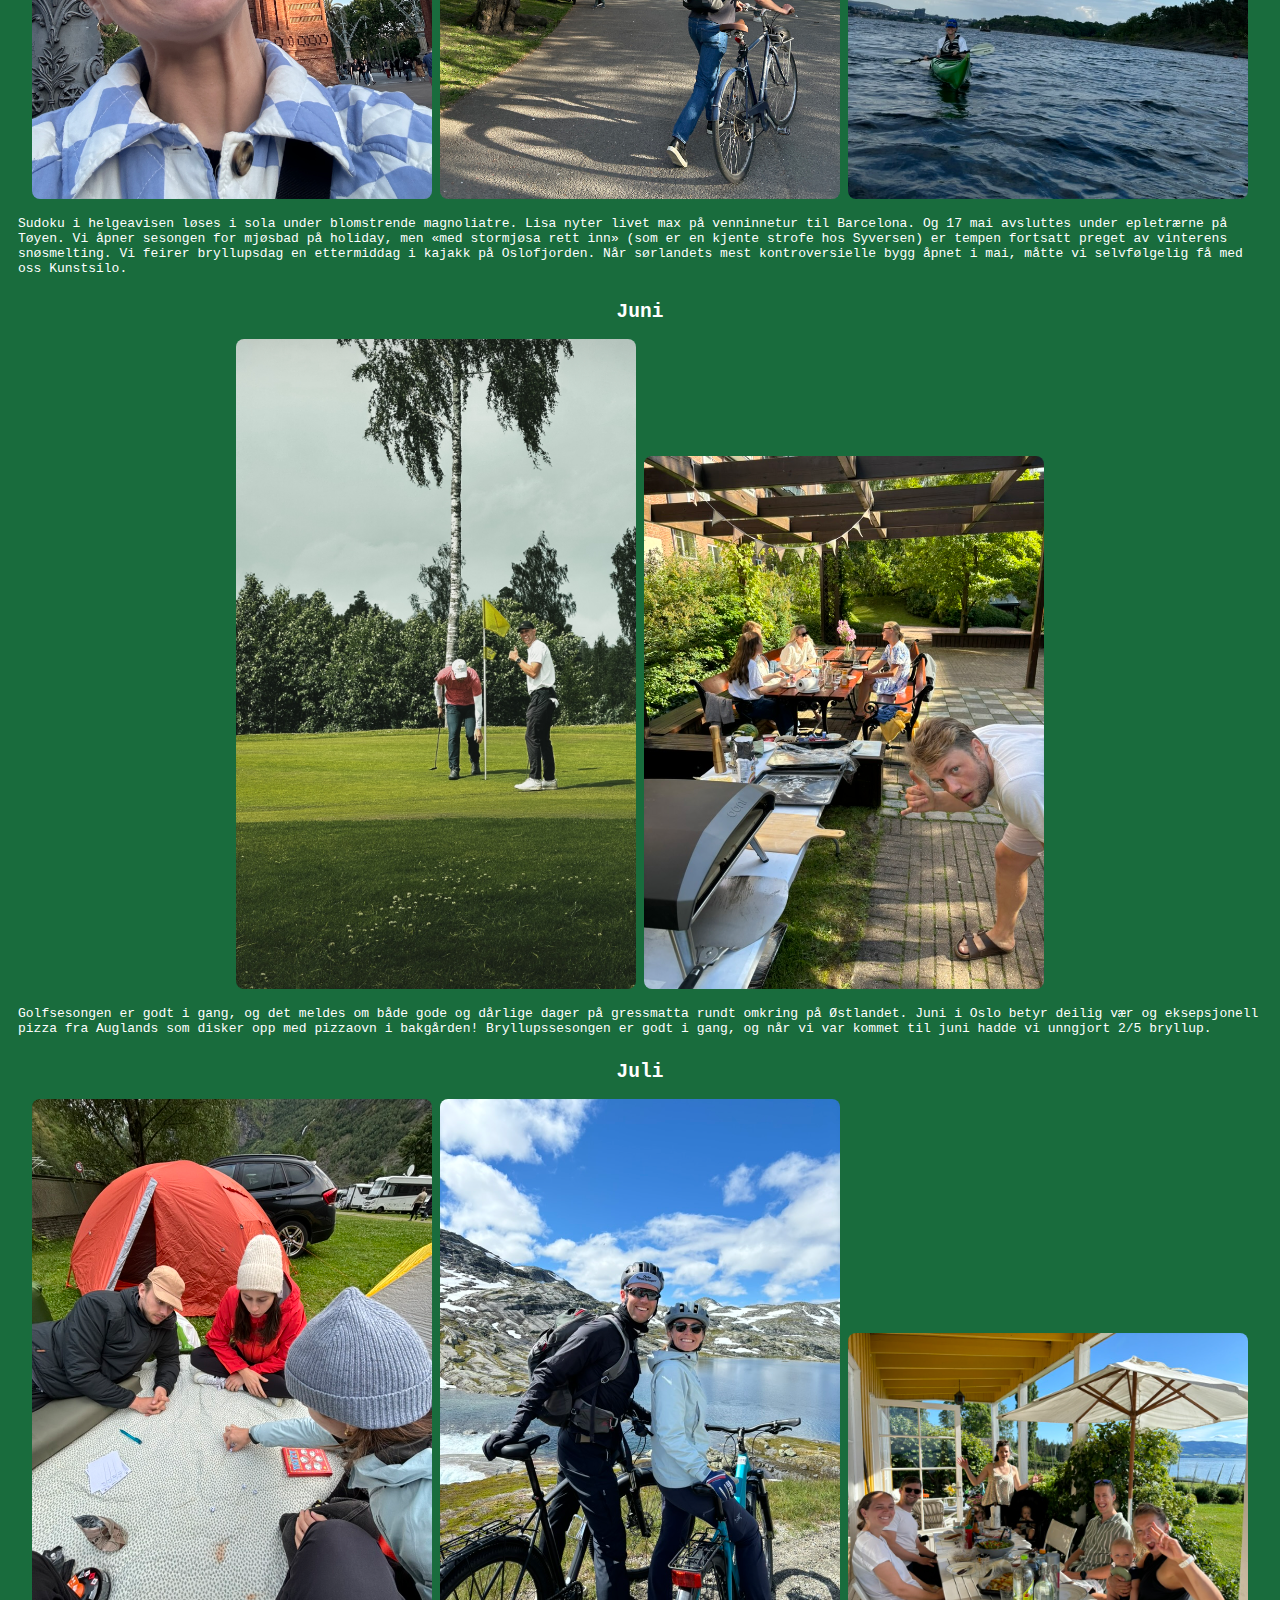
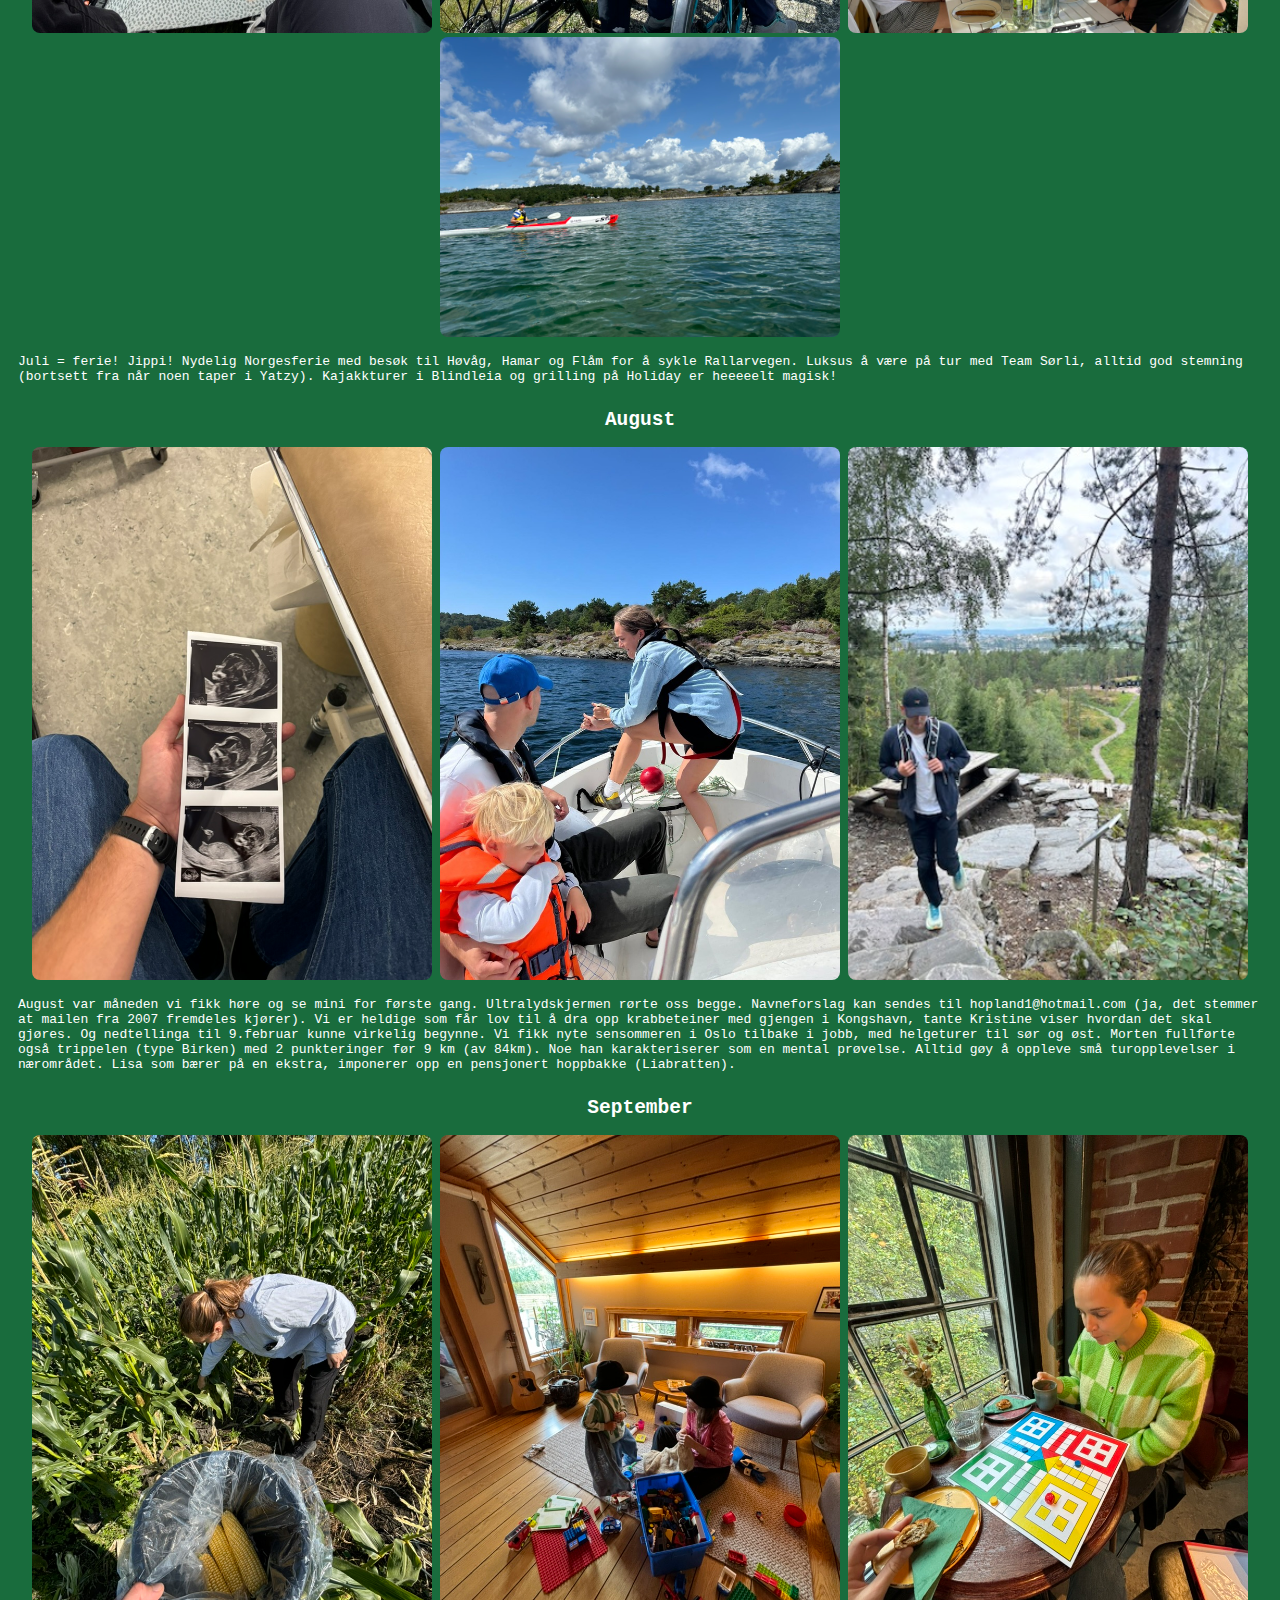
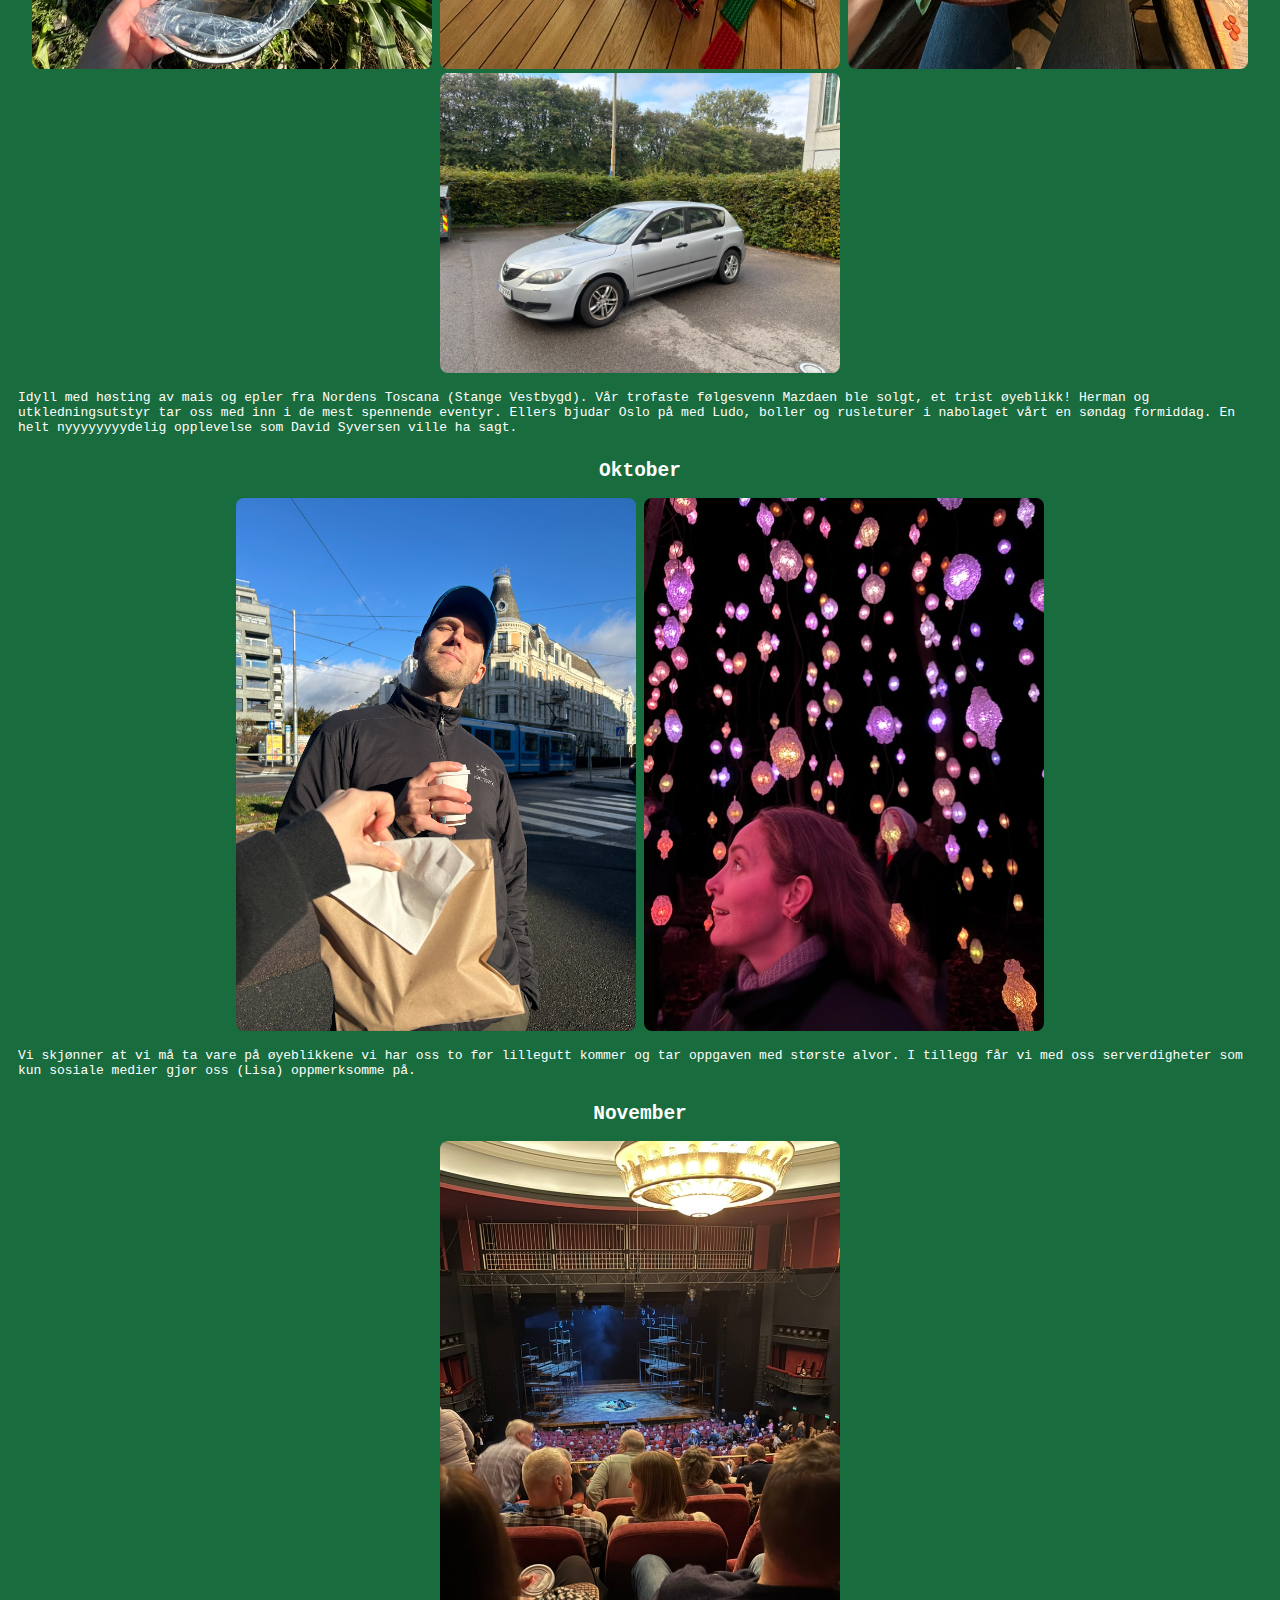
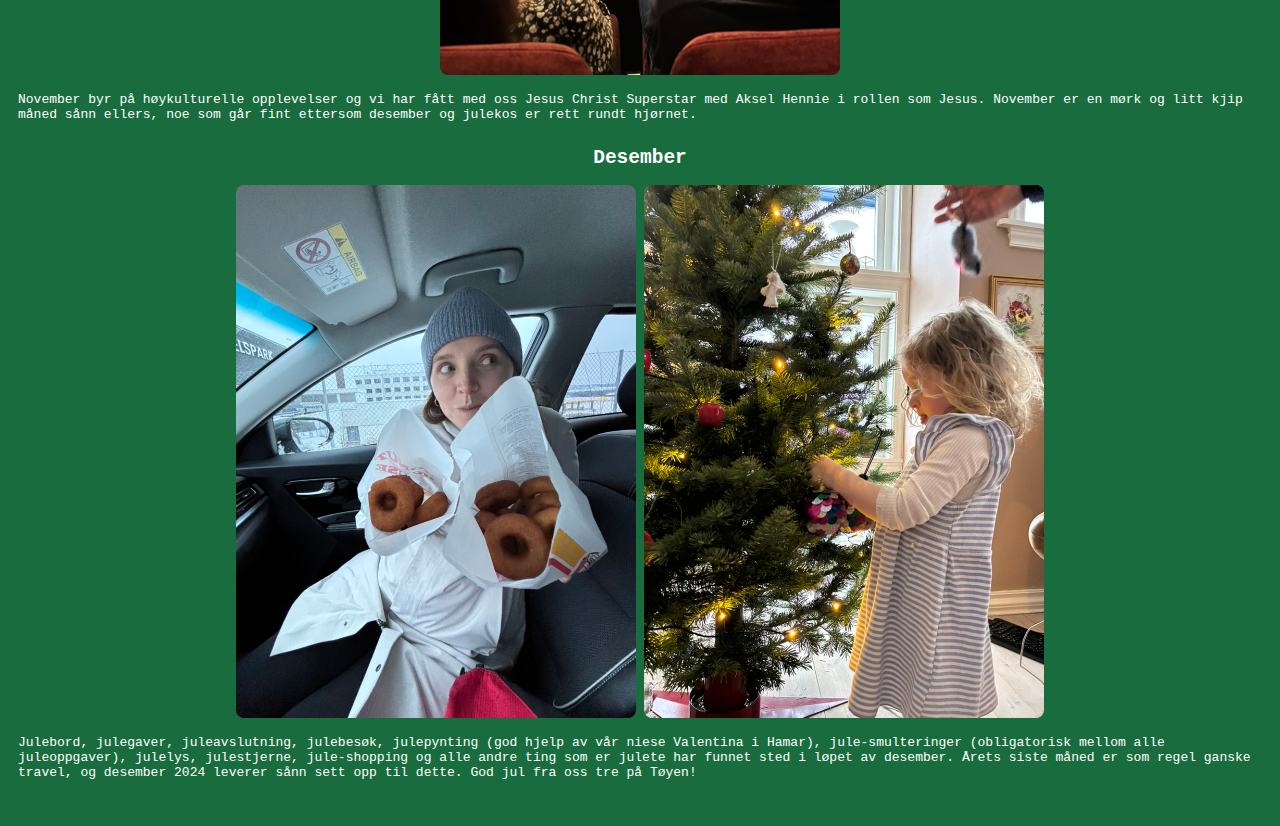
==== commit fb1dcd1e: "." ====
--- a/index.html
+++ b/index.html
@@ -152,7 +152,7 @@
           <img src="Images/Desember.jpeg" alt="Highlights of December" />
           <img src="Images/Desember2.jpeg" alt="Highlights of December" />
           <p>
-            Julebord, julegaver, juleavslutning, julebesøk, julepynting (god hjelp av vår niese Valentina i Hamar), jule-smulteringer (Obligatorisk mellom alle juleoppgaver), julelys, julestjerne, jule-shopping og alle andre ting som er julete har funnet sted i løpet av desember.
+            Julebord, julegaver, juleavslutning, julebesøk, julepynting (god hjelp av vår niese Valentina i Hamar), jule-smulteringer (obligatorisk mellom alle juleoppgaver), julelys, julestjerne, jule-shopping og alle andre ting som er julete har funnet sted i løpet av desember.
             Årets siste måned er som regel ganske travel, og desember 2024 leverer sånn sett opp til dette. God jul fra oss tre på Tøyen!
           </p>
         </div> 
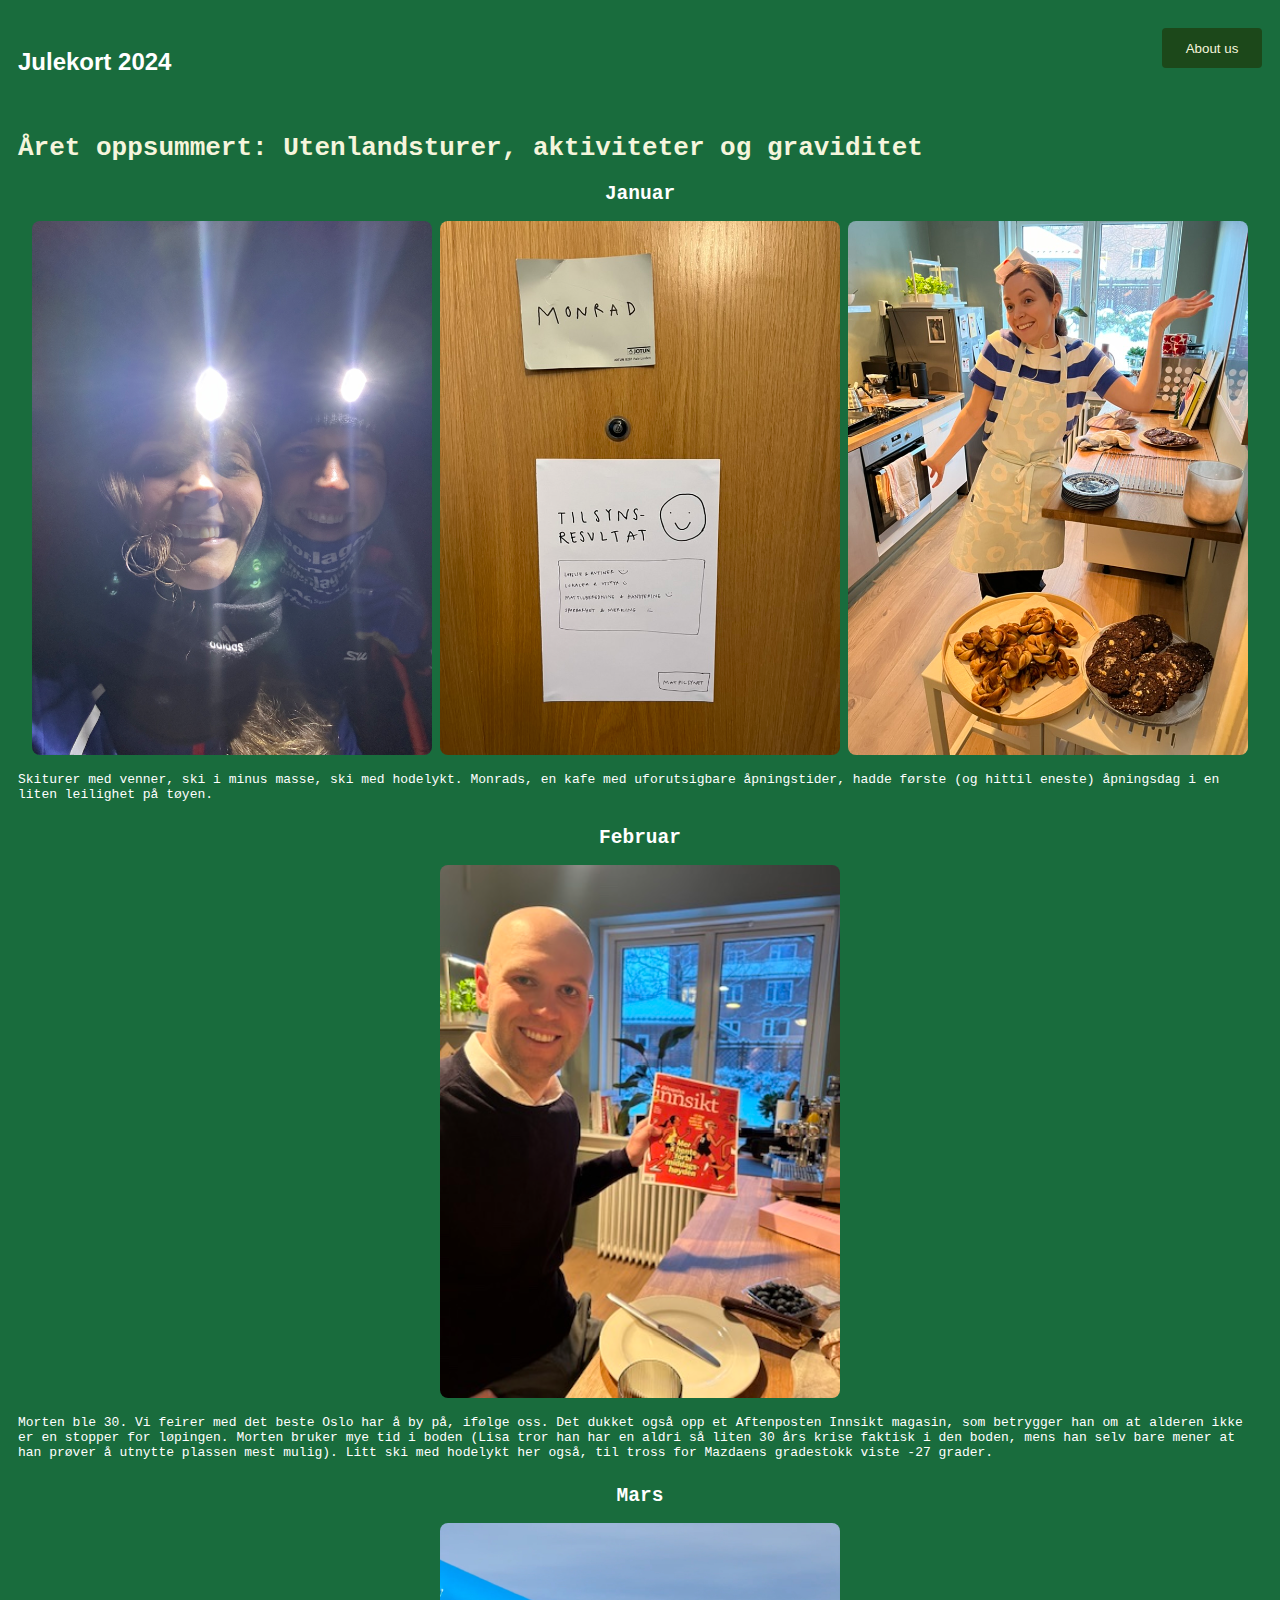
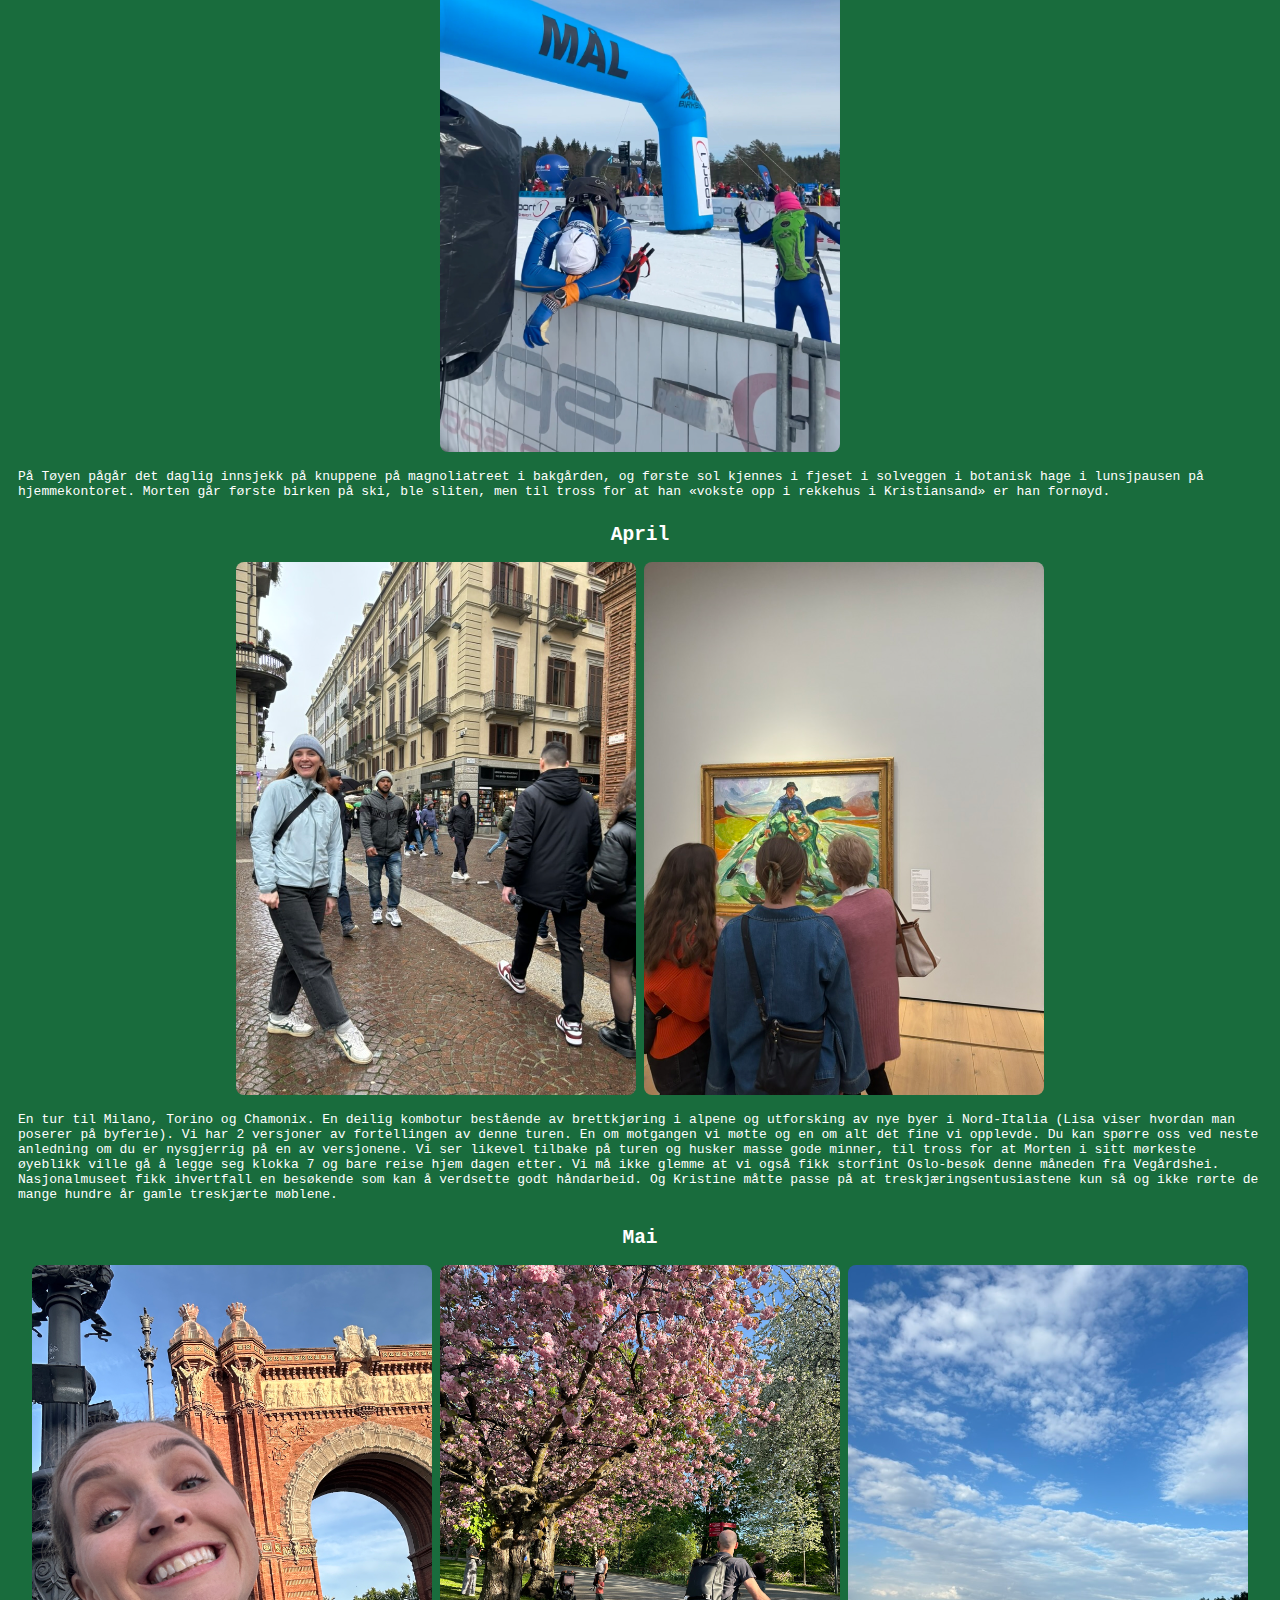
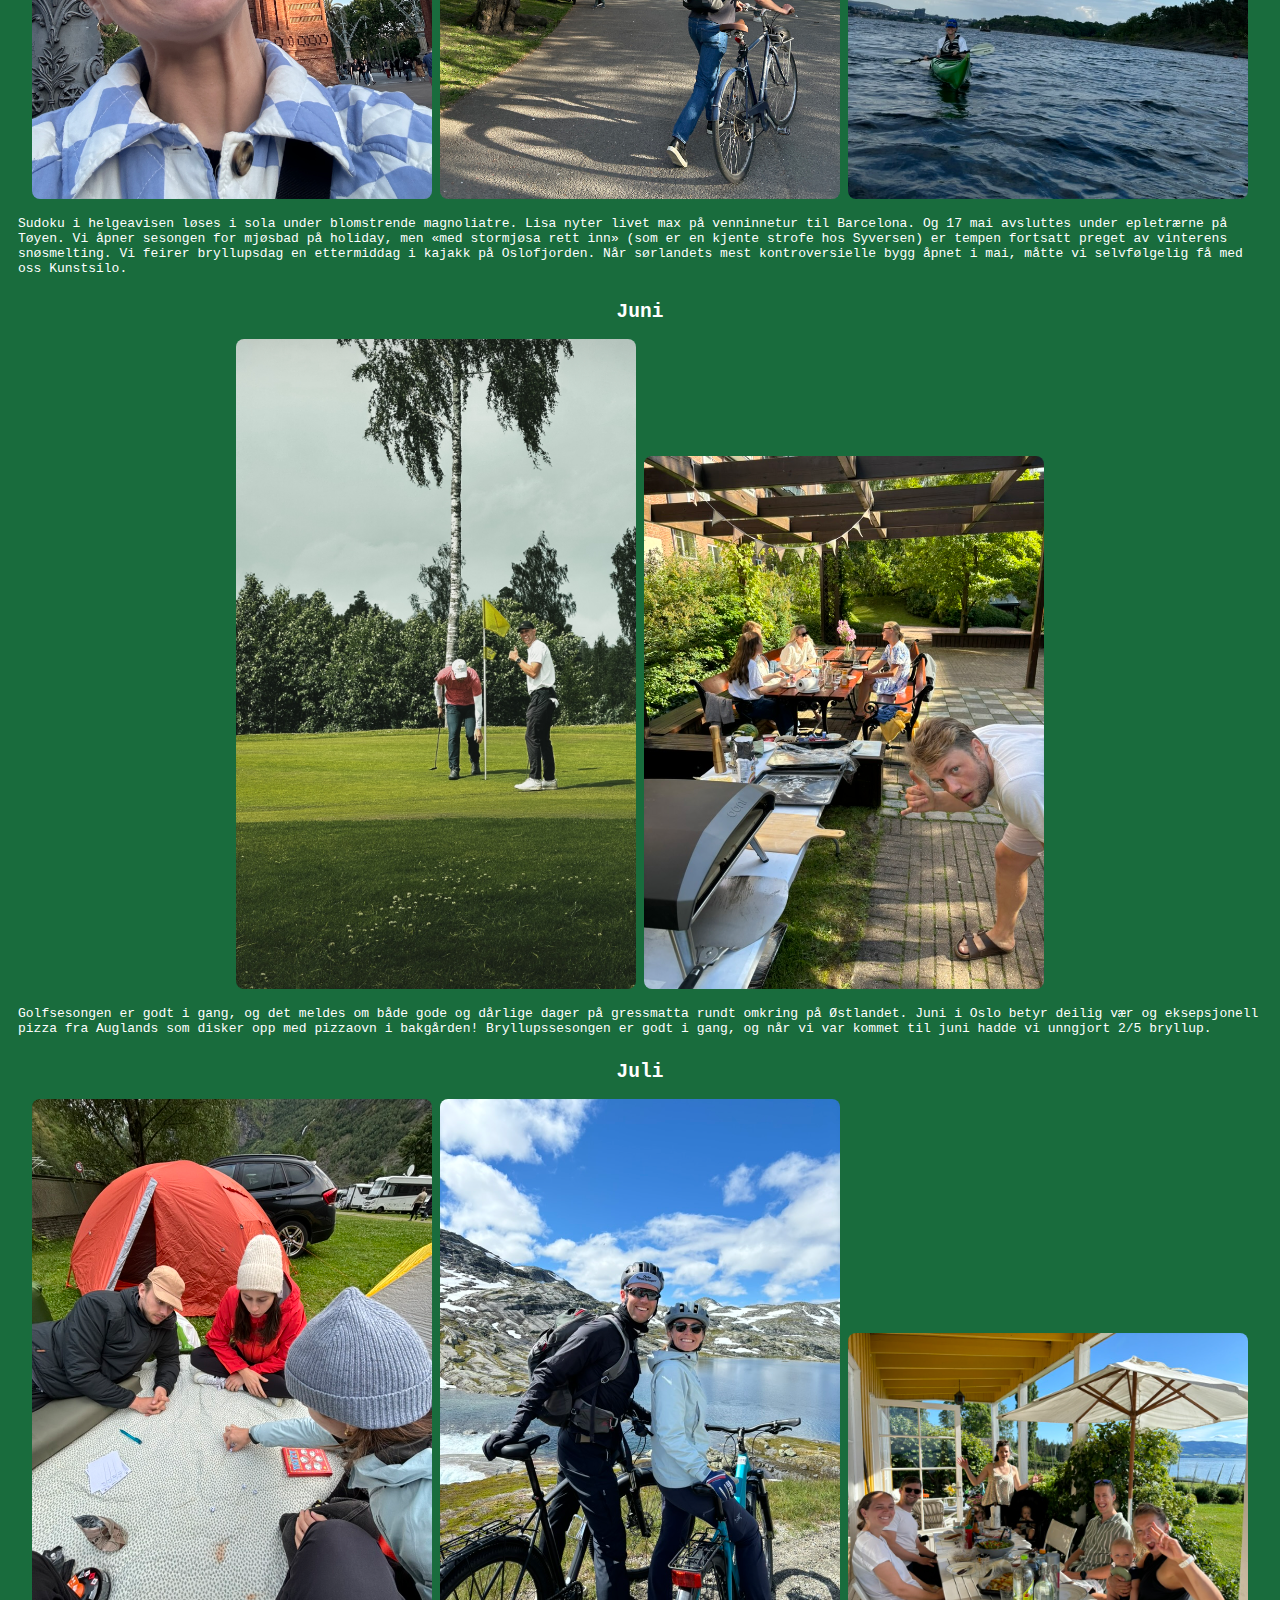
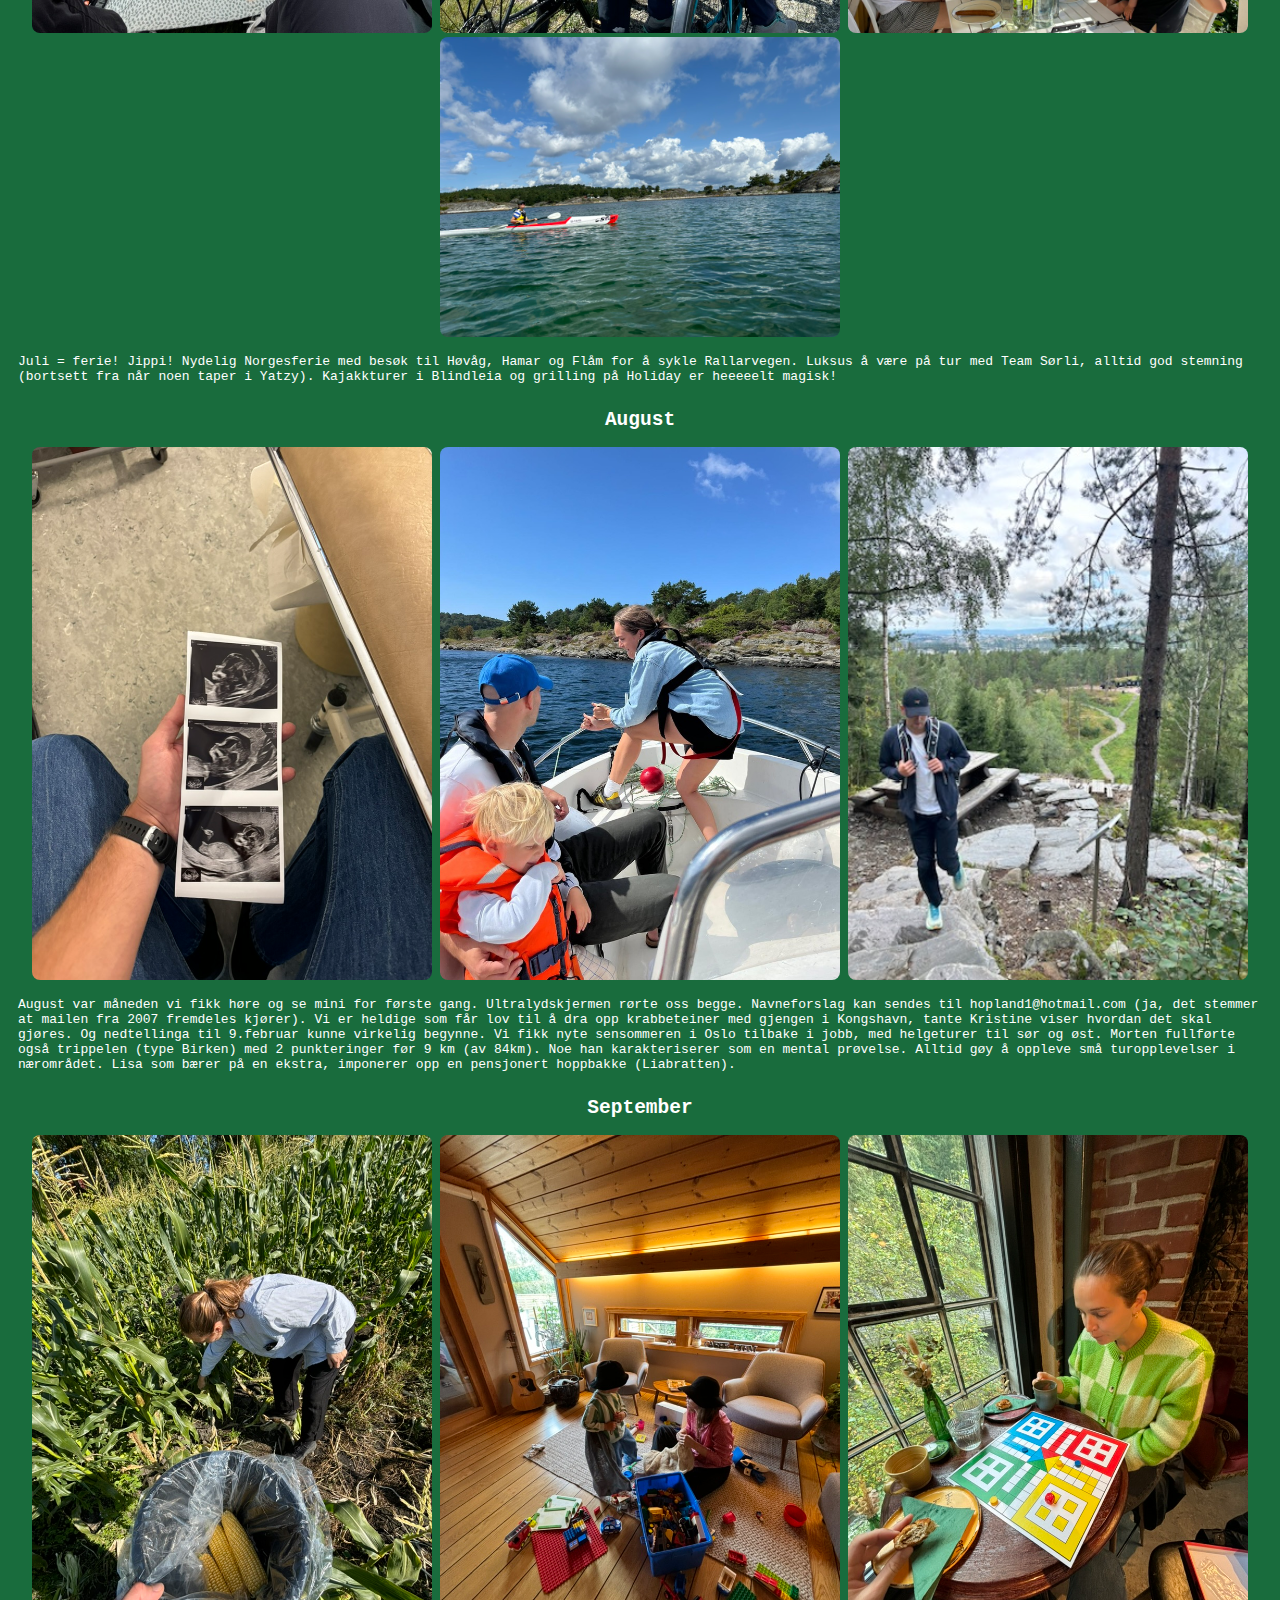
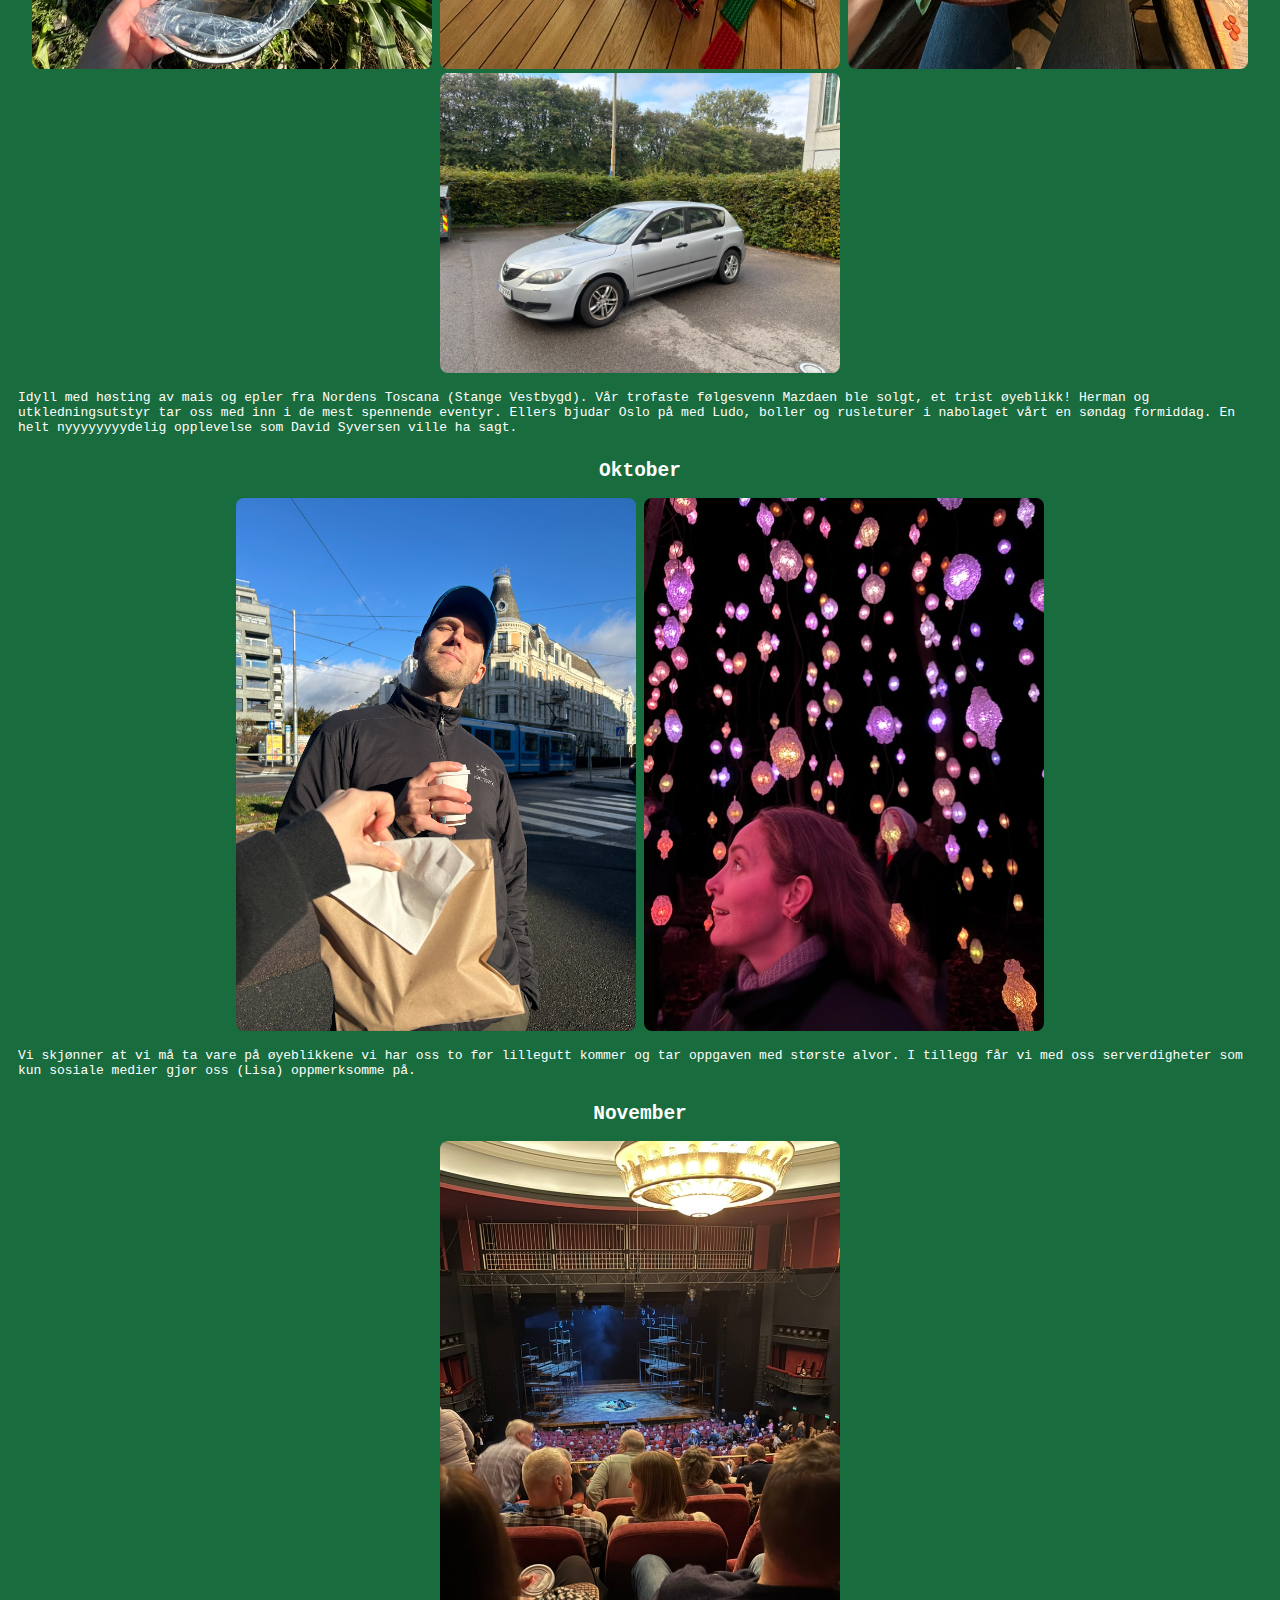
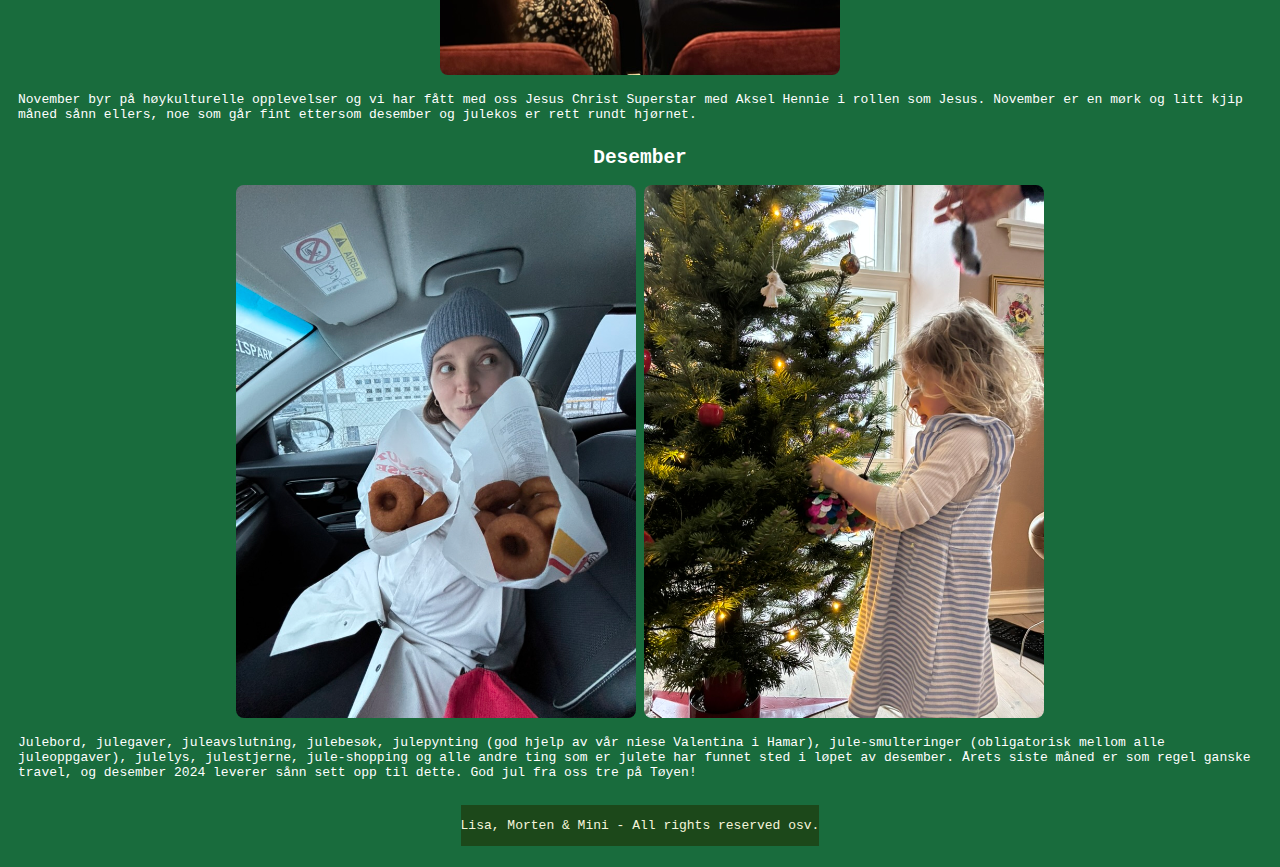
==== commit 27095a7e: "footer" ====
--- a/index.html
+++ b/index.html
@@ -158,5 +158,10 @@
         </div> 
       </section>
     </main>
+    <footer class="footer">
+      <p>
+        Lisa, Morten & Mini - All rights reserved osv.
+      </p>
+    </footer>
   </body>
 </html>
--- a/styles.css
+++ b/styles.css
@@ -86,4 +86,9 @@
         border-radius: 8px;
       }
 
+      .footer{
+        background-color: #1C481A;
+        color: beige;
+      }
+
       